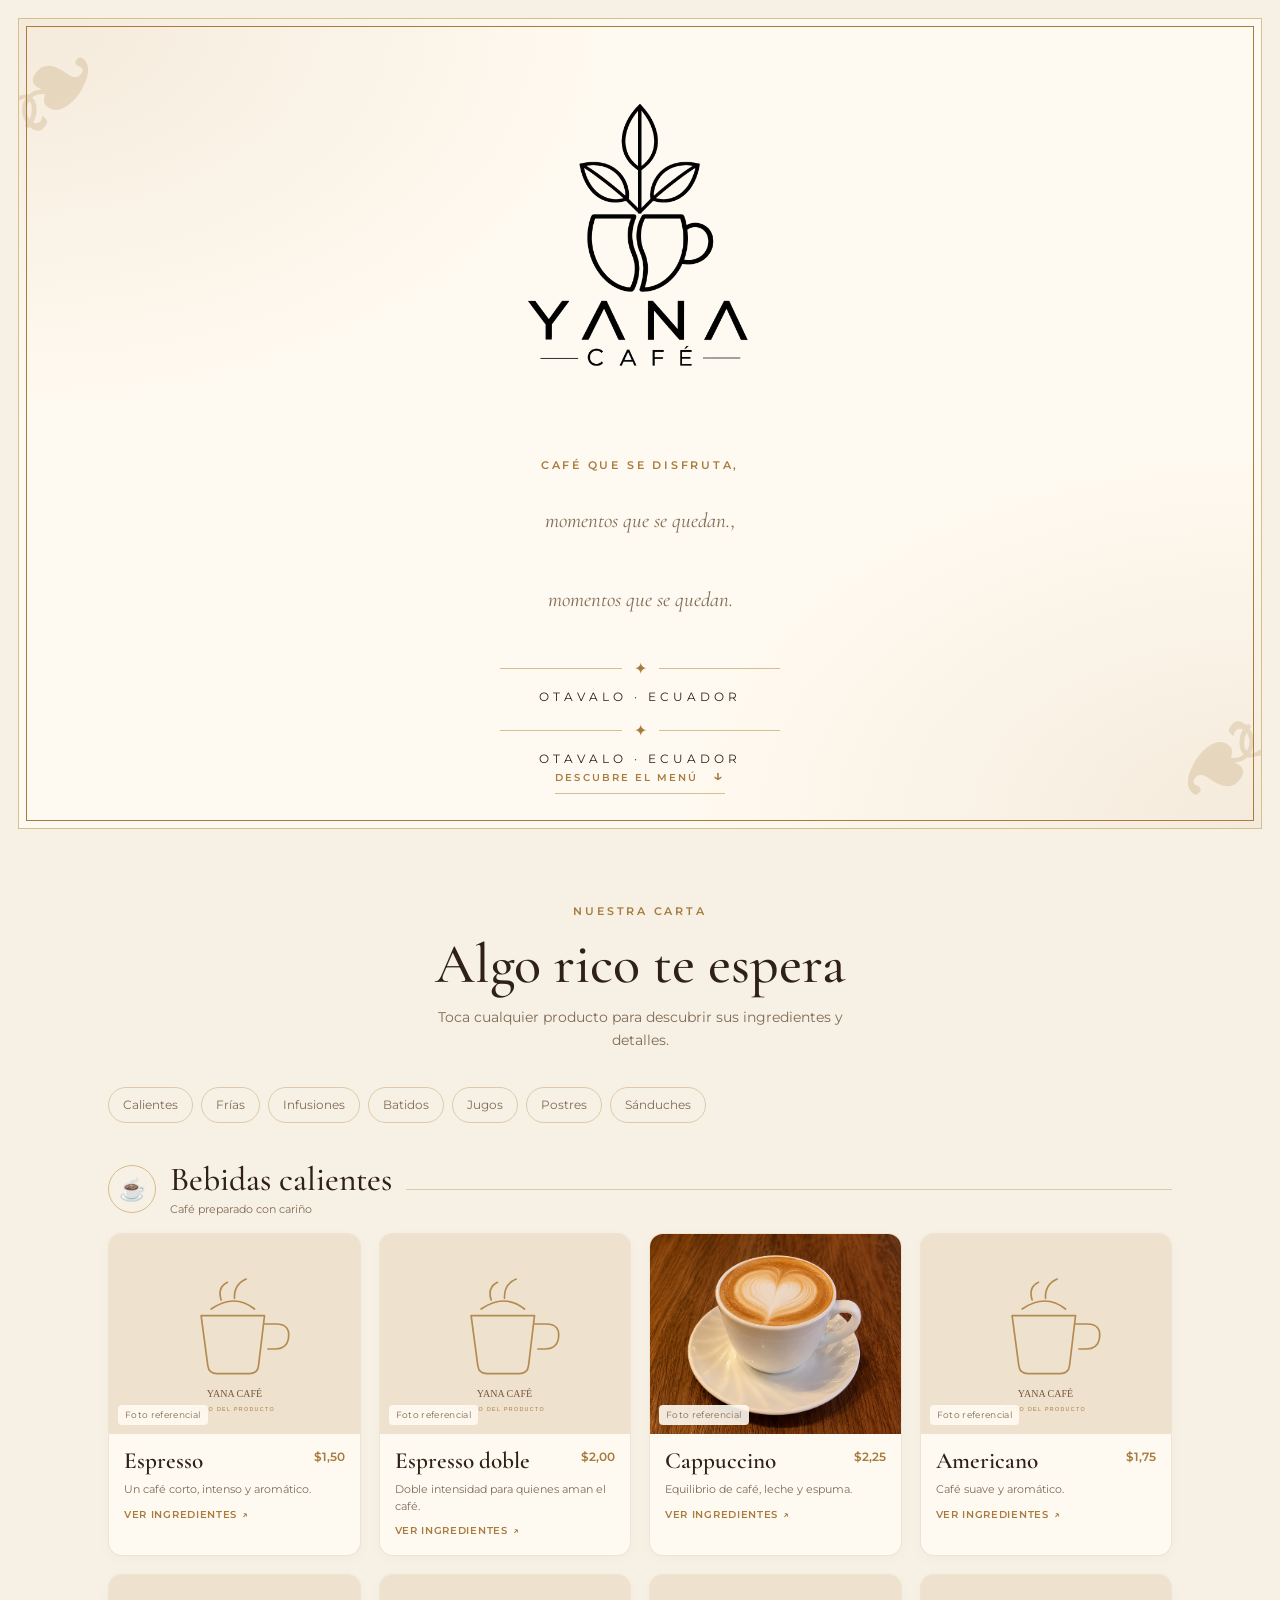
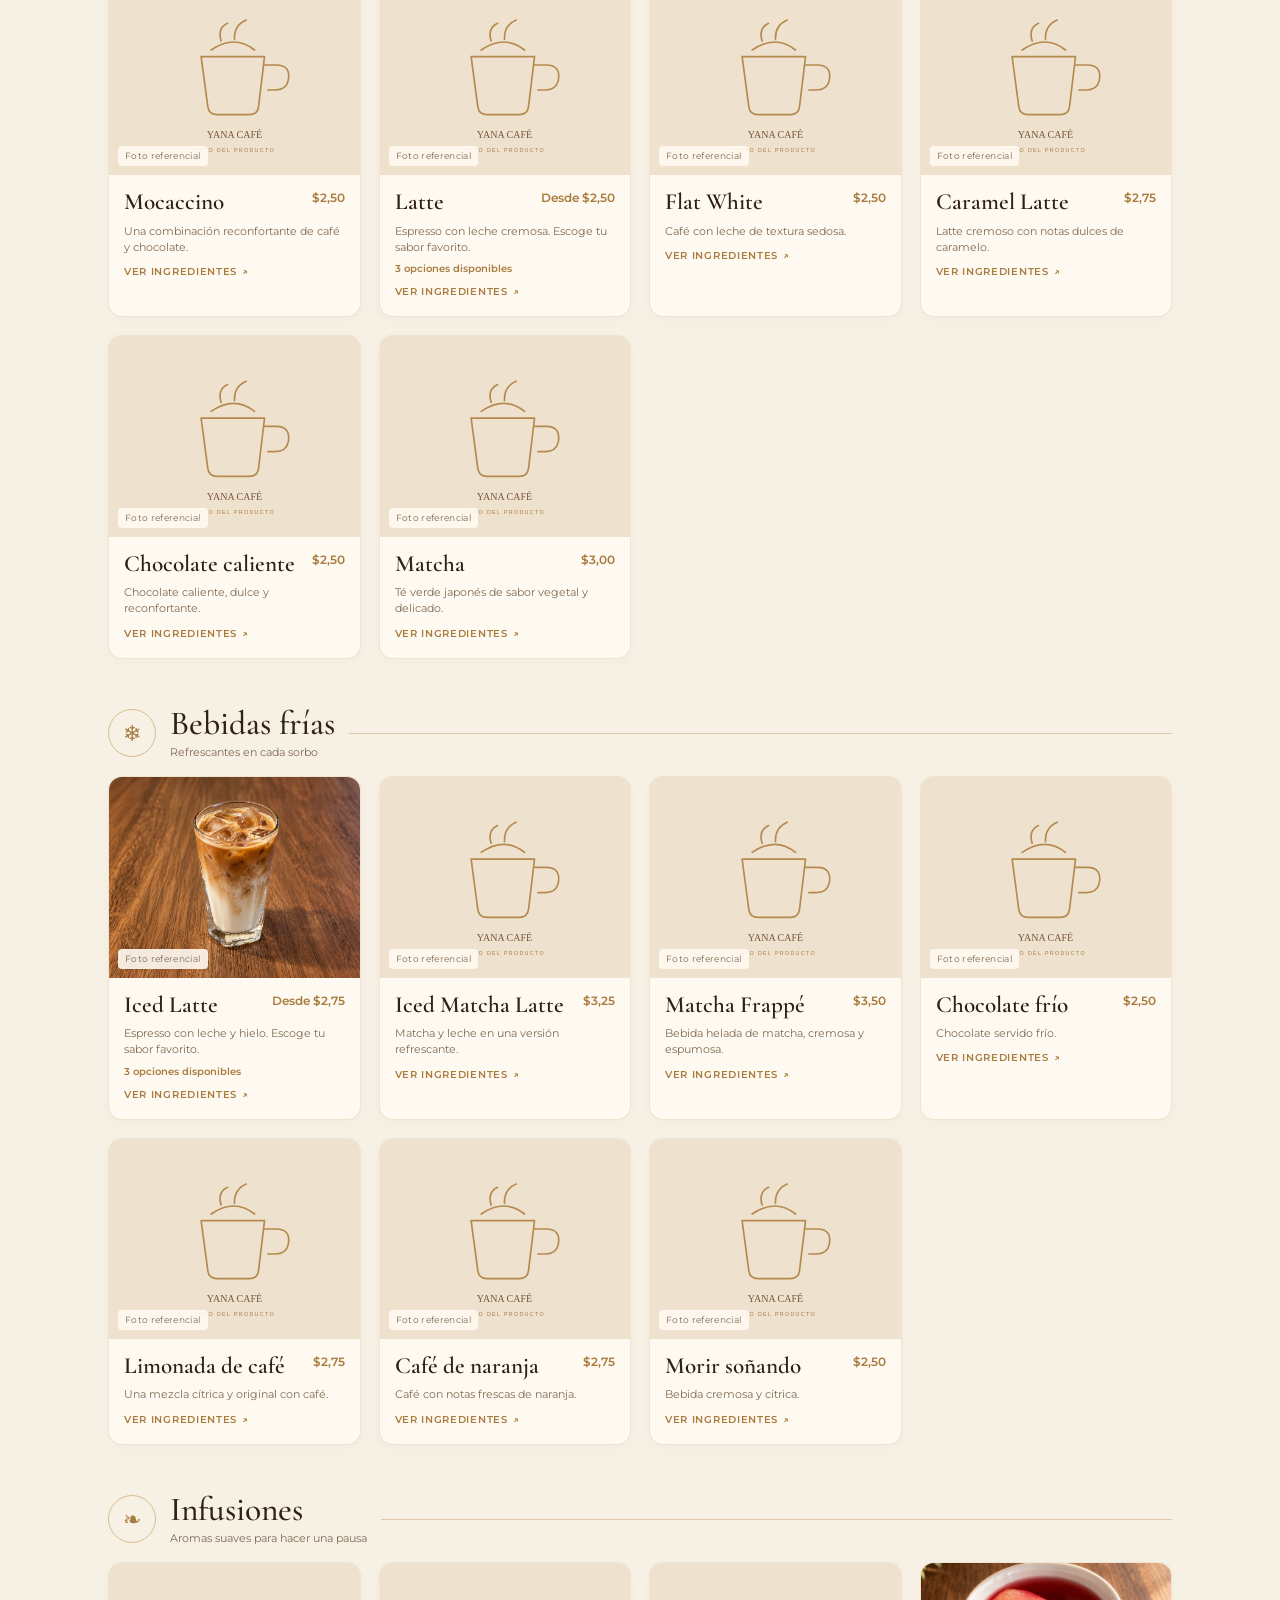
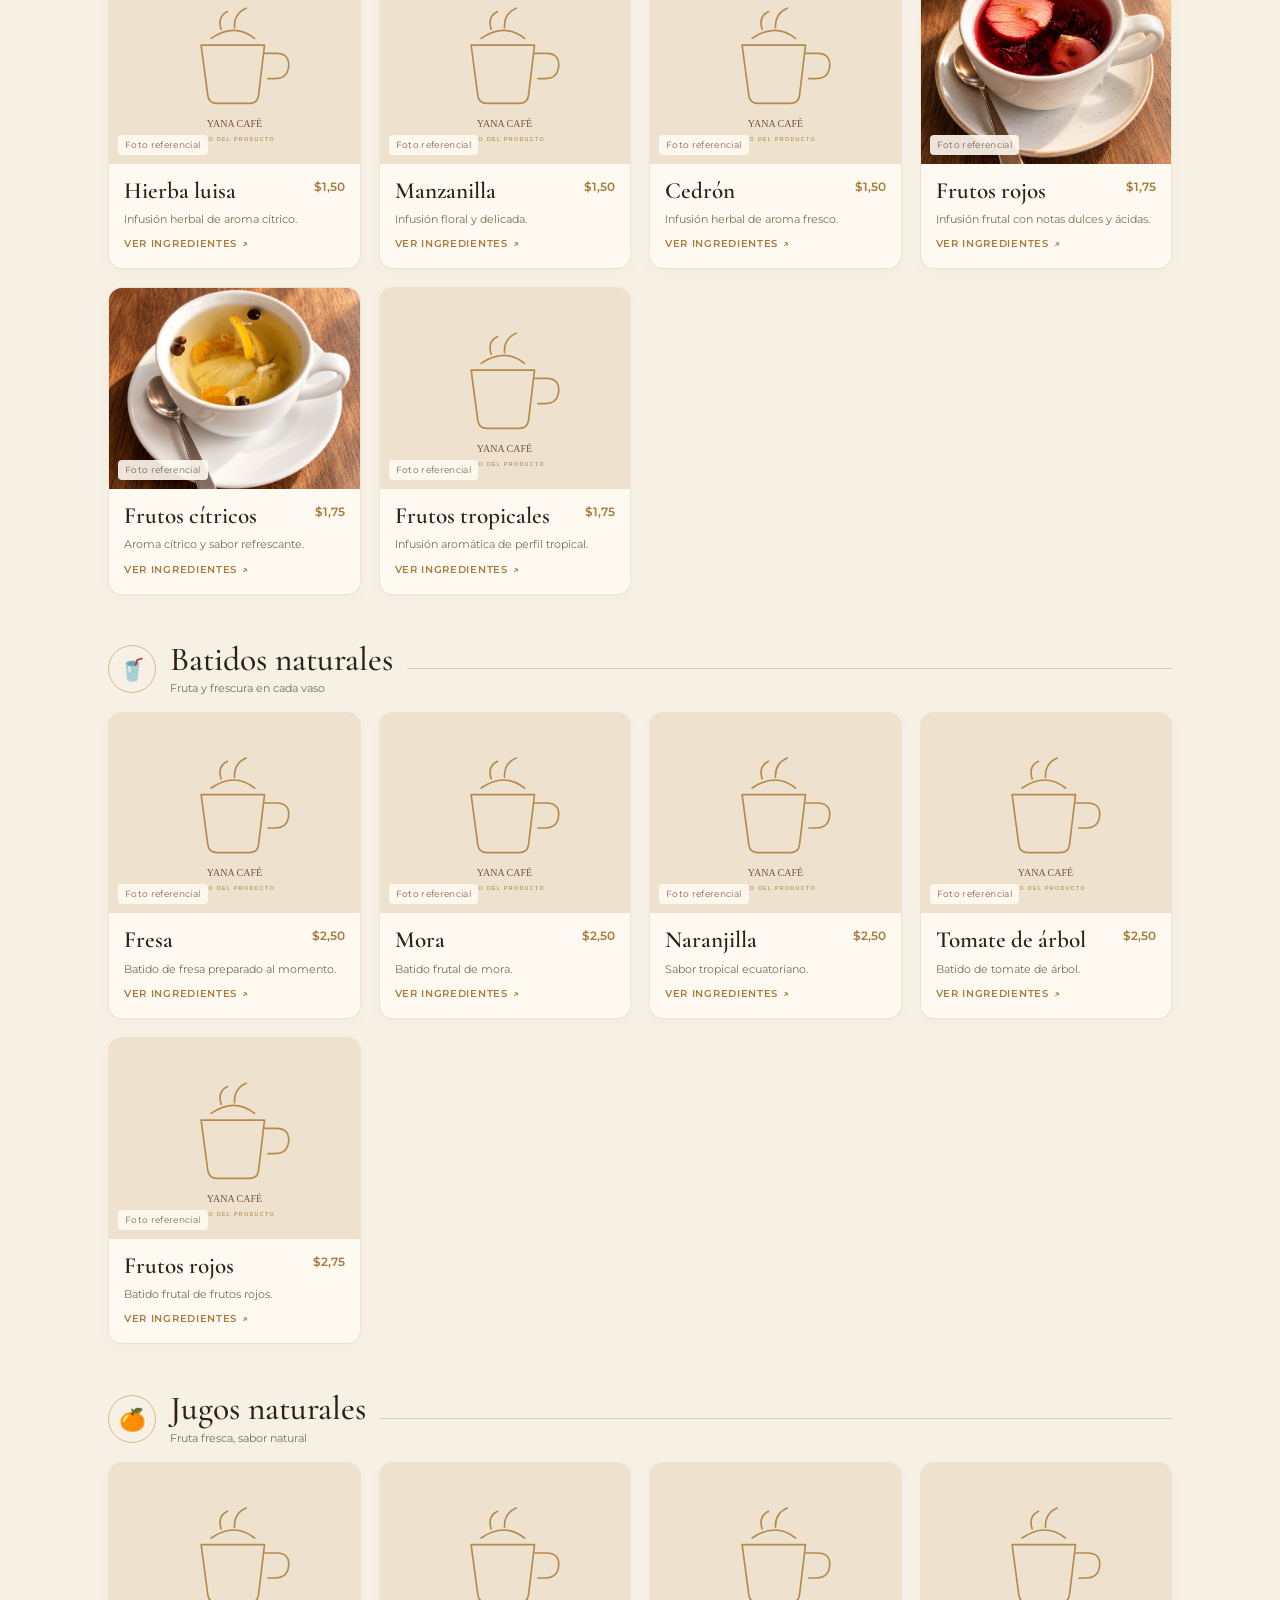
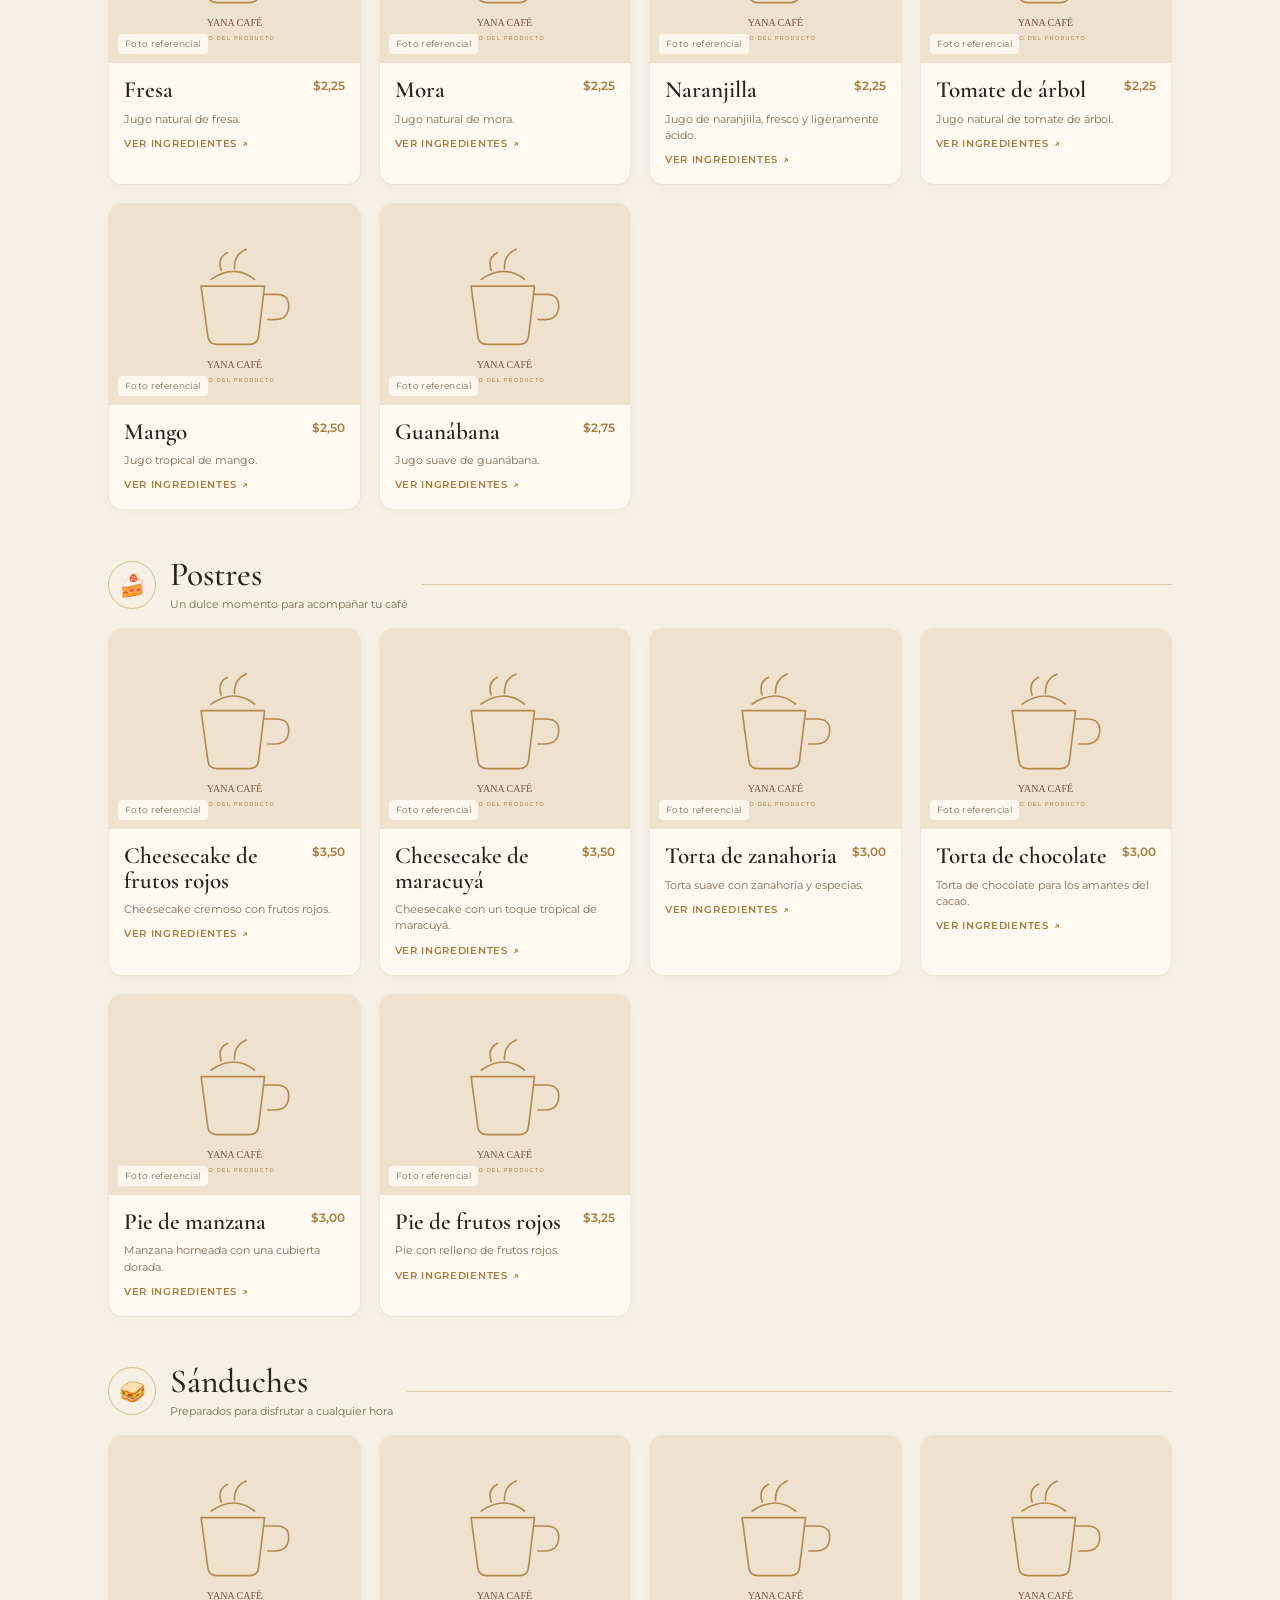
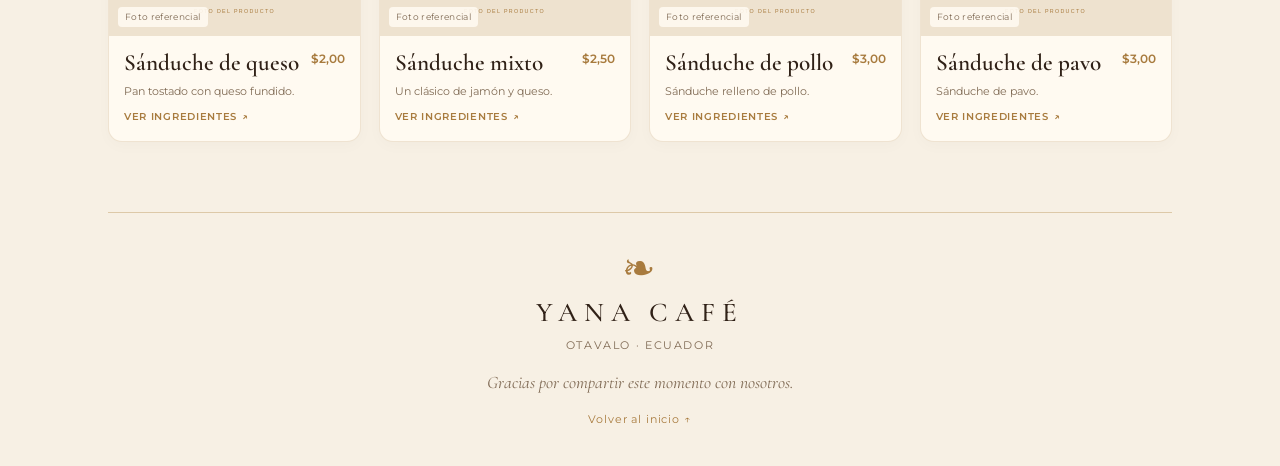
==== index.html @ 22c29bcc "Update index.html" ====
<!doctype html>
<html lang="es">
<head>
  <meta charset="utf-8">
  <meta name="viewport" content="width=device-width, initial-scale=1">
  <meta name="theme-color" content="#f7f0e4">
  <meta name="description" content="Menú de Yana Café en Otavalo, Ecuador.">
  <title>Menú | Yana Café — Otavalo, Ecuador</title>
  <link rel="preconnect" href="https://images.unsplash.com">
  <link rel="stylesheet" href="styles.css">
</head>
<body id="top">
  <header class="hero">
    <div class="brand-logo">
      <img src="assets/logo1.png" alt="Logo de Yana Café, Otavalo, Ecuador">
    </div>
<p class="eyebrow">Café que se disfruta,</p>
      <p class="hero-copy">momentos que se quedan.,</p>
      <p class="hero-copy">momentos que se quedan.</p>
    <div class="gold-rule"><span>✦</span></div>
    <p class="location">OTAVALO · ECUADOR</p>
    <div class="gold-rule"><span>✦</span></div>
    <p class="location">OTAVALO · ECUADOR</p>
    <a class="scroll-cue" href="#menu">DESCUBRE EL MENÚ <span aria-hidden="true">↓</span></a>
  </header>
  <main id="menu" class="page-shell">
    <section class="intro">
      <p class="eyebrow">NUESTRA CARTA</p>
      <h2>Algo rico te espera</h2>
      <p>Toca cualquier producto para descubrir sus ingredientes y detalles.</p>
    </section>
    <nav class="category-nav" aria-label="Categorías del menú" id="categoryNav">
      <a href="#calientes">Calientes</a><a href="#frias">Frías</a>
      <a href="#infusiones">Infusiones</a><a href="#batidos">Batidos</a>
      <a href="#jugos">Jugos</a><a href="#postres">Postres</a><a href="#sanduches">Sánduches</a>
    </nav>
    <div id="menuSections" class="menu-sections"></div>
    <footer class="footer">
      <div class="footer-flourish" aria-hidden="true">❧</div>
      <p class="footer-brand">YANA CAFÉ</p><p>OTAVALO · ECUADOR</p>
      <p class="footer-note">Gracias por compartir este momento con nosotros.</p>
      <a class="back-top" href="#top">Volver al inicio ↑</a>
    </footer>
  </main>
  <dialog id="productDialog" class="product-dialog" aria-labelledby="dialogName">
    <button class="dialog-close" id="dialogClose" aria-label="Cerrar detalles">×</button>
    <img id="dialogImage" class="dialog-image" src="" alt="">
    <div class="dialog-content">
      <p id="dialogCategory" class="eyebrow"></p><h2 id="dialogName"></h2>
      <p id="dialogDescription" class="dialog-description"></p>
      <div id="variantBlock" class="variant-block" hidden>
        <h3>Elige tu opción</h3><div id="variantOptions" class="variant-options"></div>
      </div>
      <div class="ingredient-block"><h3>Ingredientes</h3><p id="dialogIngredients"></p></div>
      <p id="dialogPrice" class="dialog-price"></p>
      <p class="allergen-note">Consulta con nuestro equipo si necesitas información sobre alérgenos.</p>
    </div>
  </dialog>
  <script src="script.js"></script>
</body>
</html>
---- styles.css ----
@import url('https://fonts.googleapis.com/css2?family=Cormorant+Garamond:wght@400;500;600;700&family=Montserrat:wght@400;500;600&display=swap');

:root {
  --cream: #f7f0e4;
  --paper: #fffaf1;
  --ink: #302117;
  --muted: #806b55;
  --gold: #a87b3e;
  --gold-light: #d8bd8d;
  --line: #ddc9a8;
  --shadow: 0 14px 40px rgba(55, 35, 16, .09);
}
* { box-sizing: border-box; }
html { scroll-behavior: smooth; scroll-padding-top: 90px; }
body { margin: 0; color: var(--ink); background: var(--cream); font-family: 'Montserrat', sans-serif; }
a { color: inherit; }
.hero {
  min-height: 540px; padding: 52px 20px 34px; display: flex; flex-direction: column; align-items: center; justify-content: center;
  text-align: center; position: relative; overflow: hidden; background:
    radial-gradient(ellipse at 0% 0%, rgba(168,123,62,.12), transparent 35%),
    radial-gradient(ellipse at 100% 100%, rgba(168,123,62,.12), transparent 34%), var(--paper);
  border: 1px solid var(--gold-light); margin: 12px; outline: 1px solid var(--gold); outline-offset: -9px;
}
.hero::before, .hero::after { content: "❧"; position: absolute; color: rgba(168,123,62,.2); font-size: 130px; line-height: 1; }
.hero::before { top: 5px; left: -22px; transform: rotate(-45deg); }
.hero::after { bottom: 0; right: -18px; transform: rotate(135deg); }
.hero-ornament { position: absolute; inset: 17px; border: 1px solid rgba(168,123,62,.35); pointer-events: none; }
.brand-mark { width: 94px; height: 94px; color: var(--ink); margin-bottom: 14px; }
.brand-mark svg { width: 100%; height: 100%; }
.eyebrow { font-size: .67rem; letter-spacing: .26em; color: var(--gold); font-weight: 600; margin: 0 0 12px; text-transform: uppercase; }
h1, h2, h3, .footer-brand { font-family: 'Cormorant Garamond', Georgia, serif; font-weight: 500; }
h1 { font-size: clamp(3.3rem, 10vw, 6.2rem); letter-spacing: .15em; line-height: .85; margin: 0 0 17px .15em; }
h1 span { display: block; font-size: .36em; letter-spacing: .5em; margin: 17px 0 0 .5em; }
.gold-rule { width: min(280px, 70vw); display: flex; align-items: center; gap: 12px; color: var(--gold); margin: 17px 0 12px; }
.gold-rule::before, .gold-rule::after { content: ""; height: 1px; background: var(--gold-light); flex: 1; }
.location { letter-spacing: .35em; font-size: .72rem; margin: 0; }
.hero-copy { color: var(--muted); font-family: 'Cormorant Garamond', Georgia, serif; font-size: 1.3rem; font-style: italic; margin: 24px 0 30px; }
.scroll-cue { text-decoration: none; color: var(--gold); font-size: .65rem; letter-spacing: .2em; font-weight: 600; border-bottom: 1px solid var(--gold-light); padding-bottom: 8px; }
.scroll-cue span { margin-left: 9px; font-size: 1rem; }
.page-shell { max-width: 1120px; margin: 0 auto; padding: 10px 20px 0; }
.intro { text-align: center; padding: 48px 0 24px; }
.intro h2 { font-size: clamp(2.4rem, 6vw, 3.5rem); margin: 0 0 8px; }
.intro > p:last-child { color: var(--muted); font-size: .88rem; line-height: 1.6; margin: 0 auto; max-width: 430px; }
.category-nav { position: sticky; top: 0; z-index: 4; display: flex; gap: 8px; overflow-x: auto; padding: 12px 0; margin: 0 0 28px; background: rgba(247,240,228,.96); backdrop-filter: blur(12px); scrollbar-width: none; }
.category-nav::-webkit-scrollbar { display: none; }
.category-nav a { flex: 0 0 auto; text-decoration: none; border: 1px solid var(--line); border-radius: 999px; padding: 10px 14px; color: var(--muted); font-size: .72rem; }
.category-nav a:hover, .category-nav a:focus { background: var(--ink); color: var(--paper); border-color: var(--ink); }
.menu-sections { display: grid; gap: 36px; }
.menu-section { scroll-margin-top: 82px; }
.section-heading { display: flex; align-items: center; gap: 14px; margin-bottom: 17px; }
.section-icon { width: 48px; height: 48px; border: 1px solid var(--gold-light); border-radius: 50%; display: grid; place-items: center; color: var(--gold); font-size: 1.35rem; flex-shrink: 0; }
.section-heading h2 { font-size: 2.1rem; margin: 0; line-height: 1; }
.section-heading p { color: var(--muted); font-size: .7rem; margin: 5px 0 0; }
.heading-line { height: 1px; flex: 1; background: var(--line); }
.product-grid { display: grid; grid-template-columns: repeat(2, minmax(0,1fr)); gap: 14px; }
.product-card { background: var(--paper); border: 1px solid rgba(168,123,62,.18); border-radius: 14px; overflow: hidden; box-shadow: 0 4px 15px rgba(55,35,16,.025); transition: transform .2s ease, box-shadow .2s ease; cursor: pointer; min-width: 0; }
.product-card:hover { transform: translateY(-3px); box-shadow: var(--shadow); }
.product-card:focus-visible { outline: 2px solid var(--gold); outline-offset: 3px; }
.product-image-wrap { position: relative; aspect-ratio: 1.25 / 1; background: #e9ddca; overflow: hidden; }
.product-image { width: 100%; height: 100%; object-fit: cover; display: block; transition: transform .35s ease; }
.product-card:hover .product-image { transform: scale(1.035); }
.photo-label { position: absolute; left: 9px; bottom: 9px; padding: 5px 7px; background: rgba(255,250,241,.9); color: var(--muted); border-radius: 4px; font-size: .54rem; letter-spacing: .04em; }
.product-info { padding: 12px 12px 14px; }
.product-title-row { display: flex; justify-content: space-between; align-items: flex-start; gap: 8px; }
.product-title { font-family: 'Cormorant Garamond', Georgia, serif; font-size: 1.25rem; font-weight: 600; line-height: 1.05; margin: 0; }
.product-price { color: var(--gold); font-weight: 600; font-size: .78rem; white-space: nowrap; }
.product-description { color: var(--muted); font-size: .68rem; line-height: 1.5; margin: 8px 0 0; }
.view-details { margin-top: 10px; display: inline-flex; gap: 5px; align-items: center; color: var(--gold); font-size: .62rem; font-weight: 600; letter-spacing: .07em; text-transform: uppercase; }
.footer { margin-top: 70px; border-top: 1px solid var(--line); text-align: center; padding: 30px 10px 40px; color: var(--muted); font-size: .67rem; letter-spacing: .15em; }
.footer-flourish { color: var(--gold); font-size: 2.5rem; margin-bottom: 4px; }
.footer-brand { font-size: 1.7rem; letter-spacing: .25em; color: var(--ink); margin: 0 0 4px; }
.footer-note { font-family: 'Cormorant Garamond', Georgia, serif; font-size: 1.1rem; letter-spacing: 0; font-style: italic; margin: 20px 0; }
.back-top { color: var(--gold); letter-spacing: .08em; text-decoration: none; }
.product-dialog { border: 1px solid var(--gold-light); border-radius: 18px; padding: 0; max-width: 520px; width: calc(100% - 28px); max-height: 90vh; overflow-y: auto; background: var(--paper); color: var(--ink); box-shadow: 0 25px 80px rgba(30,20,10,.3); }
.product-dialog::backdrop { background: rgba(34,23,14,.62); backdrop-filter: blur(4px); }
.dialog-close { position: sticky; float: right; top: 10px; margin: 10px 10px -48px 0; z-index: 2; width: 38px; height: 38px; border: 0; border-radius: 50%; background: rgba(255,250,241,.95); color: var(--ink); font-size: 1.6rem; cursor: pointer; }
.dialog-image { display: block; width: 100%; aspect-ratio: 1.35 / 1; object-fit: cover; background: #e9ddca; }
.dialog-content { padding: 22px 24px 26px; }
.dialog-content h2 { font-size: 2.5rem; line-height: .95; margin: 0 0 10px; }
.dialog-description { color: var(--muted); line-height: 1.65; font-size: .87rem; }
.ingredient-block { border-top: 1px solid var(--line); border-bottom: 1px solid var(--line); padding: 15px 0; margin: 18px 0; }
.ingredient-block h3 { font-size: 1.35rem; margin: 0 0 5px; }
.ingredient-block p { color: var(--muted); line-height: 1.6; margin: 0; font-size: .84rem; }
.dialog-price { font-size: 1.25rem; font-weight: 600; color: var(--gold); margin: 0 0 10px; }
.allergen-note { font-size: .65rem; line-height: 1.5; color: var(--muted); }
@media (min-width: 680px) {
  .hero { min-height: 620px; margin: 18px; }
  .brand-mark { width: 112px; height: 112px; }
  .product-grid { grid-template-columns: repeat(3, minmax(0,1fr)); gap: 18px; }
  .menu-sections { gap: 48px; }
  .product-info { padding: 15px 15px 17px; }
  .product-title { font-size: 1.45rem; }
}
@media (min-width: 980px) {
  .product-grid { grid-template-columns: repeat(4, minmax(0,1fr)); }
  .page-shell { padding-left: 28px; padding-right: 28px; }
}
@media (prefers-reduced-motion: reduce) {
  *, *::before, *::after { scroll-behavior: auto !important; transition: none !important; }
}

/* Opciones para productos con variantes, por ejemplo Latte e Iced Latte */
.variant-hint { margin: 7px 0 0; font-size: .65rem; color: var(--gold); font-weight: 600; }
.variant-block { margin: 18px 0; }
.variant-block h3 { font-size: 1.35rem; margin: 0 0 10px; }
.variant-options { display: grid; grid-template-columns: 1fr; gap: 8px; }
.variant-option { display:flex; justify-content:space-between; align-items:center; gap:12px; width:100%; padding:12px 14px; border:1px solid var(--line); border-radius:10px; background:transparent; color:var(--ink); font:inherit; cursor:pointer; text-align:left; }
.variant-option strong { color:var(--gold); white-space:nowrap; }
.variant-option.is-selected { border-color:var(--gold); background:rgba(168,123,62,.09); box-shadow:inset 0 0 0 1px var(--gold); }


.brand-logo {
  display: flex;
  justify-content: center;
  align-items: center;
  margin: 8px auto 20px;
  width: 100%;
}

.brand-logo img {
  display: block;
  width: 360px;
  max-width: 80%;
  height: auto;
  object-fit: contain;
}
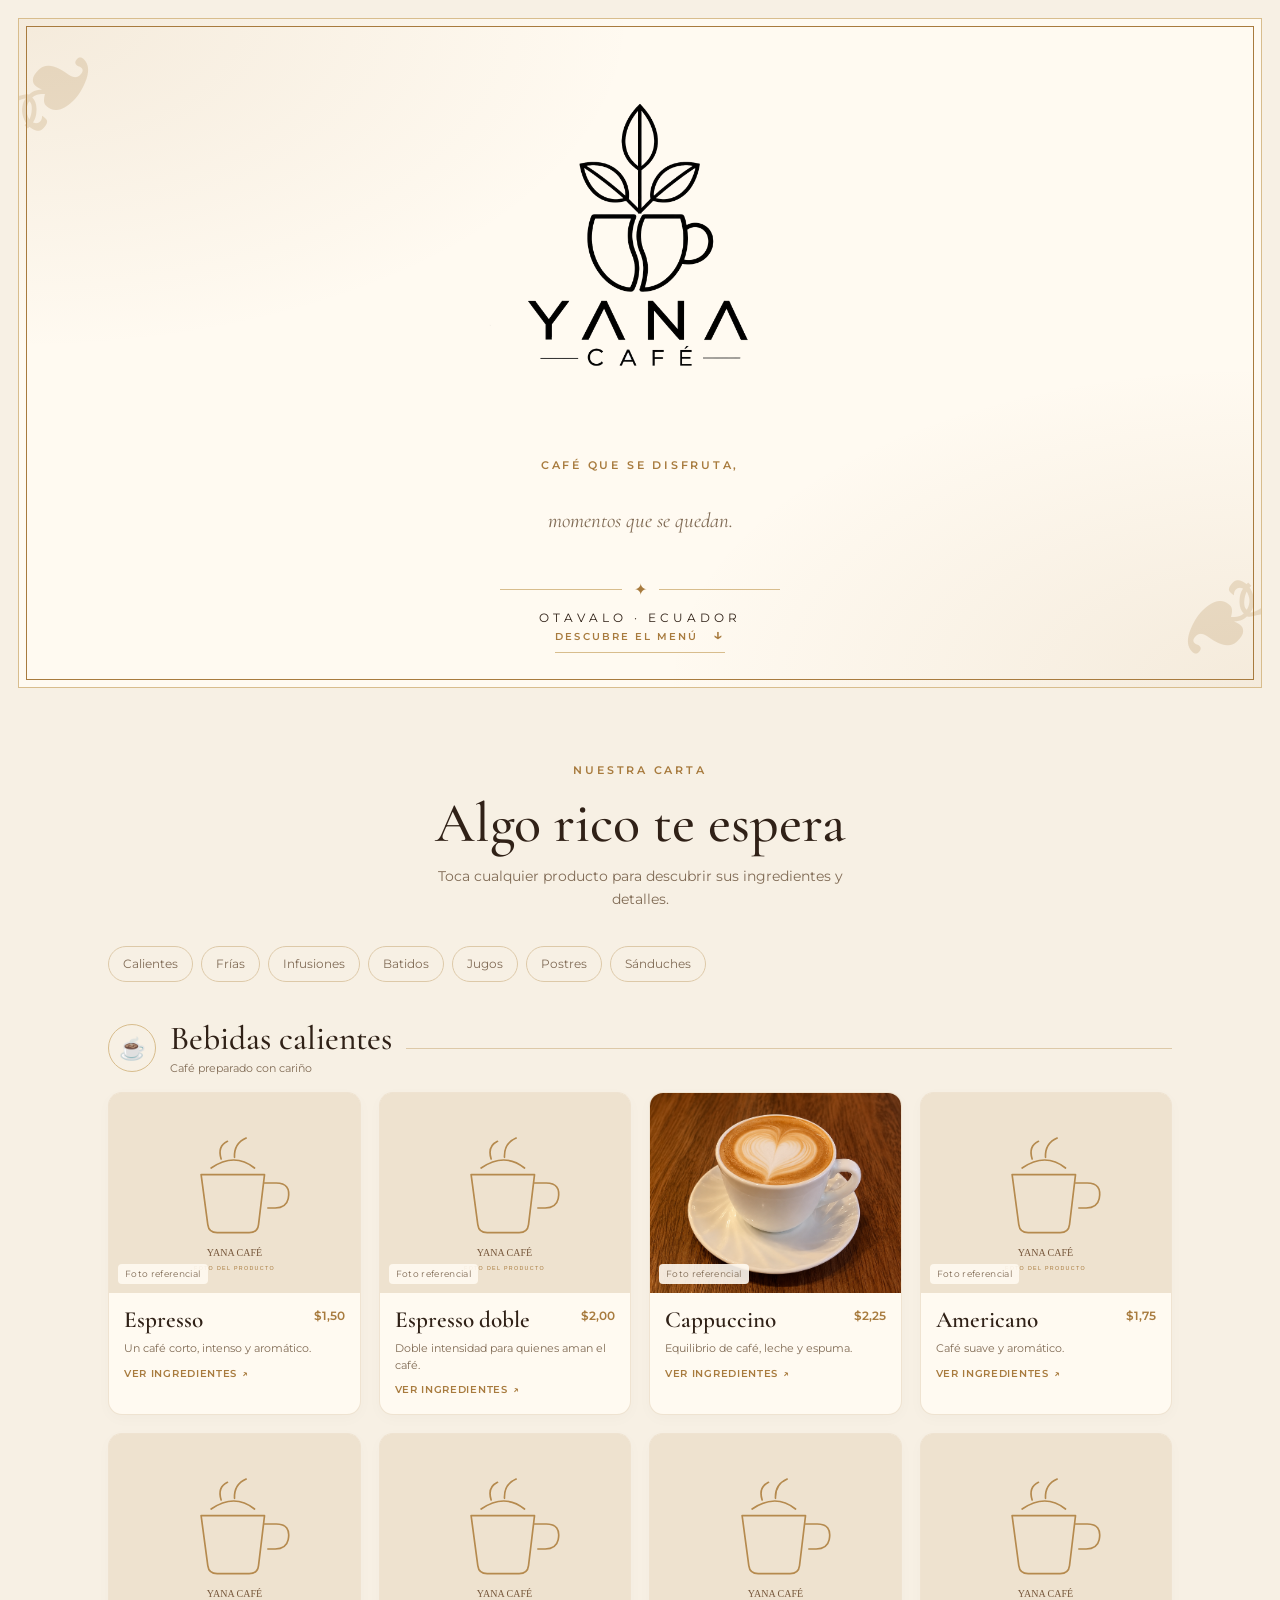
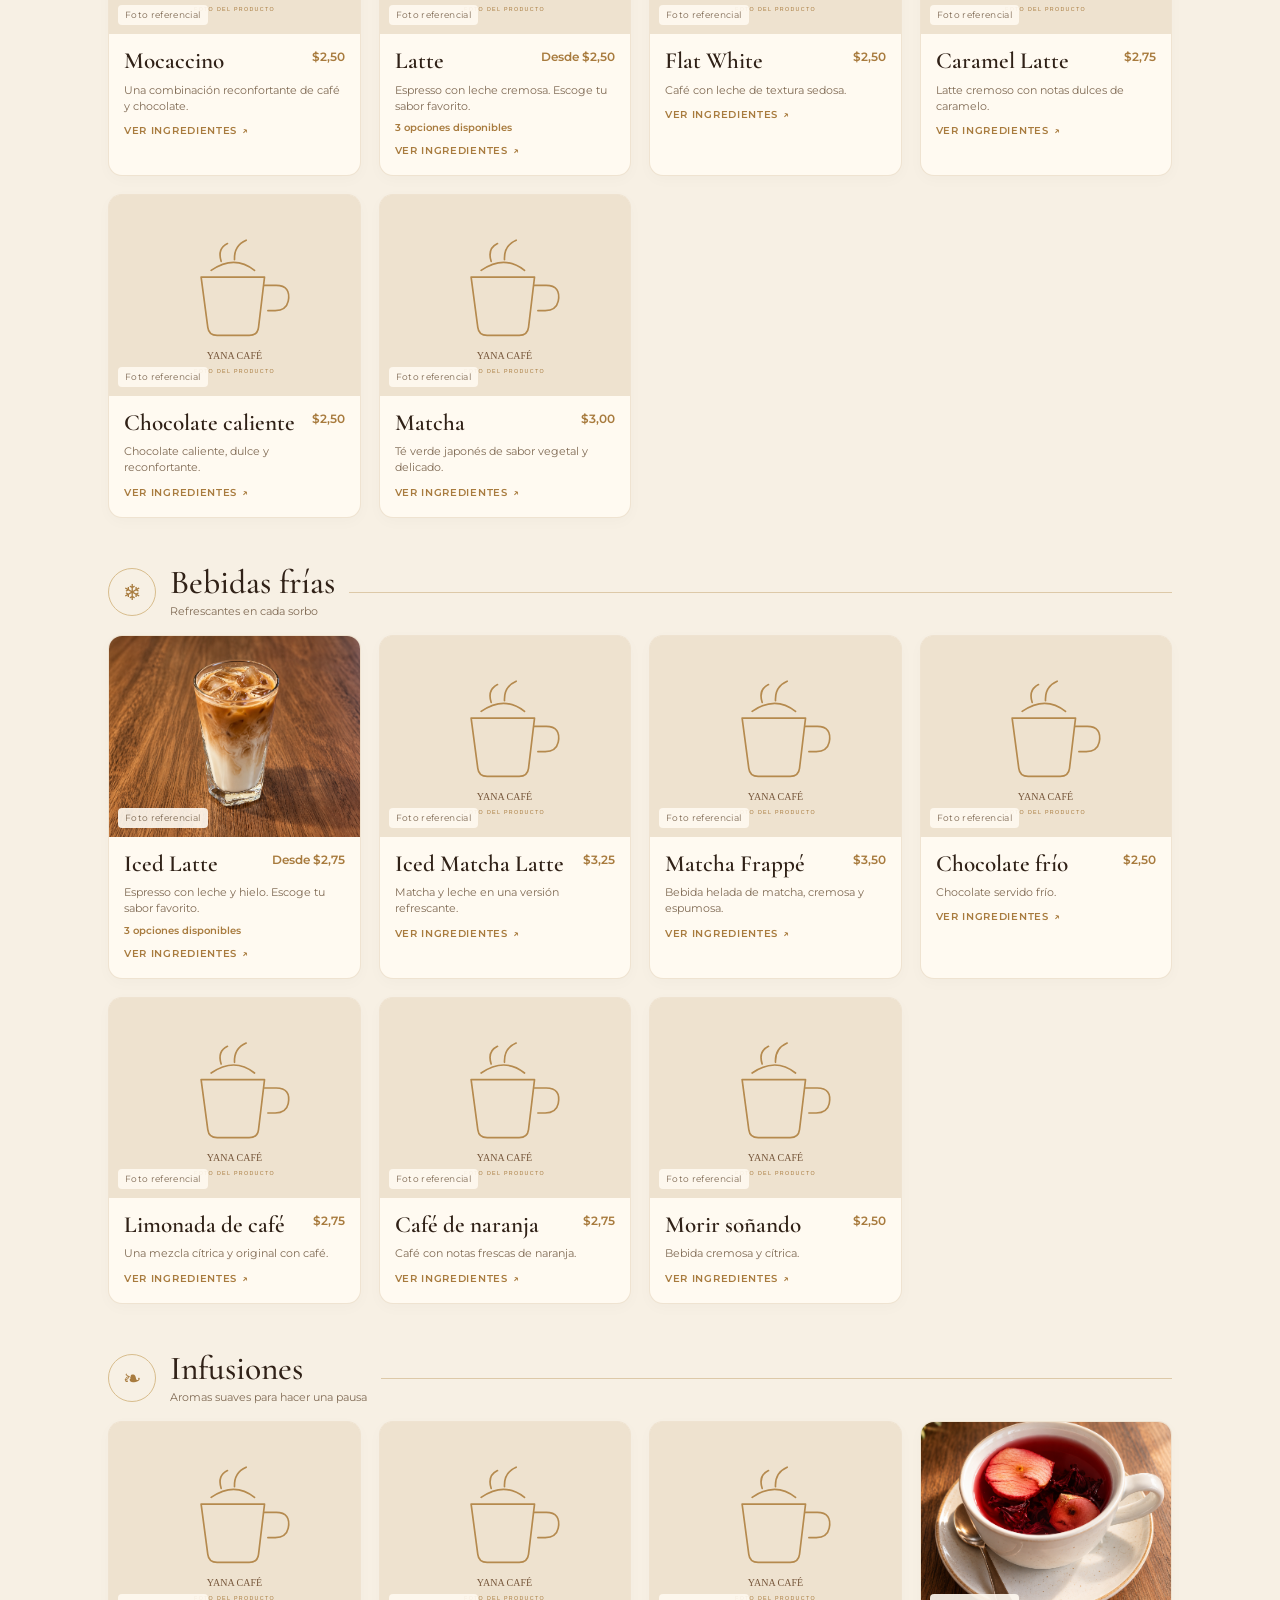
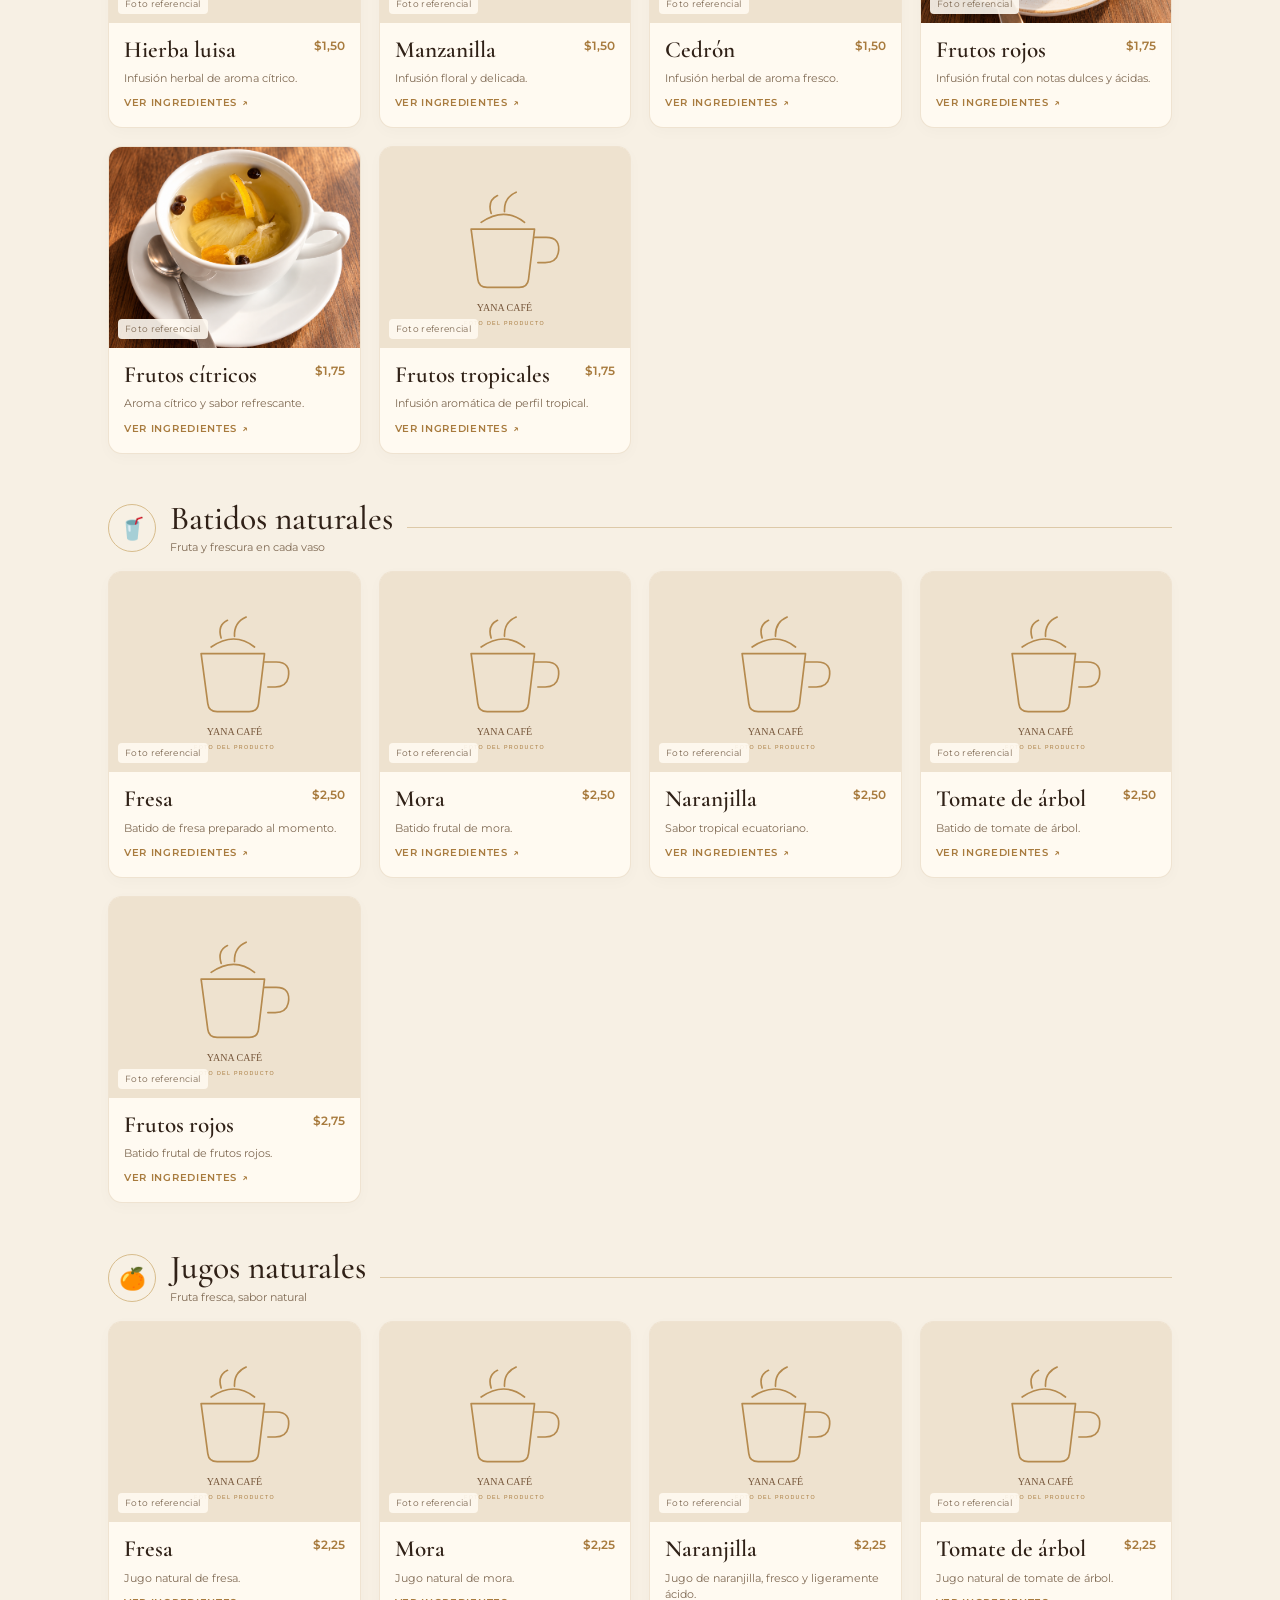
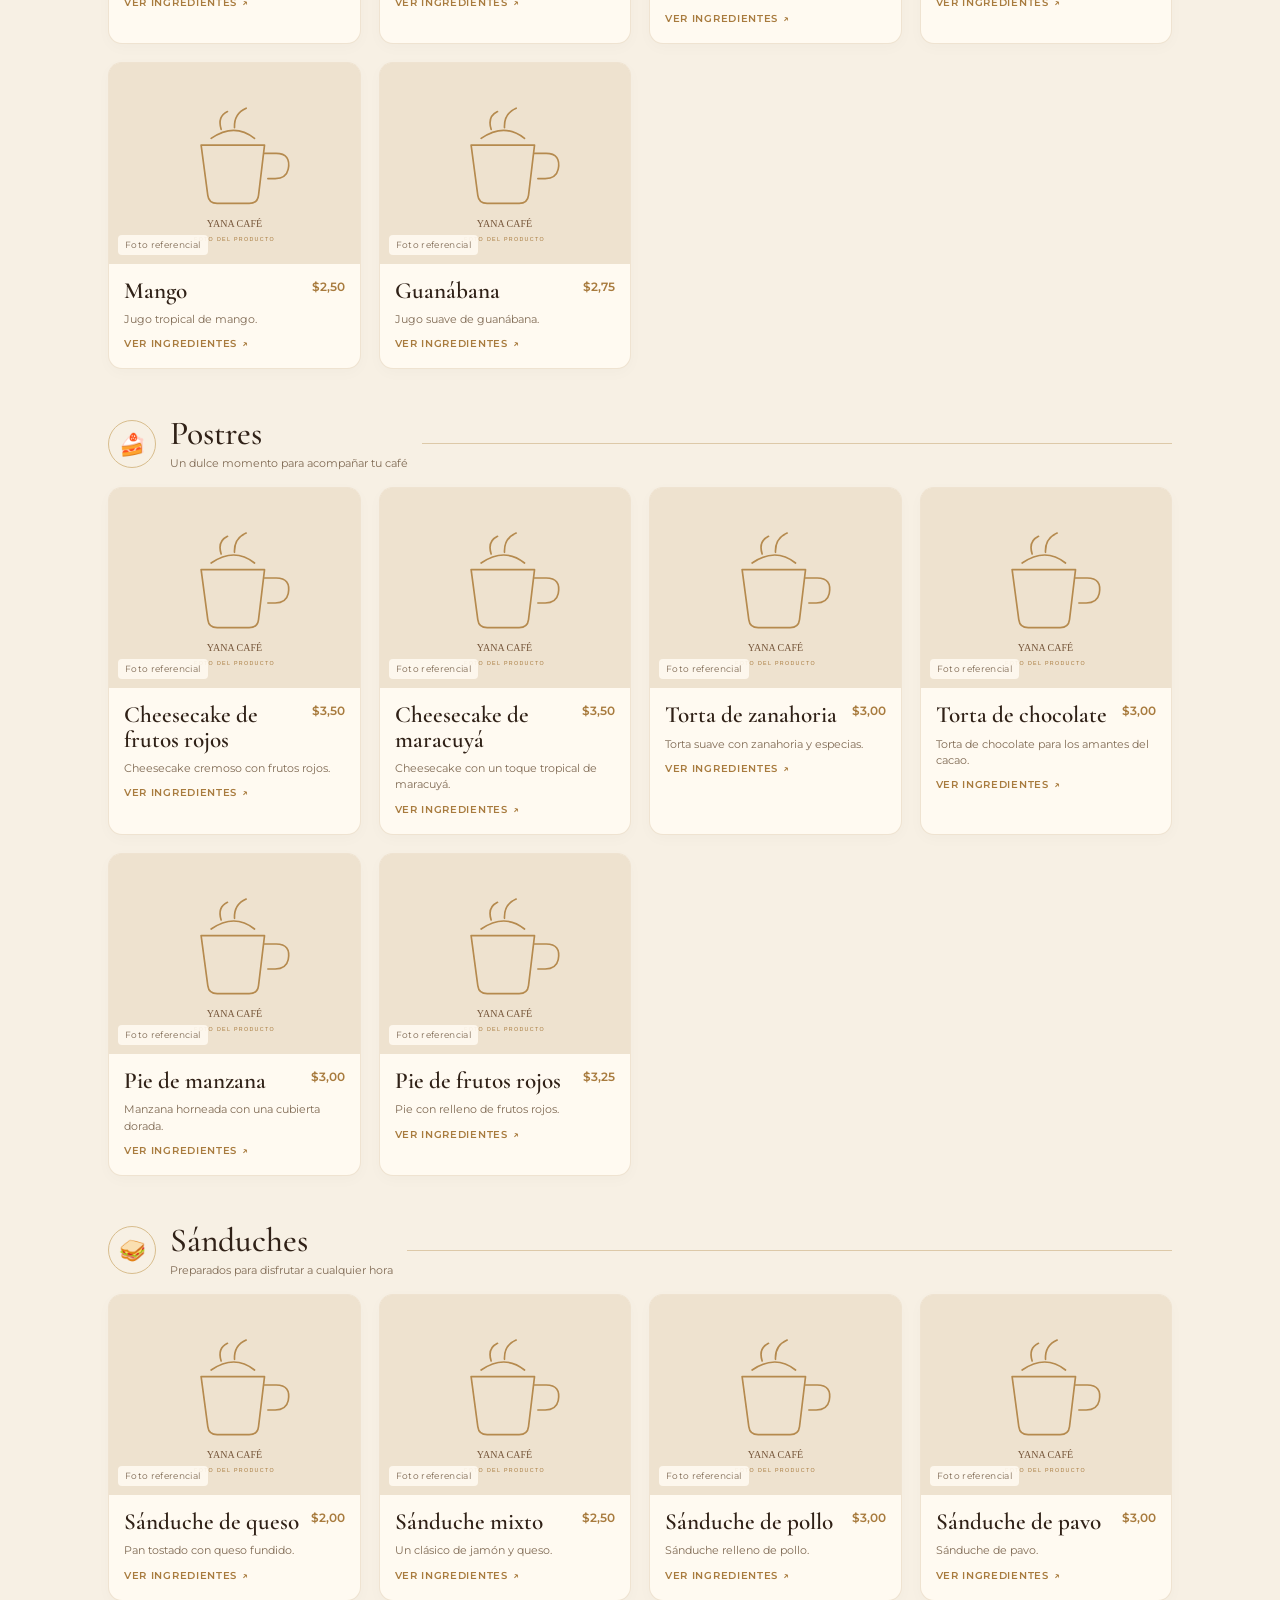
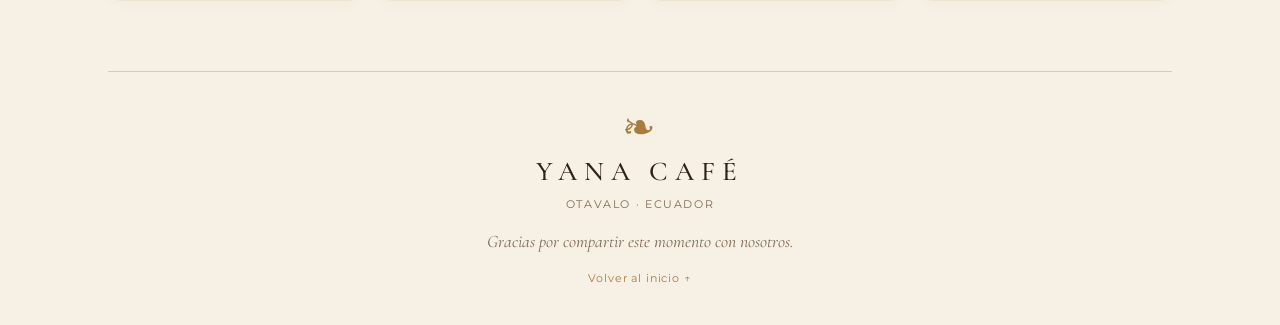
==== commit 36c16526: "Update index.html" ====
--- a/index.html
+++ b/index.html
@@ -15,10 +15,7 @@
       <img src="assets/logo1.png" alt="Logo de Yana Café, Otavalo, Ecuador">
     </div>
 <p class="eyebrow">Café que se disfruta,</p>
-      <p class="hero-copy">momentos que se quedan.,</p>
       <p class="hero-copy">momentos que se quedan.</p>
-    <div class="gold-rule"><span>✦</span></div>
-    <p class="location">OTAVALO · ECUADOR</p>
     <div class="gold-rule"><span>✦</span></div>
     <p class="location">OTAVALO · ECUADOR</p>
     <a class="scroll-cue" href="#menu">DESCUBRE EL MENÚ <span aria-hidden="true">↓</span></a>
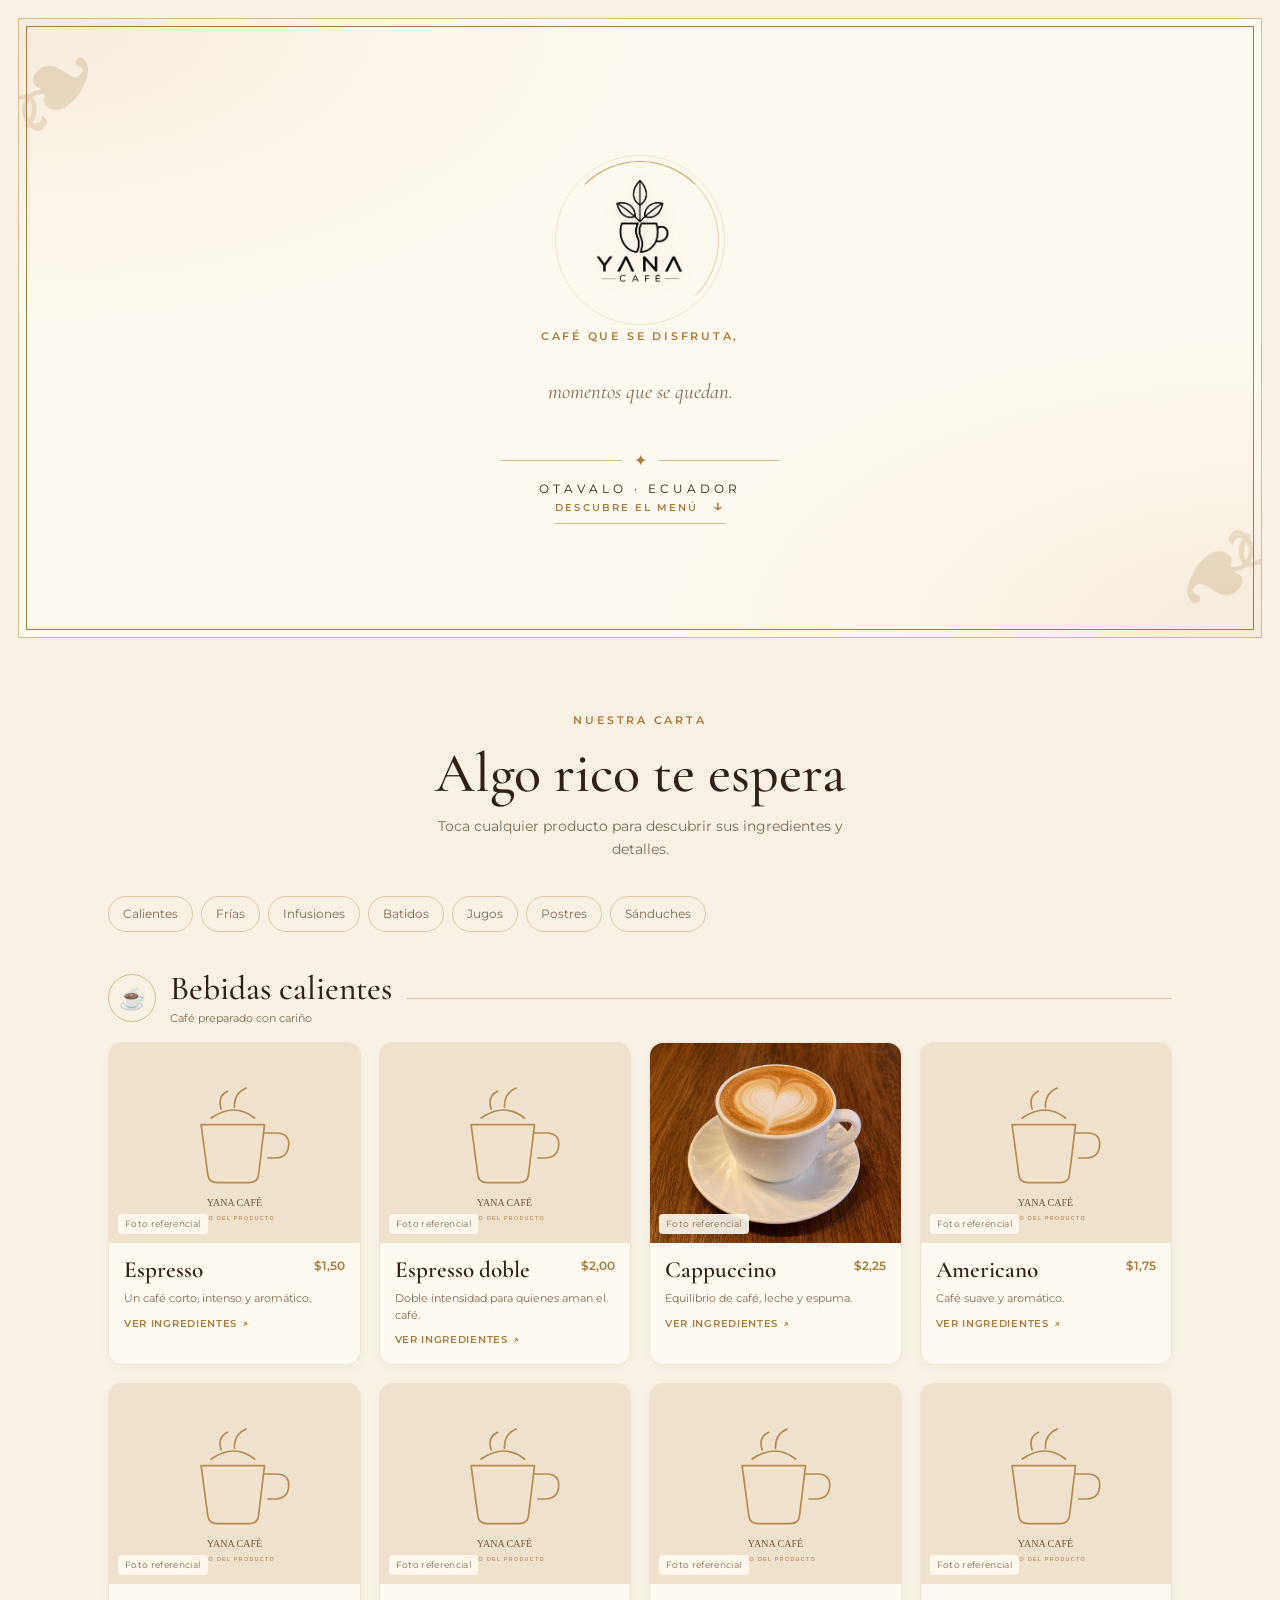
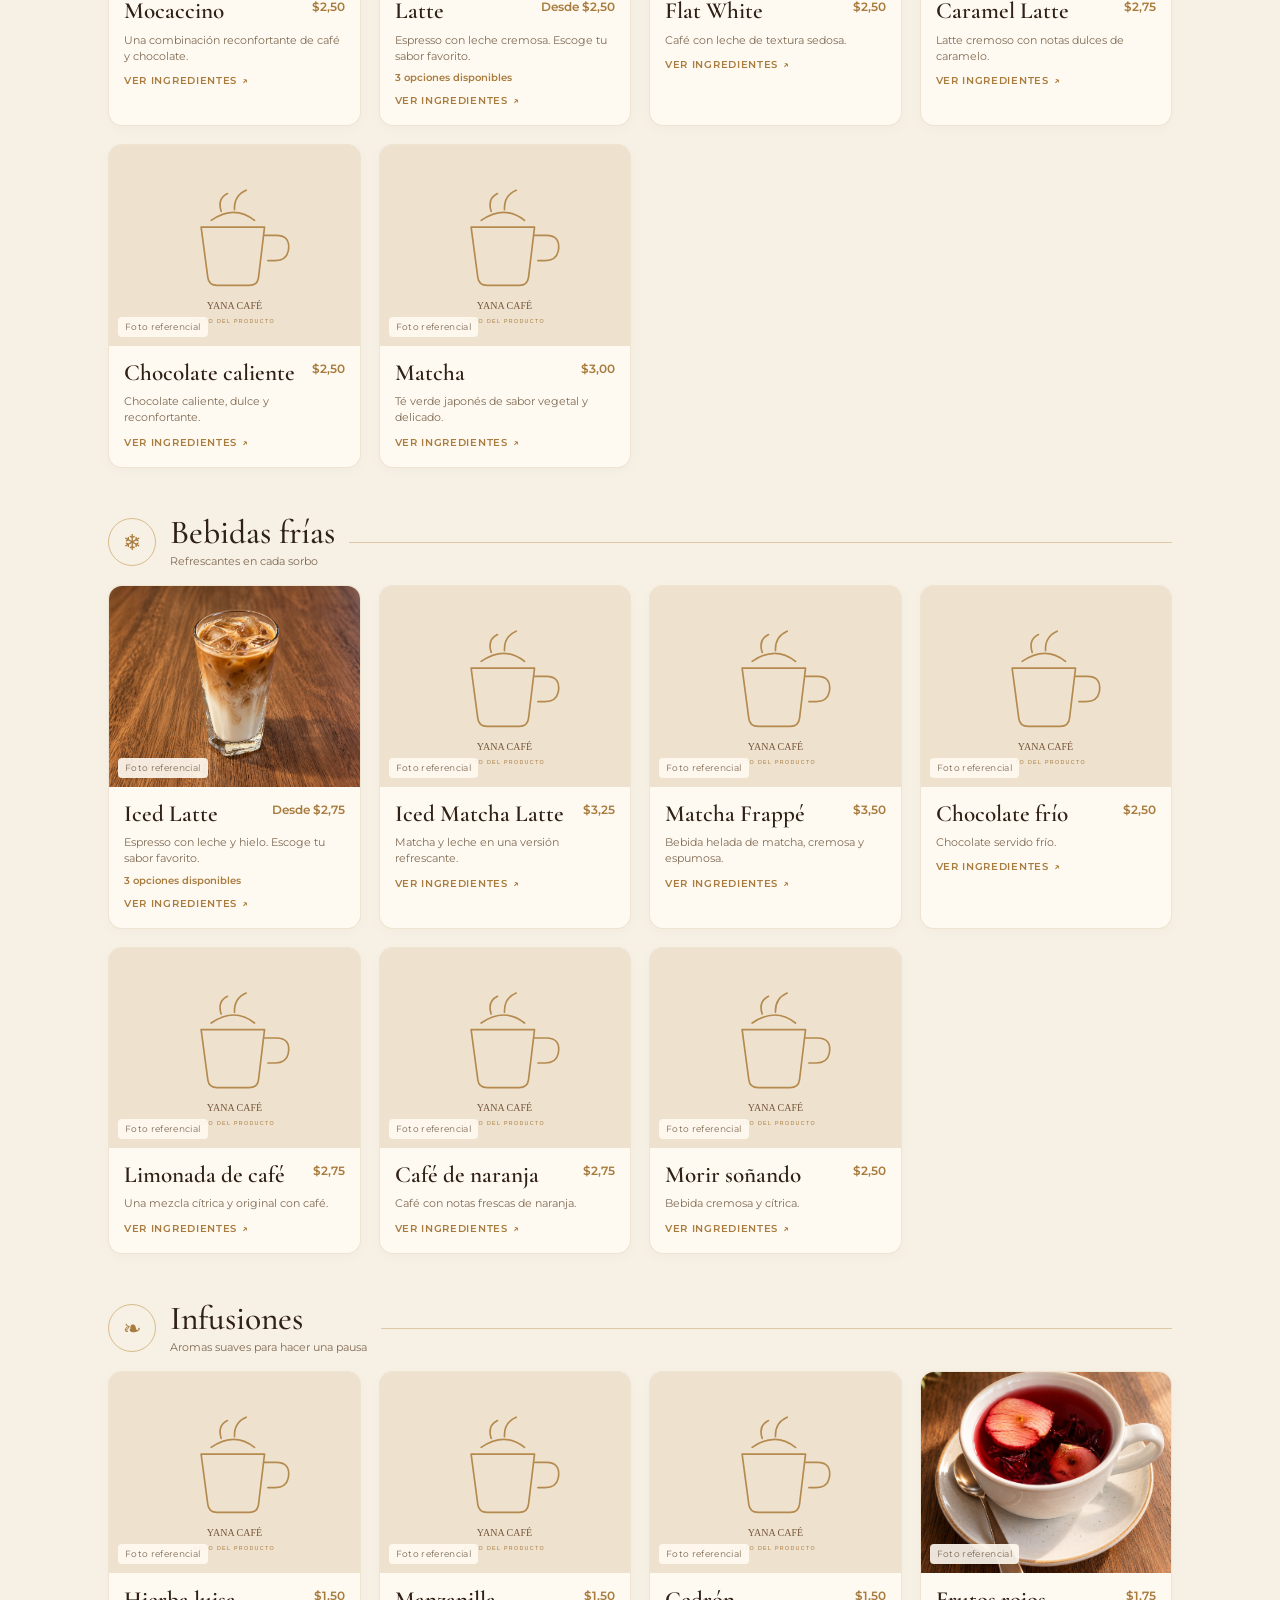
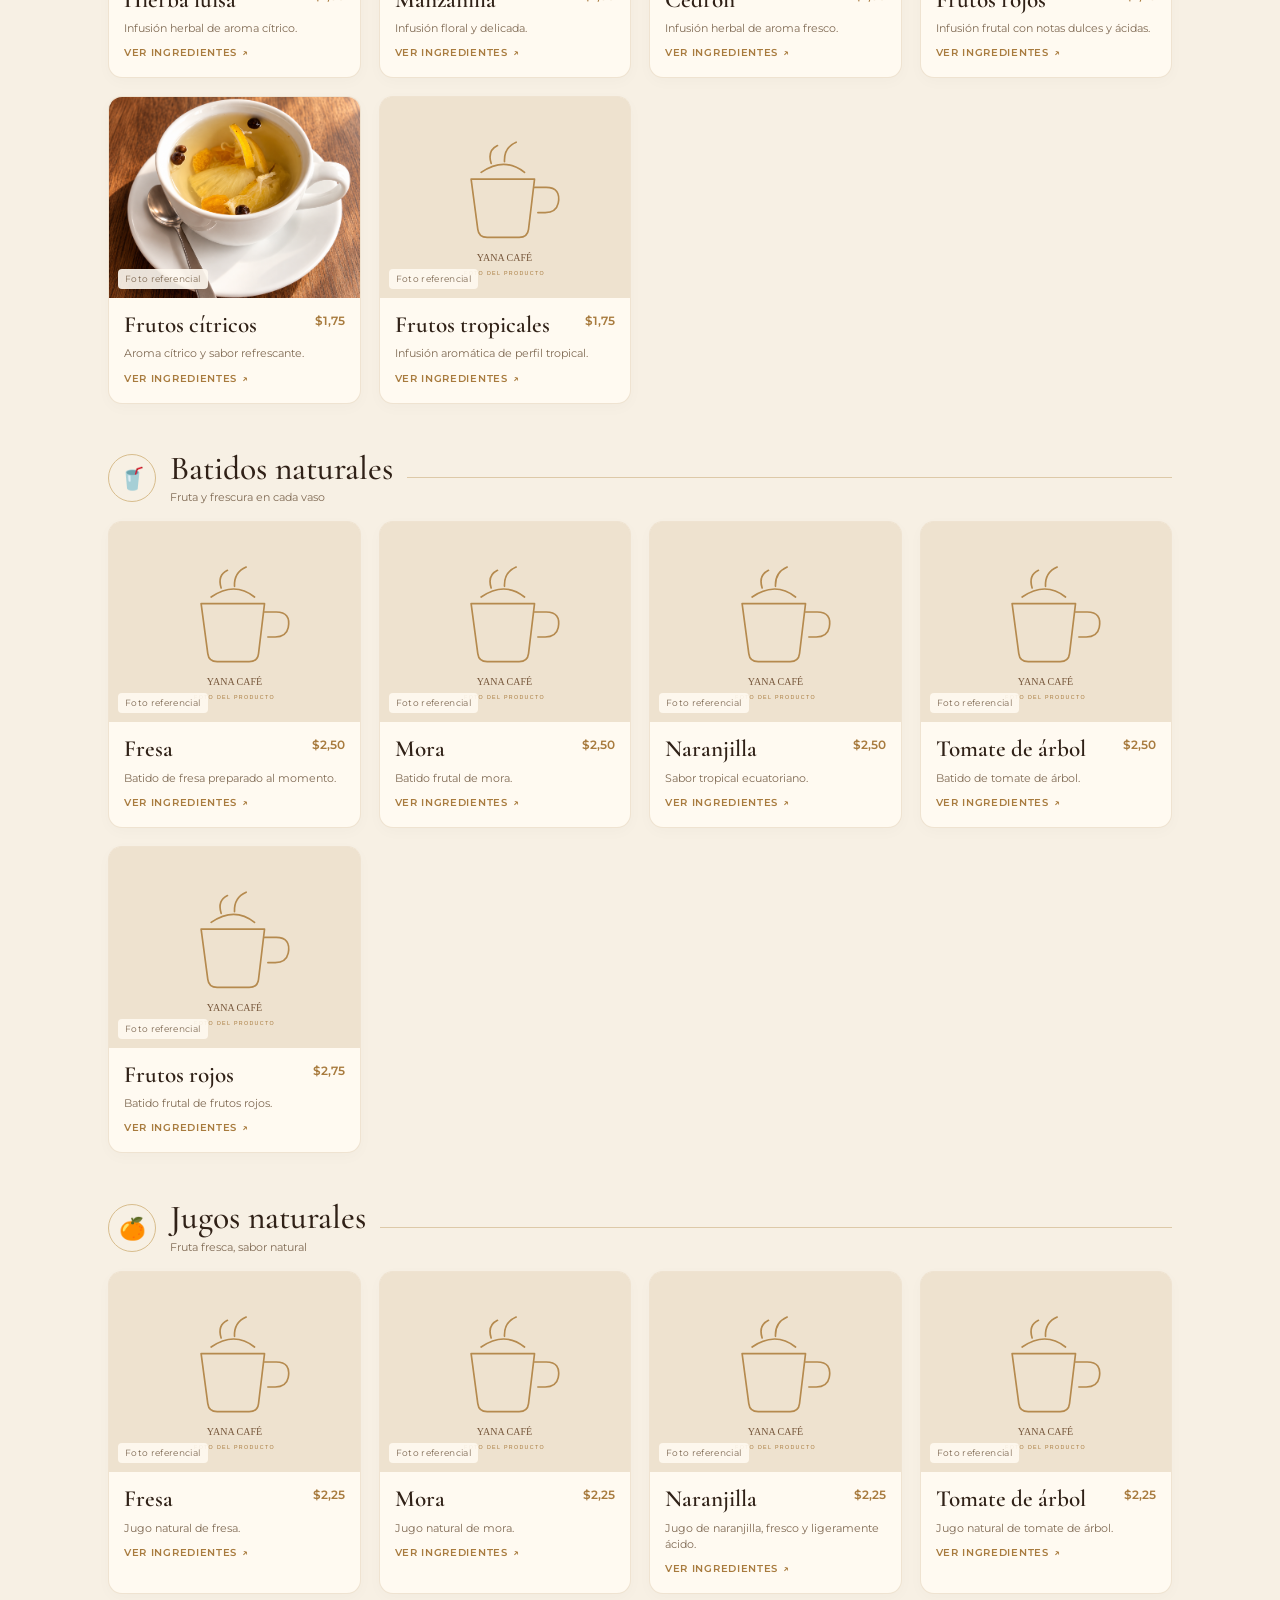
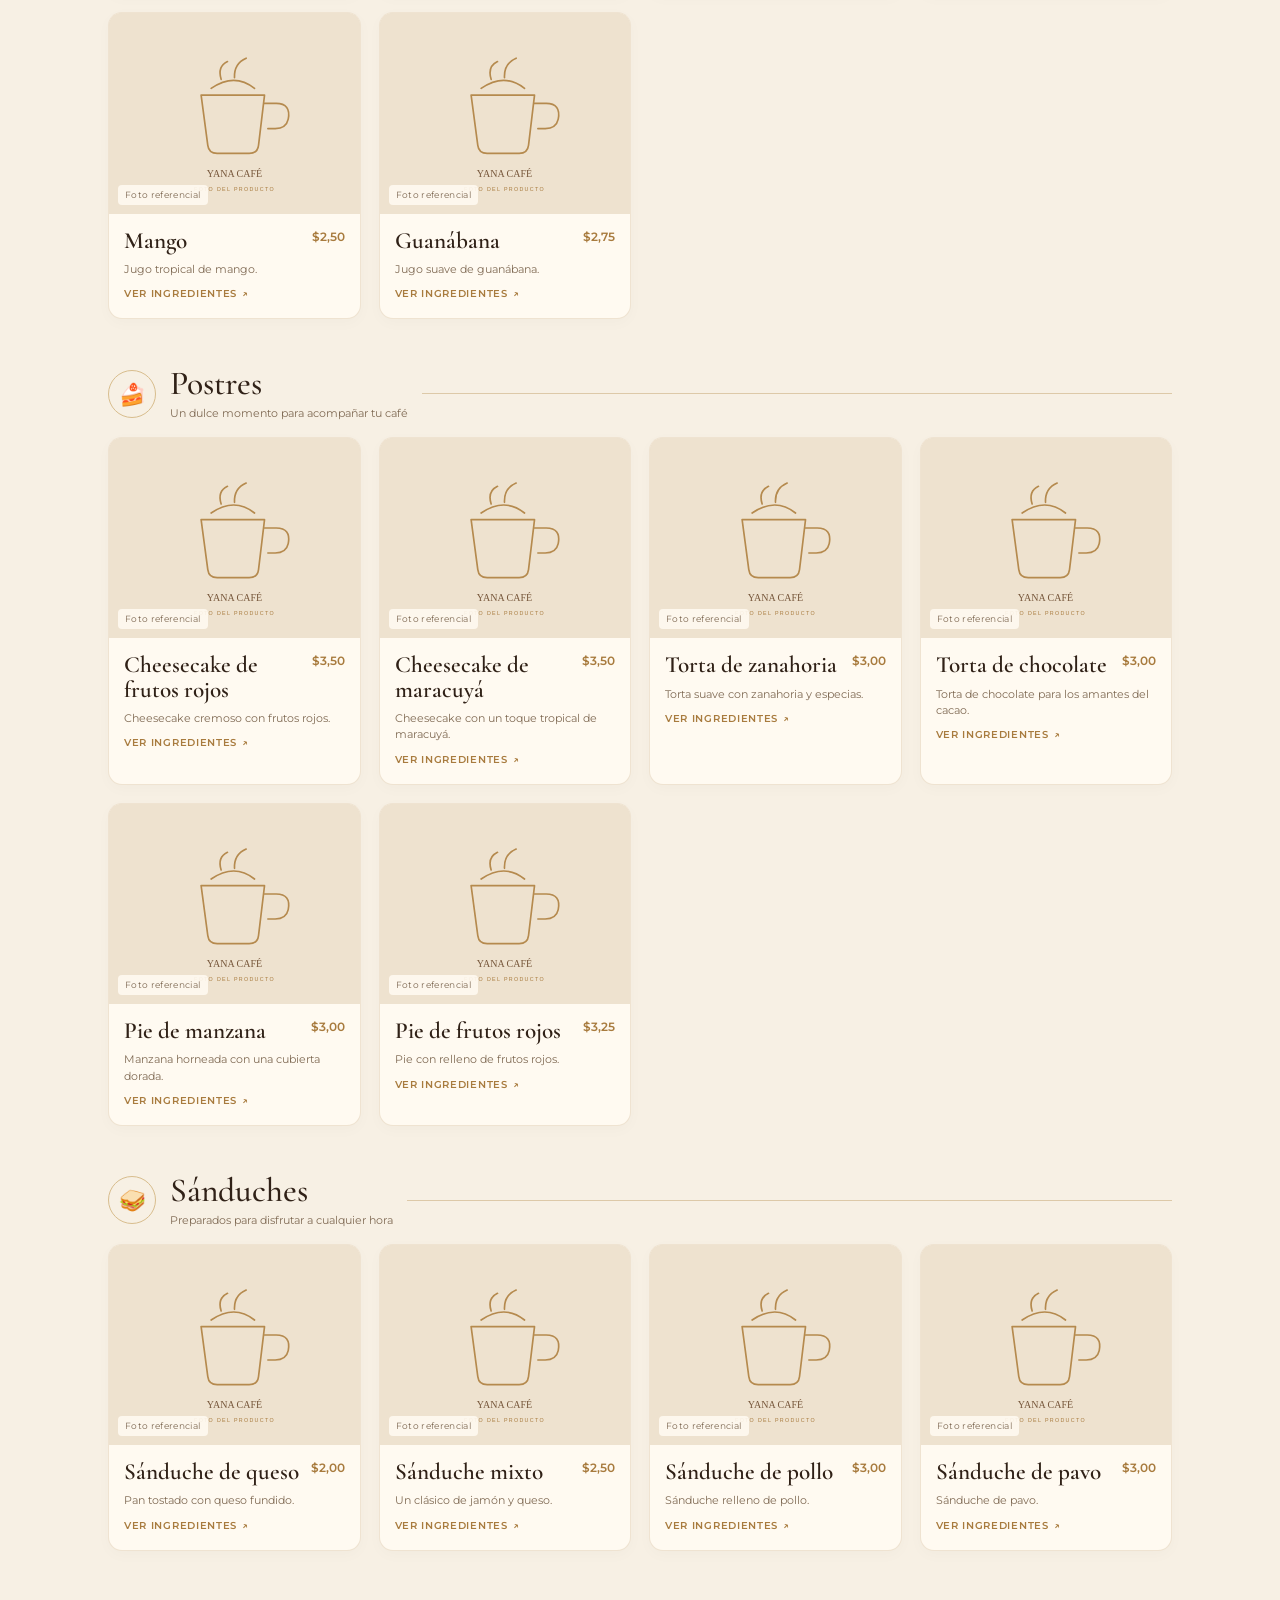
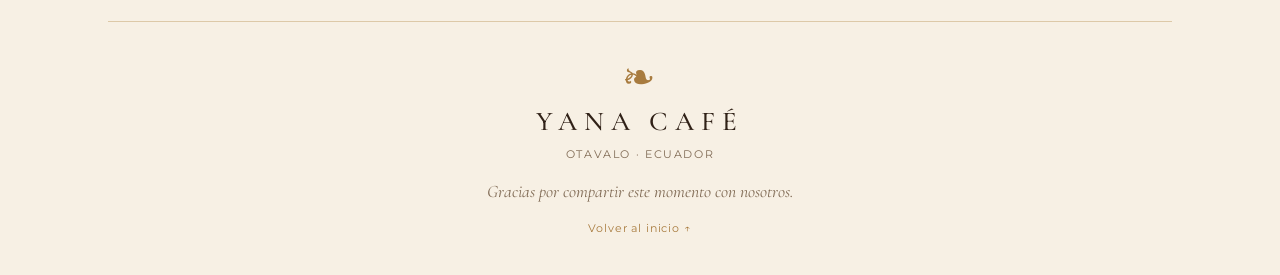
==== commit 6065885c: "Update index.html" ====
--- a/index.html
+++ b/index.html
@@ -11,9 +11,9 @@
 </head>
 <body id="top">
   <header class="hero">
-    <div class="brand-logo">
-      <img src="assets/logo1.png" alt="Logo de Yana Café, Otavalo, Ecuador">
-    </div>
+   <div class="logo-animado">
+  <img src="assets/logo1.png" alt="Yana Café">
+</div>
 <p class="eyebrow">Café que se disfruta,</p>
       <p class="hero-copy">momentos que se quedan.</p>
     <div class="gold-rule"><span>✦</span></div>
--- a/styles.css
+++ b/styles.css
@@ -125,3 +125,87 @@
   object-fit: contain;
 }
 
+
+/* Logo animado de Yana Café */
+.logo-animado {
+  position: relative;
+  width: 140px;
+  height: 140px;
+  margin: 20px auto;
+  display: flex;
+  align-items: center;
+  justify-content: center;
+  isolation: isolate;
+}
+
+/* Halo dorado giratorio */
+.logo-animado::before {
+  content: "";
+  position: absolute;
+  inset: -9px;
+  border: 1px solid transparent;
+  border-top-color: #c7a15b;
+  border-right-color: #e5d3a7;
+  border-radius: 50%;
+  animation: giro-dorado 12s linear infinite;
+  z-index: -1;
+}
+
+/* Aro exterior suave */
+.logo-animado::after {
+  content: "";
+  position: absolute;
+  inset: -15px;
+  border: 1px solid rgba(199, 161, 91, 0.25);
+  border-radius: 50%;
+  animation: pulso-dorado 4s ease-in-out infinite;
+  z-index: -1;
+}
+
+/* Imagen del logo */
+.logo-animado img {
+  width: 100%;
+  height: 100%;
+  object-fit: contain;
+  animation: entrada-logo 1s ease-out both;
+  filter: drop-shadow(0 3px 8px rgba(91, 64, 31, 0.15));
+}
+
+@keyframes giro-dorado {
+  to {
+    transform: rotate(360deg);
+  }
+}
+
+@keyframes pulso-dorado {
+  0%, 100% {
+    transform: scale(1);
+    opacity: 0.45;
+  }
+  50% {
+    transform: scale(1.06);
+    opacity: 0.9;
+  }
+}
+
+@keyframes entrada-logo {
+  from {
+    opacity: 0;
+    transform: translateY(8px) scale(0.96);
+  }
+  to {
+    opacity: 1;
+    transform: translateY(0) scale(1);
+  }
+}
+
+/* Respetar la preferencia de movimiento reducido */
+@media (prefers-reduced-motion: reduce) {
+  .logo-animado::before,
+  .logo-animado::after,
+  .logo-animado img {
+    animation: none;
+  }
+}
+
+
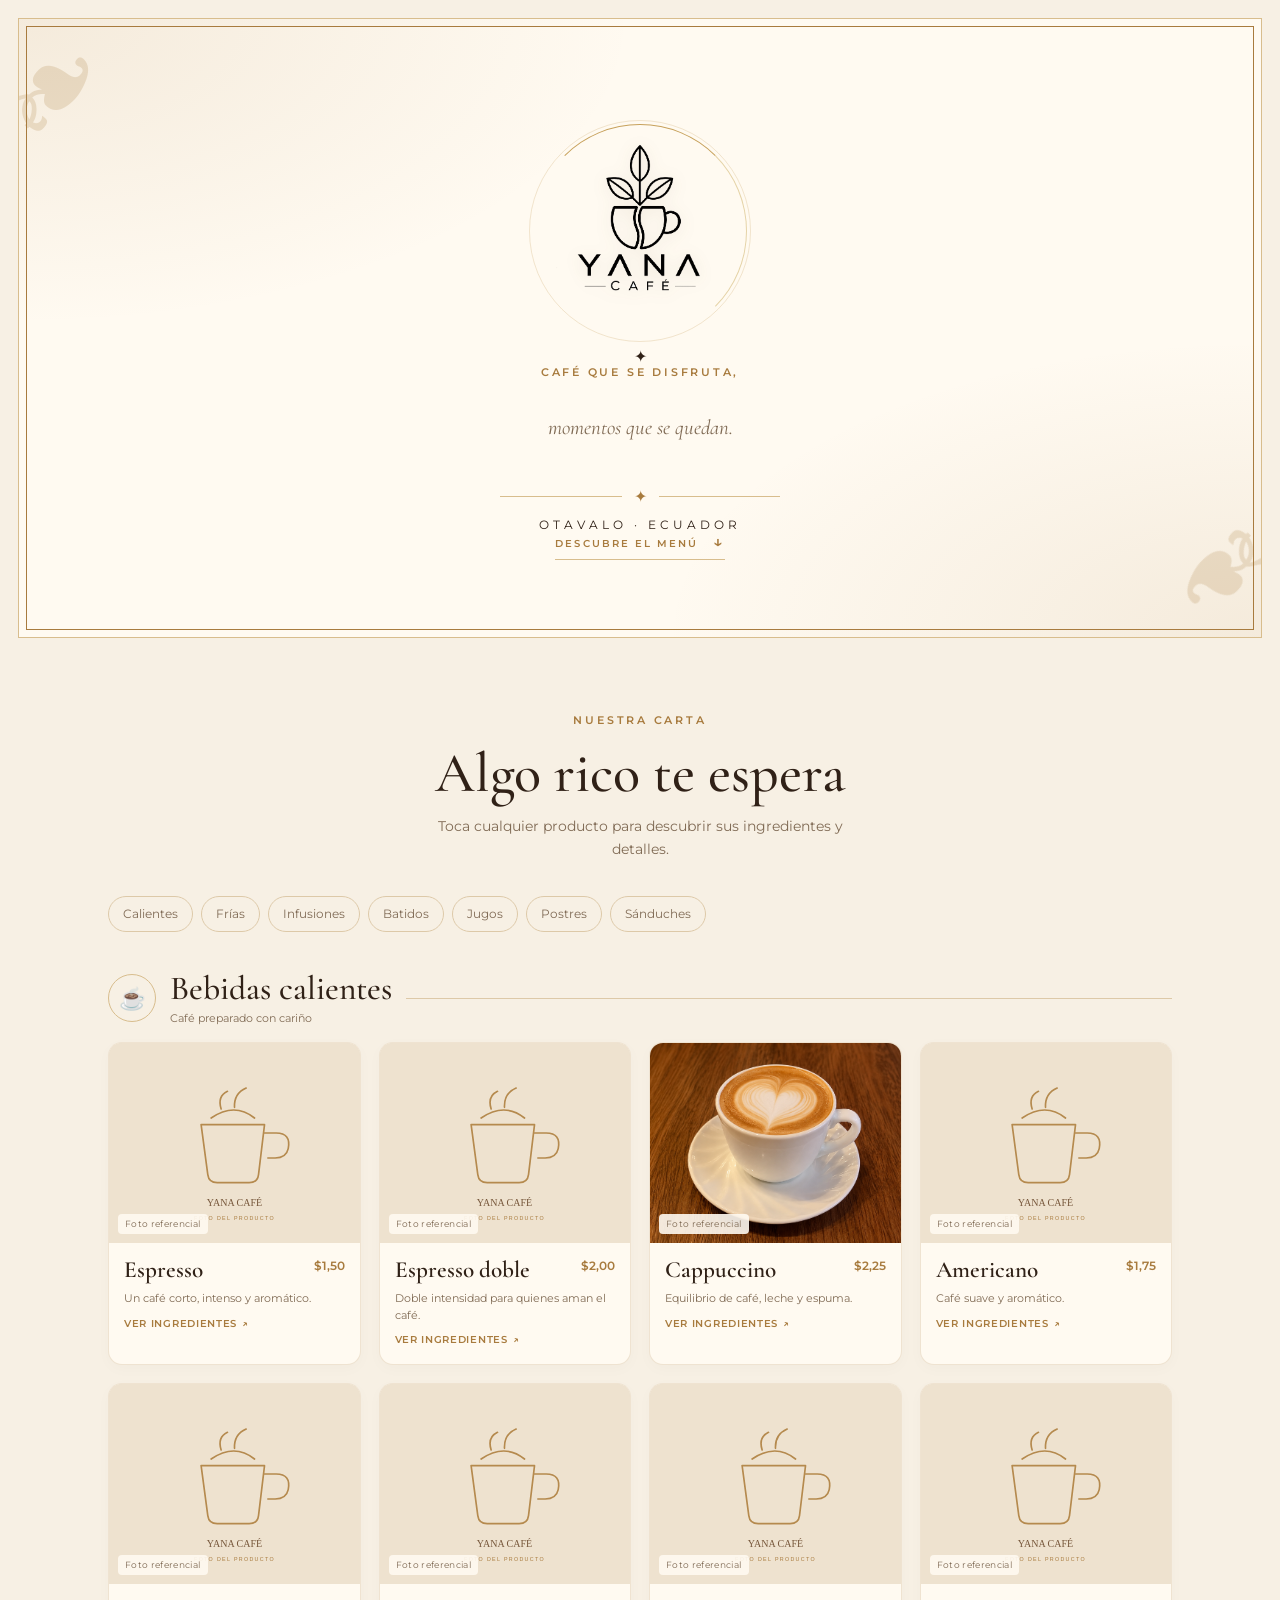
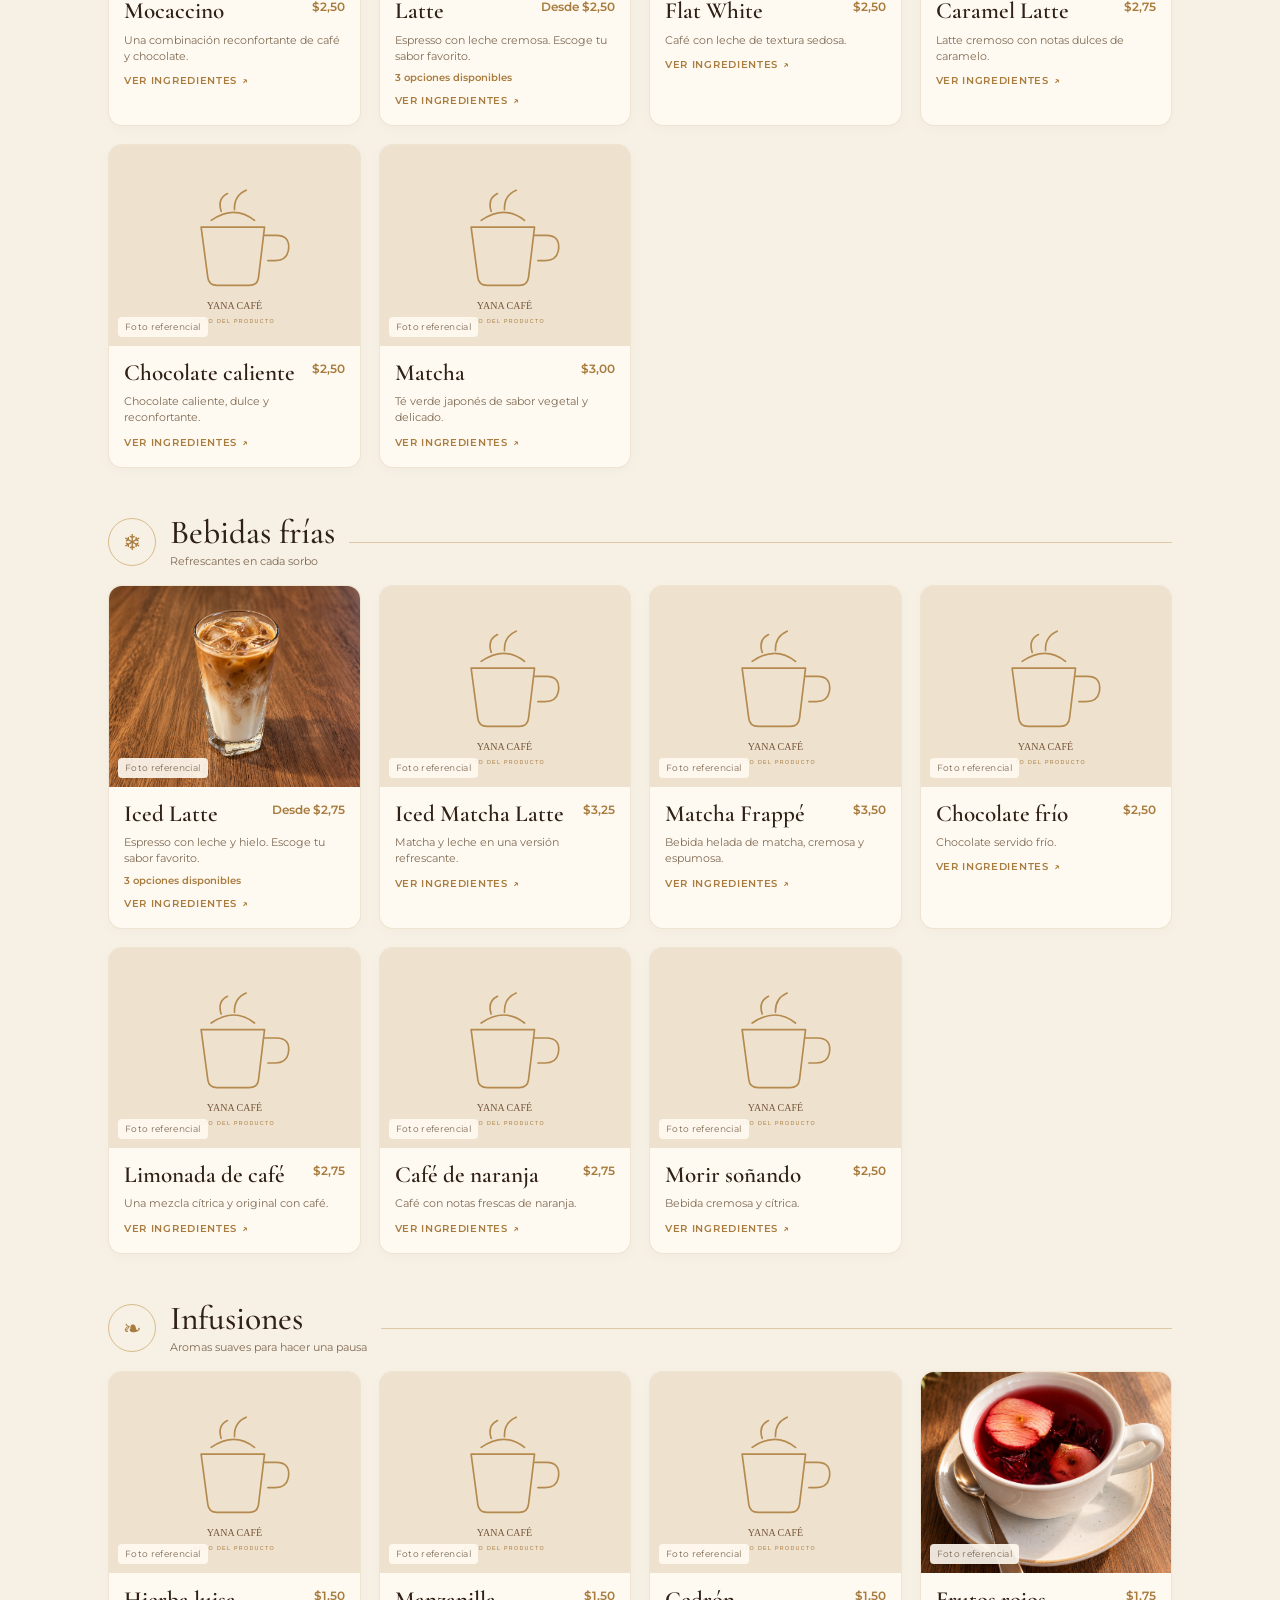
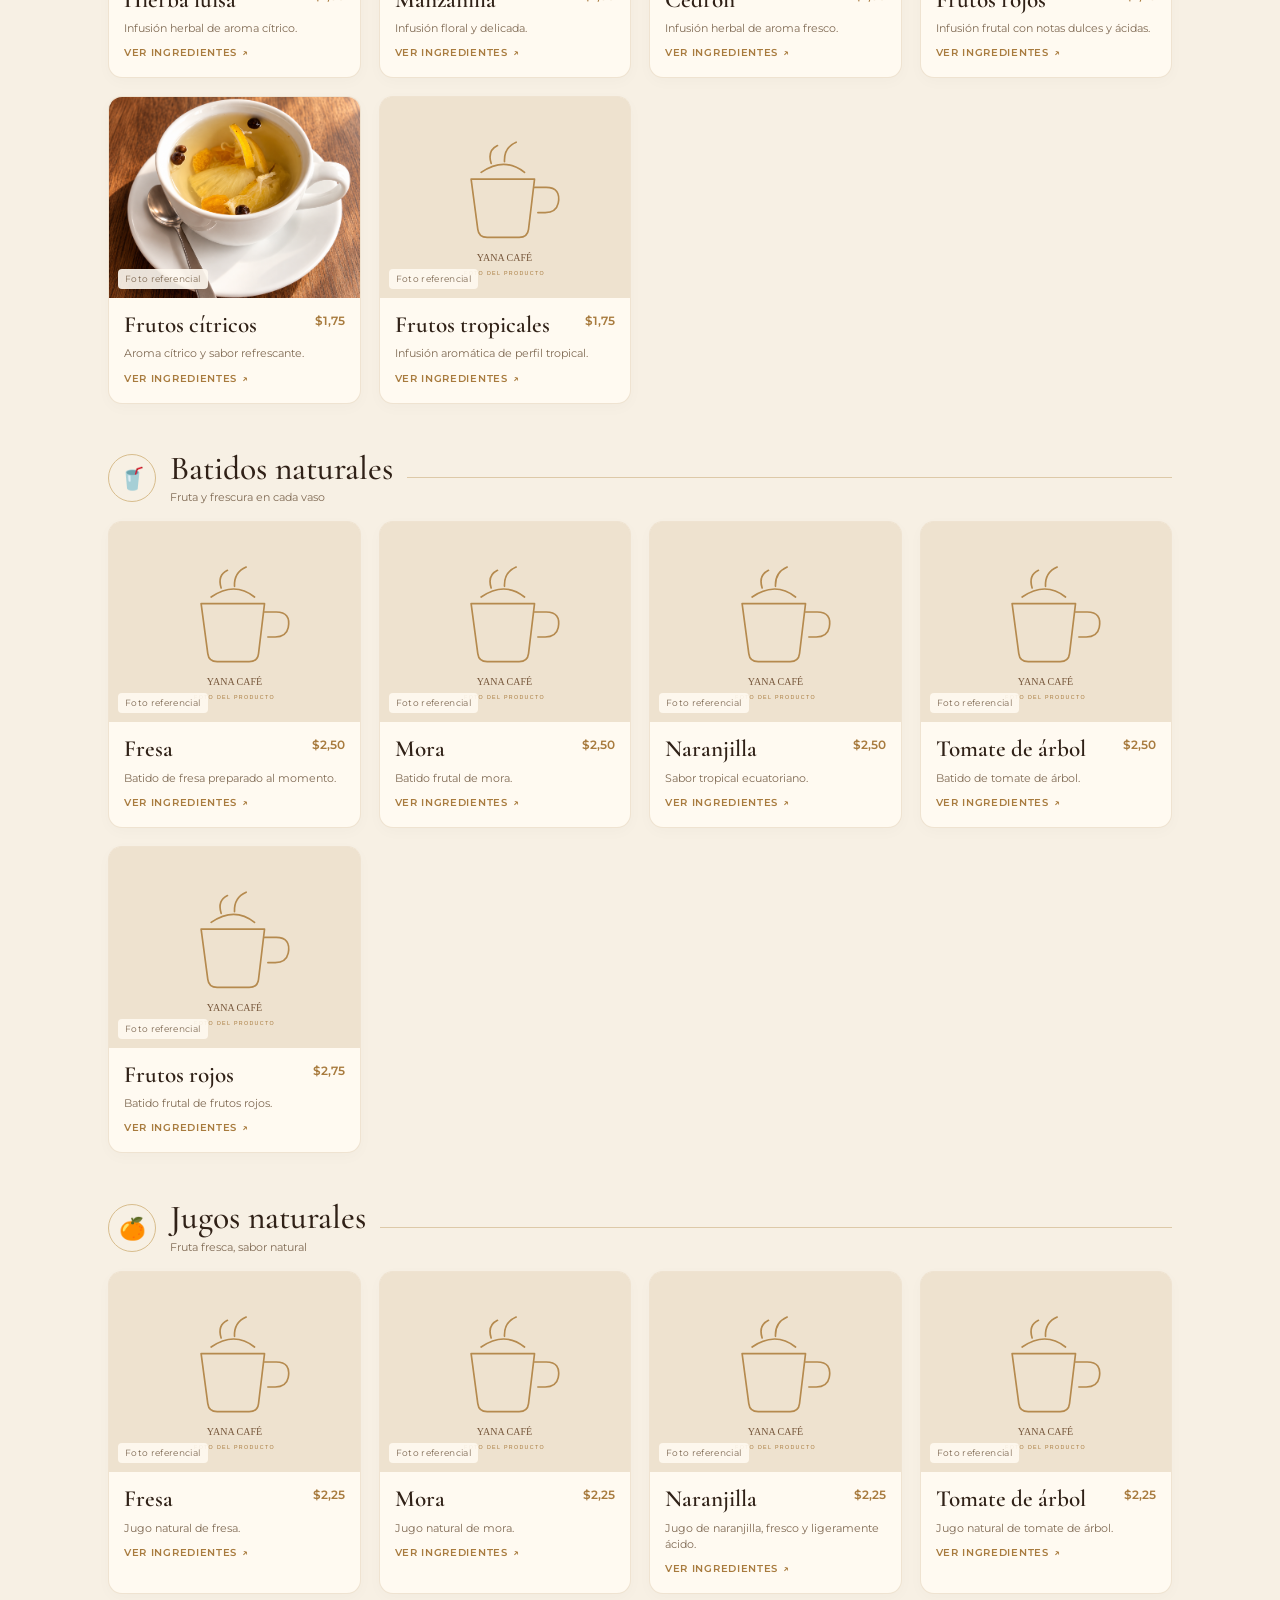
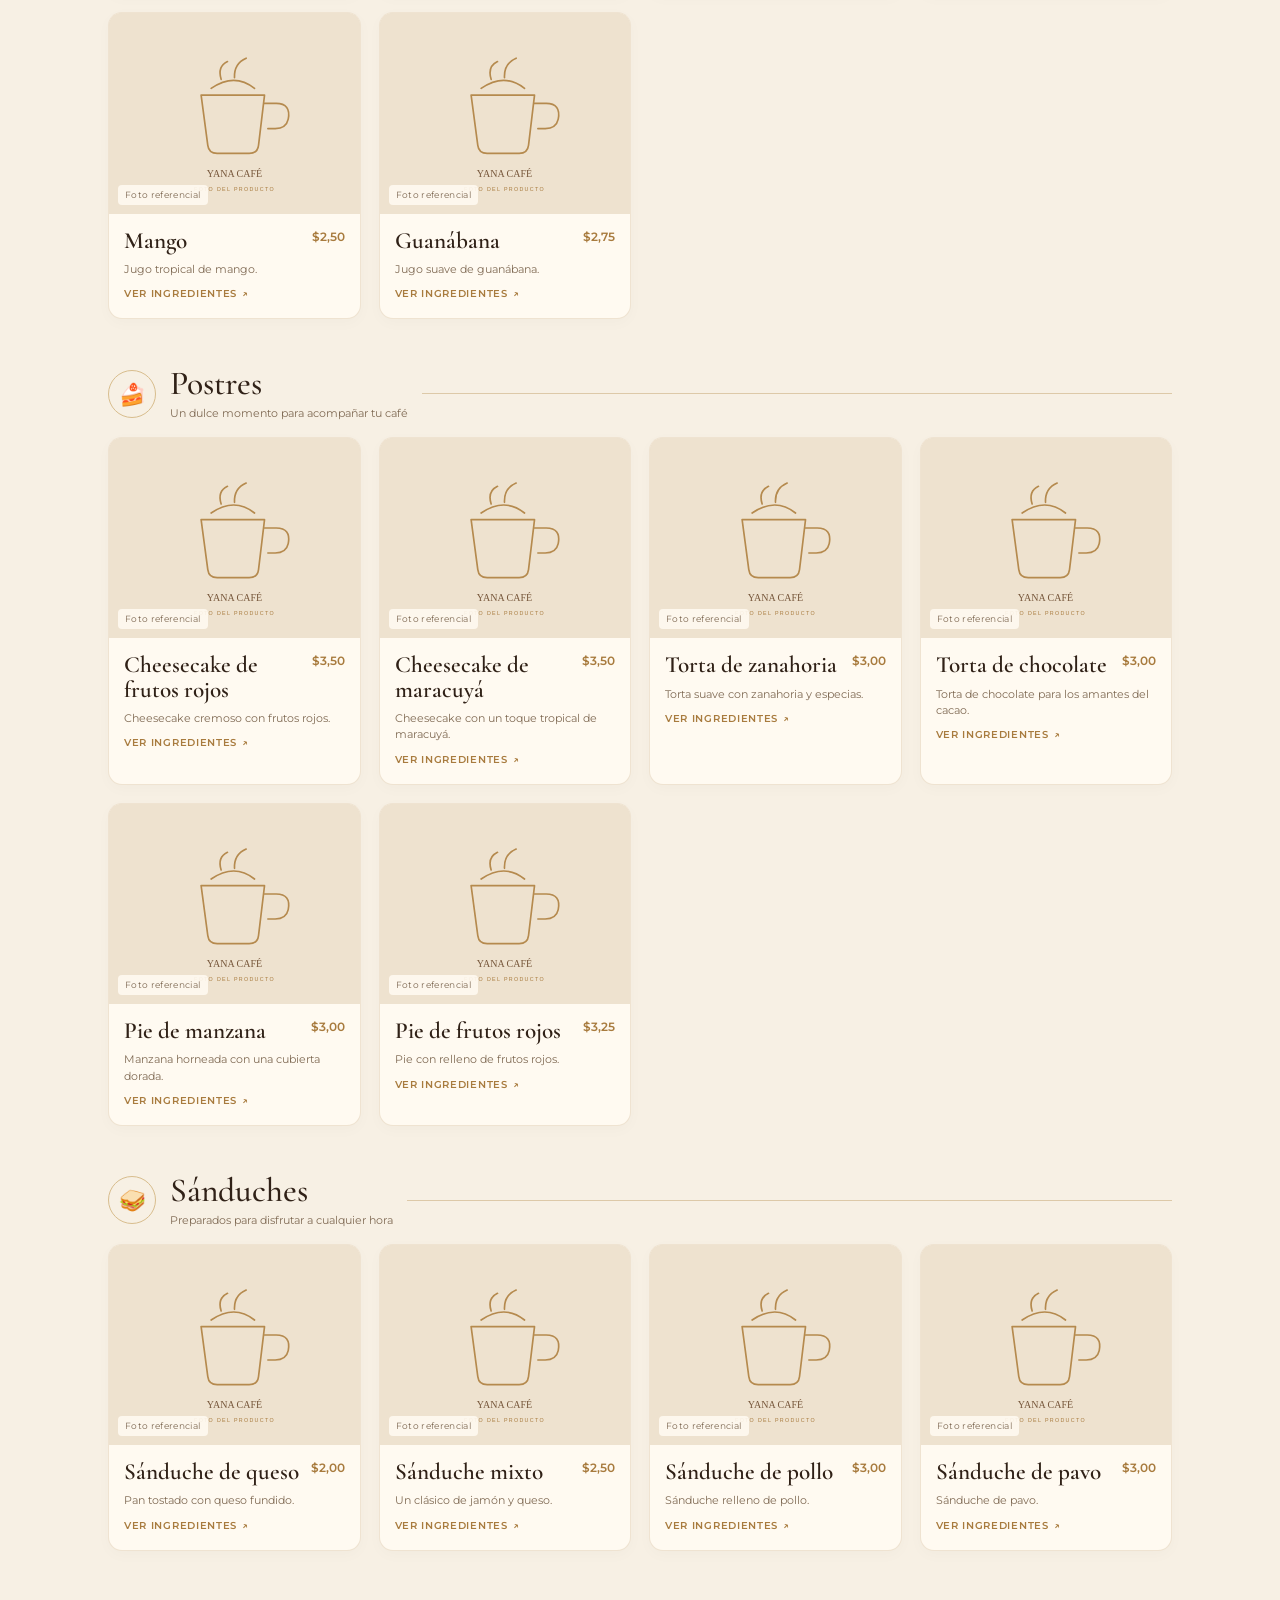
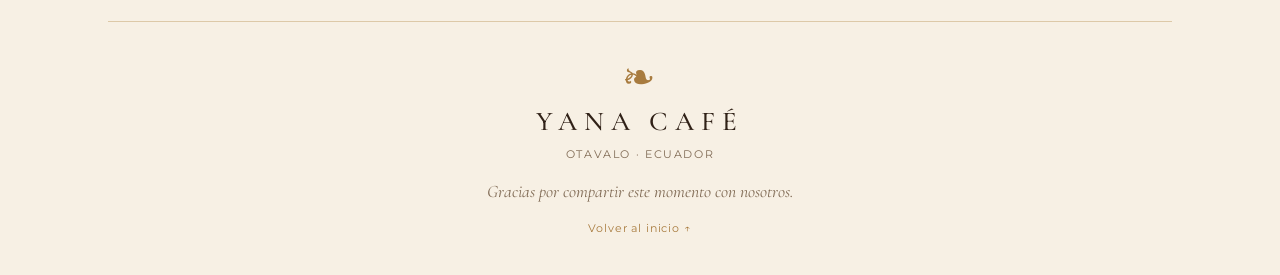
==== commit 90fd2f14: "Update index.html" ====
--- a/index.html
+++ b/index.html
@@ -13,6 +13,9 @@
   <header class="hero">
    <div class="logo-animado">
   <img src="assets/logo1.png" alt="Yana Café">
+</div>
+          <div class="ornament" aria-hidden="true">
+  <span></span>✦<span></span>
 </div>
 <p class="eyebrow">Café que se disfruta,</p>
       <p class="hero-copy">momentos que se quedan.</p>
--- a/styles.css
+++ b/styles.css
@@ -1,3 +1,4 @@
+
 @import url('https://fonts.googleapis.com/css2?family=Cormorant+Garamond:wght@400;500;600;700&family=Montserrat:wght@400;500;600&display=swap');
 
 :root {
@@ -10,128 +11,621 @@
   --line: #ddc9a8;
   --shadow: 0 14px 40px rgba(55, 35, 16, .09);
 }
-* { box-sizing: border-box; }
-html { scroll-behavior: smooth; scroll-padding-top: 90px; }
-body { margin: 0; color: var(--ink); background: var(--cream); font-family: 'Montserrat', sans-serif; }
-a { color: inherit; }
+
+* {
+  box-sizing: border-box;
+}
+
+html {
+  scroll-behavior: smooth;
+  scroll-padding-top: 90px;
+}
+
+body {
+  margin: 0;
+  color: var(--ink);
+  background: var(--cream);
+  font-family: 'Montserrat', sans-serif;
+}
+
+a {
+  color: inherit;
+}
+
 .hero {
-  min-height: 540px; padding: 52px 20px 34px; display: flex; flex-direction: column; align-items: center; justify-content: center;
-  text-align: center; position: relative; overflow: hidden; background:
+  min-height: 540px;
+  padding: 52px 20px 34px;
+  display: flex;
+  flex-direction: column;
+  align-items: center;
+  justify-content: center;
+  text-align: center;
+  position: relative;
+  overflow: hidden;
+  background:
     radial-gradient(ellipse at 0% 0%, rgba(168,123,62,.12), transparent 35%),
-    radial-gradient(ellipse at 100% 100%, rgba(168,123,62,.12), transparent 34%), var(--paper);
-  border: 1px solid var(--gold-light); margin: 12px; outline: 1px solid var(--gold); outline-offset: -9px;
-}
-.hero::before, .hero::after { content: "❧"; position: absolute; color: rgba(168,123,62,.2); font-size: 130px; line-height: 1; }
-.hero::before { top: 5px; left: -22px; transform: rotate(-45deg); }
-.hero::after { bottom: 0; right: -18px; transform: rotate(135deg); }
-.hero-ornament { position: absolute; inset: 17px; border: 1px solid rgba(168,123,62,.35); pointer-events: none; }
-.brand-mark { width: 94px; height: 94px; color: var(--ink); margin-bottom: 14px; }
-.brand-mark svg { width: 100%; height: 100%; }
-.eyebrow { font-size: .67rem; letter-spacing: .26em; color: var(--gold); font-weight: 600; margin: 0 0 12px; text-transform: uppercase; }
-h1, h2, h3, .footer-brand { font-family: 'Cormorant Garamond', Georgia, serif; font-weight: 500; }
-h1 { font-size: clamp(3.3rem, 10vw, 6.2rem); letter-spacing: .15em; line-height: .85; margin: 0 0 17px .15em; }
-h1 span { display: block; font-size: .36em; letter-spacing: .5em; margin: 17px 0 0 .5em; }
-.gold-rule { width: min(280px, 70vw); display: flex; align-items: center; gap: 12px; color: var(--gold); margin: 17px 0 12px; }
-.gold-rule::before, .gold-rule::after { content: ""; height: 1px; background: var(--gold-light); flex: 1; }
-.location { letter-spacing: .35em; font-size: .72rem; margin: 0; }
-.hero-copy { color: var(--muted); font-family: 'Cormorant Garamond', Georgia, serif; font-size: 1.3rem; font-style: italic; margin: 24px 0 30px; }
-.scroll-cue { text-decoration: none; color: var(--gold); font-size: .65rem; letter-spacing: .2em; font-weight: 600; border-bottom: 1px solid var(--gold-light); padding-bottom: 8px; }
-.scroll-cue span { margin-left: 9px; font-size: 1rem; }
-.page-shell { max-width: 1120px; margin: 0 auto; padding: 10px 20px 0; }
-.intro { text-align: center; padding: 48px 0 24px; }
-.intro h2 { font-size: clamp(2.4rem, 6vw, 3.5rem); margin: 0 0 8px; }
-.intro > p:last-child { color: var(--muted); font-size: .88rem; line-height: 1.6; margin: 0 auto; max-width: 430px; }
-.category-nav { position: sticky; top: 0; z-index: 4; display: flex; gap: 8px; overflow-x: auto; padding: 12px 0; margin: 0 0 28px; background: rgba(247,240,228,.96); backdrop-filter: blur(12px); scrollbar-width: none; }
-.category-nav::-webkit-scrollbar { display: none; }
-.category-nav a { flex: 0 0 auto; text-decoration: none; border: 1px solid var(--line); border-radius: 999px; padding: 10px 14px; color: var(--muted); font-size: .72rem; }
-.category-nav a:hover, .category-nav a:focus { background: var(--ink); color: var(--paper); border-color: var(--ink); }
-.menu-sections { display: grid; gap: 36px; }
-.menu-section { scroll-margin-top: 82px; }
-.section-heading { display: flex; align-items: center; gap: 14px; margin-bottom: 17px; }
-.section-icon { width: 48px; height: 48px; border: 1px solid var(--gold-light); border-radius: 50%; display: grid; place-items: center; color: var(--gold); font-size: 1.35rem; flex-shrink: 0; }
-.section-heading h2 { font-size: 2.1rem; margin: 0; line-height: 1; }
-.section-heading p { color: var(--muted); font-size: .7rem; margin: 5px 0 0; }
-.heading-line { height: 1px; flex: 1; background: var(--line); }
-.product-grid { display: grid; grid-template-columns: repeat(2, minmax(0,1fr)); gap: 14px; }
-.product-card { background: var(--paper); border: 1px solid rgba(168,123,62,.18); border-radius: 14px; overflow: hidden; box-shadow: 0 4px 15px rgba(55,35,16,.025); transition: transform .2s ease, box-shadow .2s ease; cursor: pointer; min-width: 0; }
-.product-card:hover { transform: translateY(-3px); box-shadow: var(--shadow); }
-.product-card:focus-visible { outline: 2px solid var(--gold); outline-offset: 3px; }
-.product-image-wrap { position: relative; aspect-ratio: 1.25 / 1; background: #e9ddca; overflow: hidden; }
-.product-image { width: 100%; height: 100%; object-fit: cover; display: block; transition: transform .35s ease; }
-.product-card:hover .product-image { transform: scale(1.035); }
-.photo-label { position: absolute; left: 9px; bottom: 9px; padding: 5px 7px; background: rgba(255,250,241,.9); color: var(--muted); border-radius: 4px; font-size: .54rem; letter-spacing: .04em; }
-.product-info { padding: 12px 12px 14px; }
-.product-title-row { display: flex; justify-content: space-between; align-items: flex-start; gap: 8px; }
-.product-title { font-family: 'Cormorant Garamond', Georgia, serif; font-size: 1.25rem; font-weight: 600; line-height: 1.05; margin: 0; }
-.product-price { color: var(--gold); font-weight: 600; font-size: .78rem; white-space: nowrap; }
-.product-description { color: var(--muted); font-size: .68rem; line-height: 1.5; margin: 8px 0 0; }
-.view-details { margin-top: 10px; display: inline-flex; gap: 5px; align-items: center; color: var(--gold); font-size: .62rem; font-weight: 600; letter-spacing: .07em; text-transform: uppercase; }
-.footer { margin-top: 70px; border-top: 1px solid var(--line); text-align: center; padding: 30px 10px 40px; color: var(--muted); font-size: .67rem; letter-spacing: .15em; }
-.footer-flourish { color: var(--gold); font-size: 2.5rem; margin-bottom: 4px; }
-.footer-brand { font-size: 1.7rem; letter-spacing: .25em; color: var(--ink); margin: 0 0 4px; }
-.footer-note { font-family: 'Cormorant Garamond', Georgia, serif; font-size: 1.1rem; letter-spacing: 0; font-style: italic; margin: 20px 0; }
-.back-top { color: var(--gold); letter-spacing: .08em; text-decoration: none; }
-.product-dialog { border: 1px solid var(--gold-light); border-radius: 18px; padding: 0; max-width: 520px; width: calc(100% - 28px); max-height: 90vh; overflow-y: auto; background: var(--paper); color: var(--ink); box-shadow: 0 25px 80px rgba(30,20,10,.3); }
-.product-dialog::backdrop { background: rgba(34,23,14,.62); backdrop-filter: blur(4px); }
-.dialog-close { position: sticky; float: right; top: 10px; margin: 10px 10px -48px 0; z-index: 2; width: 38px; height: 38px; border: 0; border-radius: 50%; background: rgba(255,250,241,.95); color: var(--ink); font-size: 1.6rem; cursor: pointer; }
-.dialog-image { display: block; width: 100%; aspect-ratio: 1.35 / 1; object-fit: cover; background: #e9ddca; }
-.dialog-content { padding: 22px 24px 26px; }
-.dialog-content h2 { font-size: 2.5rem; line-height: .95; margin: 0 0 10px; }
-.dialog-description { color: var(--muted); line-height: 1.65; font-size: .87rem; }
-.ingredient-block { border-top: 1px solid var(--line); border-bottom: 1px solid var(--line); padding: 15px 0; margin: 18px 0; }
-.ingredient-block h3 { font-size: 1.35rem; margin: 0 0 5px; }
-.ingredient-block p { color: var(--muted); line-height: 1.6; margin: 0; font-size: .84rem; }
-.dialog-price { font-size: 1.25rem; font-weight: 600; color: var(--gold); margin: 0 0 10px; }
-.allergen-note { font-size: .65rem; line-height: 1.5; color: var(--muted); }
+    radial-gradient(ellipse at 100% 100%, rgba(168,123,62,.12), transparent 34%),
+    var(--paper);
+  border: 1px solid var(--gold-light);
+  margin: 12px;
+  outline: 1px solid var(--gold);
+  outline-offset: -9px;
+}
+
+.hero::before,
+.hero::after {
+  content: "❧";
+  position: absolute;
+  color: rgba(168,123,62,.2);
+  font-size: 130px;
+  line-height: 1;
+}
+
+.hero::before {
+  top: 5px;
+  left: -22px;
+  transform: rotate(-45deg);
+}
+
+.hero::after {
+  bottom: 0;
+  right: -18px;
+  transform: rotate(135deg);
+}
+
+.hero-ornament {
+  position: absolute;
+  inset: 17px;
+  border: 1px solid rgba(168,123,62,.35);
+  pointer-events: none;
+}
+
+.brand-mark {
+  width: 94px;
+  height: 94px;
+  color: var(--ink);
+  margin-bottom: 14px;
+}
+
+.brand-mark svg {
+  width: 100%;
+  height: 100%;
+}
+
+.eyebrow {
+  font-size: .67rem;
+  letter-spacing: .26em;
+  color: var(--gold);
+  font-weight: 600;
+  margin: 0 0 12px;
+  text-transform: uppercase;
+}
+
+h1,
+h2,
+h3,
+.footer-brand {
+  font-family: 'Cormorant Garamond', Georgia, serif;
+  font-weight: 500;
+}
+
+h1 {
+  font-size: clamp(3.3rem, 10vw, 6.2rem);
+  letter-spacing: .15em;
+  line-height: .85;
+  margin: 0 0 17px .15em;
+}
+
+h1 span {
+  display: block;
+  font-size: .36em;
+  letter-spacing: .5em;
+  margin: 17px 0 0 .5em;
+}
+
+.gold-rule {
+  width: min(280px, 70vw);
+  display: flex;
+  align-items: center;
+  gap: 12px;
+  color: var(--gold);
+  margin: 17px 0 12px;
+}
+
+.gold-rule::before,
+.gold-rule::after {
+  content: "";
+  height: 1px;
+  background: var(--gold-light);
+  flex: 1;
+}
+
+.location {
+  letter-spacing: .35em;
+  font-size: .72rem;
+  margin: 0;
+}
+
+.hero-copy {
+  color: var(--muted);
+  font-family: 'Cormorant Garamond', Georgia, serif;
+  font-size: 1.3rem;
+  font-style: italic;
+  margin: 24px 0 30px;
+}
+
+.scroll-cue {
+  text-decoration: none;
+  color: var(--gold);
+  font-size: .65rem;
+  letter-spacing: .2em;
+  font-weight: 600;
+  border-bottom: 1px solid var(--gold-light);
+  padding-bottom: 8px;
+}
+
+.scroll-cue span {
+  margin-left: 9px;
+  font-size: 1rem;
+}
+
+.page-shell {
+  max-width: 1120px;
+  margin: 0 auto;
+  padding: 10px 20px 0;
+}
+
+.intro {
+  text-align: center;
+  padding: 48px 0 24px;
+}
+
+.intro h2 {
+  font-size: clamp(2.4rem, 6vw, 3.5rem);
+  margin: 0 0 8px;
+}
+
+.intro > p:last-child {
+  color: var(--muted);
+  font-size: .88rem;
+  line-height: 1.6;
+  margin: 0 auto;
+  max-width: 430px;
+}
+
+.category-nav {
+  position: sticky;
+  top: 0;
+  z-index: 4;
+  display: flex;
+  gap: 8px;
+  overflow-x: auto;
+  padding: 12px 0;
+  margin: 0 0 28px;
+  background: rgba(247,240,228,.96);
+  backdrop-filter: blur(12px);
+  scrollbar-width: none;
+}
+
+.category-nav::-webkit-scrollbar {
+  display: none;
+}
+
+.category-nav a {
+  flex: 0 0 auto;
+  text-decoration: none;
+  border: 1px solid var(--line);
+  border-radius: 999px;
+  padding: 10px 14px;
+  color: var(--muted);
+  font-size: .72rem;
+}
+
+.category-nav a:hover,
+.category-nav a:focus {
+  background: var(--ink);
+  color: var(--paper);
+  border-color: var(--ink);
+}
+
+.menu-sections {
+  display: grid;
+  gap: 36px;
+}
+
+.menu-section {
+  scroll-margin-top: 82px;
+}
+
+.section-heading {
+  display: flex;
+  align-items: center;
+  gap: 14px;
+  margin-bottom: 17px;
+}
+
+.section-icon {
+  width: 48px;
+  height: 48px;
+  border: 1px solid var(--gold-light);
+  border-radius: 50%;
+  display: grid;
+  place-items: center;
+  color: var(--gold);
+  font-size: 1.35rem;
+  flex-shrink: 0;
+}
+
+.section-heading h2 {
+  font-size: 2.1rem;
+  margin: 0;
+  line-height: 1;
+}
+
+.section-heading p {
+  color: var(--muted);
+  font-size: .7rem;
+  margin: 5px 0 0;
+}
+
+.heading-line {
+  height: 1px;
+  flex: 1;
+  background: var(--line);
+}
+
+.product-grid {
+  display: grid;
+  grid-template-columns: repeat(2, minmax(0,1fr));
+  gap: 14px;
+}
+
+.product-card {
+  background: var(--paper);
+  border: 1px solid rgba(168,123,62,.18);
+  border-radius: 14px;
+  overflow: hidden;
+  box-shadow: 0 4px 15px rgba(55,35,16,.025);
+  transition: transform .2s ease, box-shadow .2s ease;
+  cursor: pointer;
+  min-width: 0;
+}
+
+.product-card:hover {
+  transform: translateY(-3px);
+  box-shadow: var(--shadow);
+}
+
+.product-card:focus-visible {
+  outline: 2px solid var(--gold);
+  outline-offset: 3px;
+}
+
+.product-image-wrap {
+  position: relative;
+  aspect-ratio: 1.25 / 1;
+  background: #e9ddca;
+  overflow: hidden;
+}
+
+.product-image {
+  width: 100%;
+  height: 100%;
+  object-fit: cover;
+  display: block;
+  transition: transform .35s ease;
+}
+
+.product-card:hover .product-image {
+  transform: scale(1.035);
+}
+
+.photo-label {
+  position: absolute;
+  left: 9px;
+  bottom: 9px;
+  padding: 5px 7px;
+  background: rgba(255,250,241,.9);
+  color: var(--muted);
+  border-radius: 4px;
+  font-size: .54rem;
+  letter-spacing: .04em;
+}
+
+.product-info {
+  padding: 12px 12px 14px;
+}
+
+.product-title-row {
+  display: flex;
+  justify-content: space-between;
+  align-items: flex-start;
+  gap: 8px;
+}
+
+.product-title {
+  font-family: 'Cormorant Garamond', Georgia, serif;
+  font-size: 1.25rem;
+  font-weight: 600;
+  line-height: 1.05;
+  margin: 0;
+}
+
+.product-price {
+  color: var(--gold);
+  font-weight: 600;
+  font-size: .78rem;
+  white-space: nowrap;
+}
+
+.product-description {
+  color: var(--muted);
+  font-size: .68rem;
+  line-height: 1.5;
+  margin: 8px 0 0;
+}
+
+.view-details {
+  margin-top: 10px;
+  display: inline-flex;
+  gap: 5px;
+  align-items: center;
+  color: var(--gold);
+  font-size: .62rem;
+  font-weight: 600;
+  letter-spacing: .07em;
+  text-transform: uppercase;
+}
+
+.footer {
+  margin-top: 70px;
+  border-top: 1px solid var(--line);
+  text-align: center;
+  padding: 30px 10px 40px;
+  color: var(--muted);
+  font-size: .67rem;
+  letter-spacing: .15em;
+}
+
+.footer-flourish {
+  color: var(--gold);
+  font-size: 2.5rem;
+  margin-bottom: 4px;
+}
+
+.footer-brand {
+  font-size: 1.7rem;
+  letter-spacing: .25em;
+  color: var(--ink);
+  margin: 0 0 4px;
+}
+
+.footer-note {
+  font-family: 'Cormorant Garamond', Georgia, serif;
+  font-size: 1.1rem;
+  letter-spacing: 0;
+  font-style: italic;
+  margin: 20px 0;
+}
+
+.back-top {
+  color: var(--gold);
+  letter-spacing: .08em;
+  text-decoration: none;
+}
+
+.product-dialog {
+  border: 1px solid var(--gold-light);
+  border-radius: 18px;
+  padding: 0;
+  max-width: 520px;
+  width: calc(100% - 28px);
+  max-height: 90vh;
+  overflow-y: auto;
+  background: var(--paper);
+  color: var(--ink);
+  box-shadow: 0 25px 80px rgba(30,20,10,.3);
+}
+
+.product-dialog::backdrop {
+  background: rgba(34,23,14,.62);
+  backdrop-filter: blur(4px);
+}
+
+.dialog-close {
+  position: sticky;
+  float: right;
+  top: 10px;
+  margin: 10px 10px -48px 0;
+  z-index: 2;
+  width: 38px;
+  height: 38px;
+  border: 0;
+  border-radius: 50%;
+  background: rgba(255,250,241,.95);
+  color: var(--ink);
+  font-size: 1.6rem;
+  cursor: pointer;
+}
+
+.dialog-image {
+  display: block;
+  width: 100%;
+  aspect-ratio: 1.35 / 1;
+  object-fit: cover;
+  background: #e9ddca;
+}
+
+.dialog-content {
+  padding: 22px 24px 26px;
+}
+
+.dialog-content h2 {
+  font-size: 2.5rem;
+  line-height: .95;
+  margin: 0 0 10px;
+}
+
+.dialog-description {
+  color: var(--muted);
+  line-height: 1.65;
+  font-size: .87rem;
+}
+
+.ingredient-block {
+  border-top: 1px solid var(--line);
+  border-bottom: 1px solid var(--line);
+  padding: 15px 0;
+  margin: 18px 0;
+}
+
+.ingredient-block h3 {
+  font-size: 1.35rem;
+  margin: 0 0 5px;
+}
+
+.ingredient-block p {
+  color: var(--muted);
+  line-height: 1.6;
+  margin: 0;
+  font-size: .84rem;
+}
+
+.dialog-price {
+  font-size: 1.25rem;
+  font-weight: 600;
+  color: var(--gold);
+  margin: 0 0 10px;
+}
+
+.allergen-note {
+  font-size: .65rem;
+  line-height: 1.5;
+  color: var(--muted);
+}
+
 @media (min-width: 680px) {
-  .hero { min-height: 620px; margin: 18px; }
-  .brand-mark { width: 112px; height: 112px; }
-  .product-grid { grid-template-columns: repeat(3, minmax(0,1fr)); gap: 18px; }
-  .menu-sections { gap: 48px; }
-  .product-info { padding: 15px 15px 17px; }
-  .product-title { font-size: 1.45rem; }
-}
+  .hero {
+    min-height: 620px;
+    margin: 18px;
+  }
+
+  .brand-mark {
+    width: 112px;
+    height: 112px;
+  }
+
+  .product-grid {
+    grid-template-columns: repeat(3, minmax(0,1fr));
+    gap: 18px;
+  }
+
+  .menu-sections {
+    gap: 48px;
+  }
+
+  .product-info {
+    padding: 15px 15px 17px;
+  }
+
+  .product-title {
+    font-size: 1.45rem;
+  }
+}
+
 @media (min-width: 980px) {
-  .product-grid { grid-template-columns: repeat(4, minmax(0,1fr)); }
-  .page-shell { padding-left: 28px; padding-right: 28px; }
-}
+  .product-grid {
+    grid-template-columns: repeat(4, minmax(0,1fr));
+  }
+
+  .page-shell {
+    padding-left: 28px;
+    padding-right: 28px;
+  }
+}
+
 @media (prefers-reduced-motion: reduce) {
-  *, *::before, *::after { scroll-behavior: auto !important; transition: none !important; }
-}
-
-/* Opciones para productos con variantes, por ejemplo Latte e Iced Latte */
-.variant-hint { margin: 7px 0 0; font-size: .65rem; color: var(--gold); font-weight: 600; }
-.variant-block { margin: 18px 0; }
-.variant-block h3 { font-size: 1.35rem; margin: 0 0 10px; }
-.variant-options { display: grid; grid-template-columns: 1fr; gap: 8px; }
-.variant-option { display:flex; justify-content:space-between; align-items:center; gap:12px; width:100%; padding:12px 14px; border:1px solid var(--line); border-radius:10px; background:transparent; color:var(--ink); font:inherit; cursor:pointer; text-align:left; }
-.variant-option strong { color:var(--gold); white-space:nowrap; }
-.variant-option.is-selected { border-color:var(--gold); background:rgba(168,123,62,.09); box-shadow:inset 0 0 0 1px var(--gold); }
-
-
+  *,
+  *::before,
+  *::after {
+    scroll-behavior: auto !important;
+    transition: none !important;
+  }
+}
+
+/* Variantes de productos: Latte, Iced Latte, etc. */
+.variant-hint {
+  margin: 7px 0 0;
+  font-size: .65rem;
+  color: var(--gold);
+  font-weight: 600;
+}
+
+.variant-block {
+  margin: 18px 0;
+}
+
+.variant-block h3 {
+  font-size: 1.35rem;
+  margin: 0 0 10px;
+}
+
+.variant-options {
+  display: grid;
+  grid-template-columns: 1fr;
+  gap: 8px;
+}
+
+.variant-option {
+  display: flex;
+  justify-content: space-between;
+  align-items: center;
+  gap: 12px;
+  width: 100%;
+  padding: 12px 14px;
+  border: 1px solid var(--line);
+  border-radius: 10px;
+  background: transparent;
+  color: var(--ink);
+  font: inherit;
+  cursor: pointer;
+  text-align: left;
+}
+
+.variant-option strong {
+  color: var(--gold);
+  white-space: nowrap;
+}
+
+.variant-option.is-selected {
+  border-color: var(--gold);
+  background: rgba(168,123,62,.09);
+  box-shadow: inset 0 0 0 1px var(--gold);
+}
+
+/* Logo normal: tamaño reducido */
 .brand-logo {
   display: flex;
   justify-content: center;
   align-items: center;
-  margin: 8px auto 20px;
+  margin: 8px auto 16px;
   width: 100%;
 }
 
 .brand-logo img {
   display: block;
-  width: 360px;
+  width: 240px;
   max-width: 80%;
   height: auto;
-  object-fit: contain;
-}
-
+  object-fit
+}
 
 /* Logo animado de Yana Café */
 .logo-animado {
   position: relative;
-  width: 140px;
-  height: 140px;
-  margin: 20px auto;
+  width: 200px;
+  height: 200px;
+  margin: 16px auto;
   display: flex;
   align-items: center;
   justify-content: center;
@@ -142,7 +636,7 @@
 .logo-animado::before {
   content: "";
   position: absolute;
-  inset: -9px;
+  inset: -7px;
   border: 1px solid transparent;
   border-top-color: #c7a15b;
   border-right-color: #e5d3a7;
@@ -155,7 +649,7 @@
 .logo-animado::after {
   content: "";
   position: absolute;
-  inset: -15px;
+  inset: -11px;
   border: 1px solid rgba(199, 161, 91, 0.25);
   border-radius: 50%;
   animation: pulso-dorado 4s ease-in-out infinite;
@@ -164,6 +658,7 @@
 
 /* Imagen del logo */
 .logo-animado img {
+  display: block;
   width: 100%;
   height: 100%;
   object-fit: contain;
@@ -182,6 +677,7 @@
     transform: scale(1);
     opacity: 0.45;
   }
+
   50% {
     transform: scale(1.06);
     opacity: 0.9;
@@ -193,13 +689,14 @@
     opacity: 0;
     transform: translateY(8px) scale(0.96);
   }
+
   to {
     opacity: 1;
     transform: translateY(0) scale(1);
   }
 }
 
-/* Respetar la preferencia de movimiento reducido */
+/* Accesibilidad: respetar movimiento reducido */
 @media (prefers-reduced-motion: reduce) {
   .logo-animado::before,
   .logo-animado::after,
@@ -207,5 +704,3 @@
     animation: none;
   }
 }
-
-
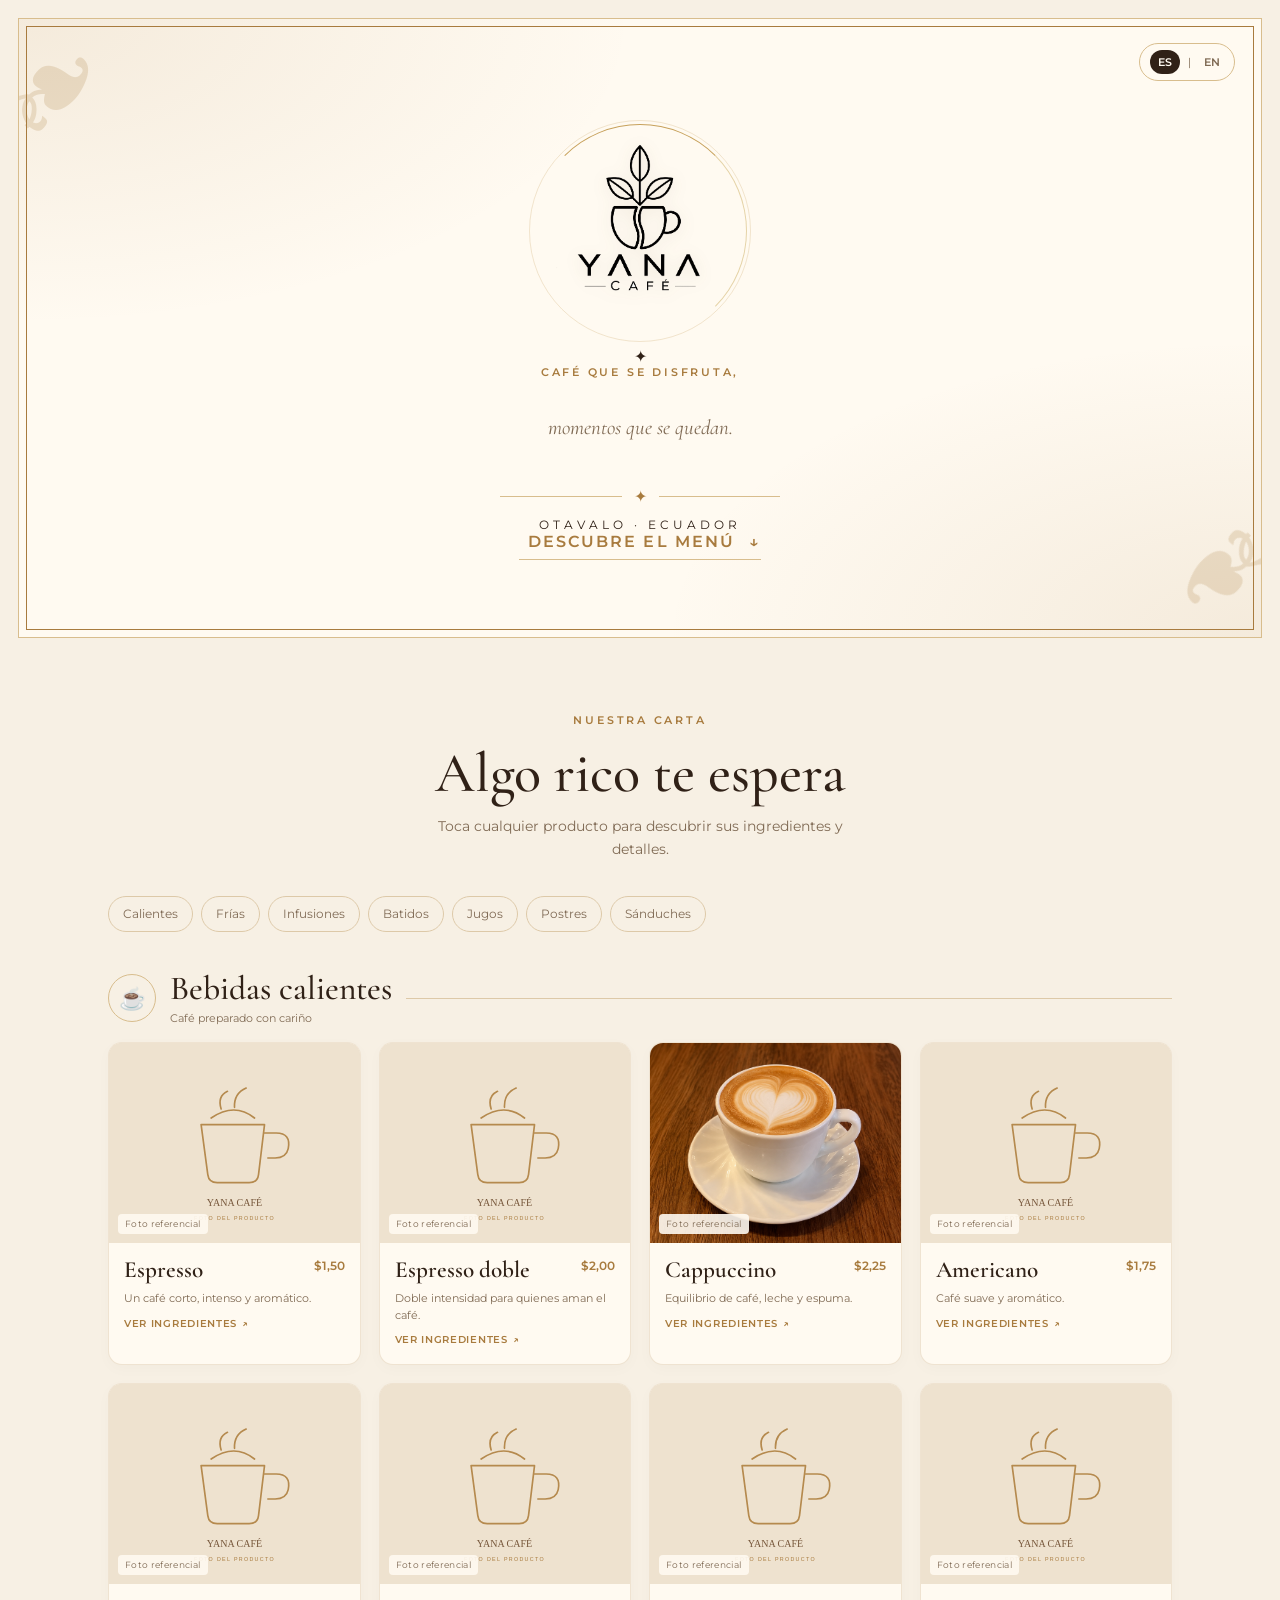
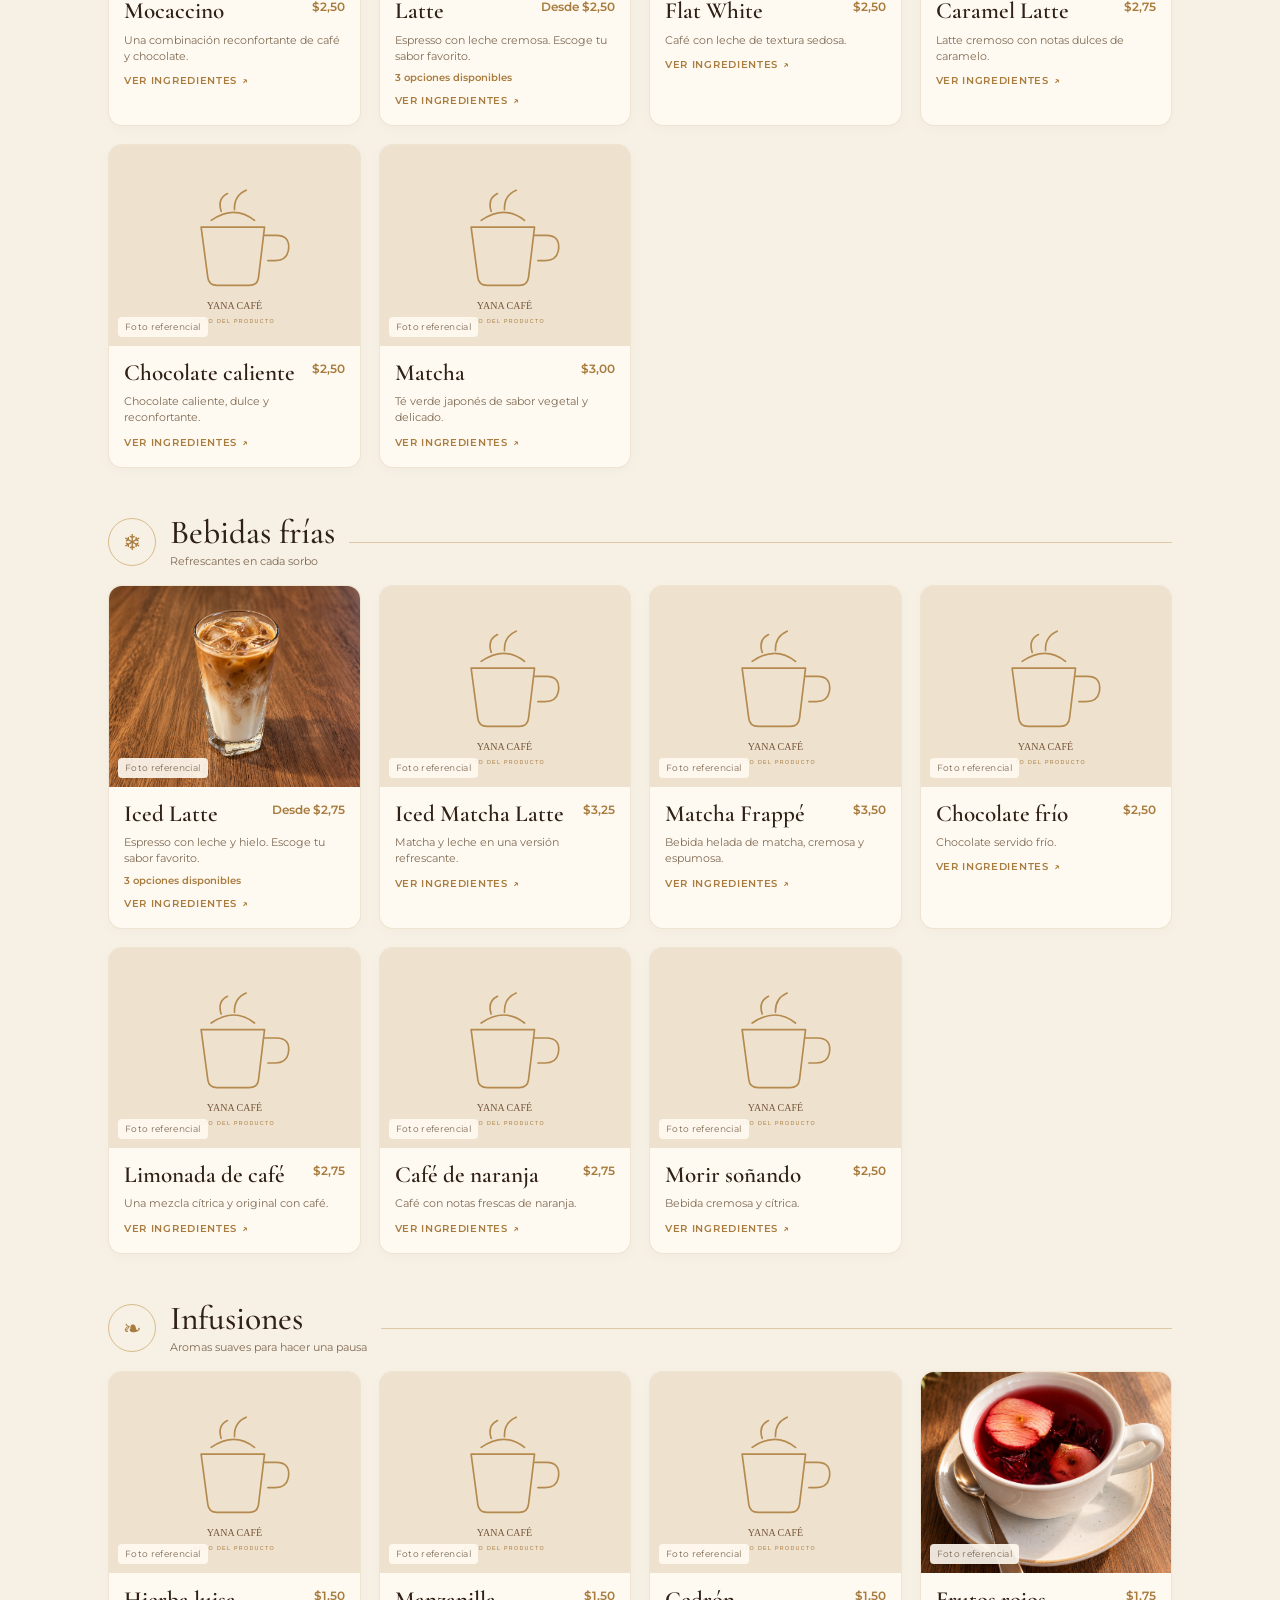
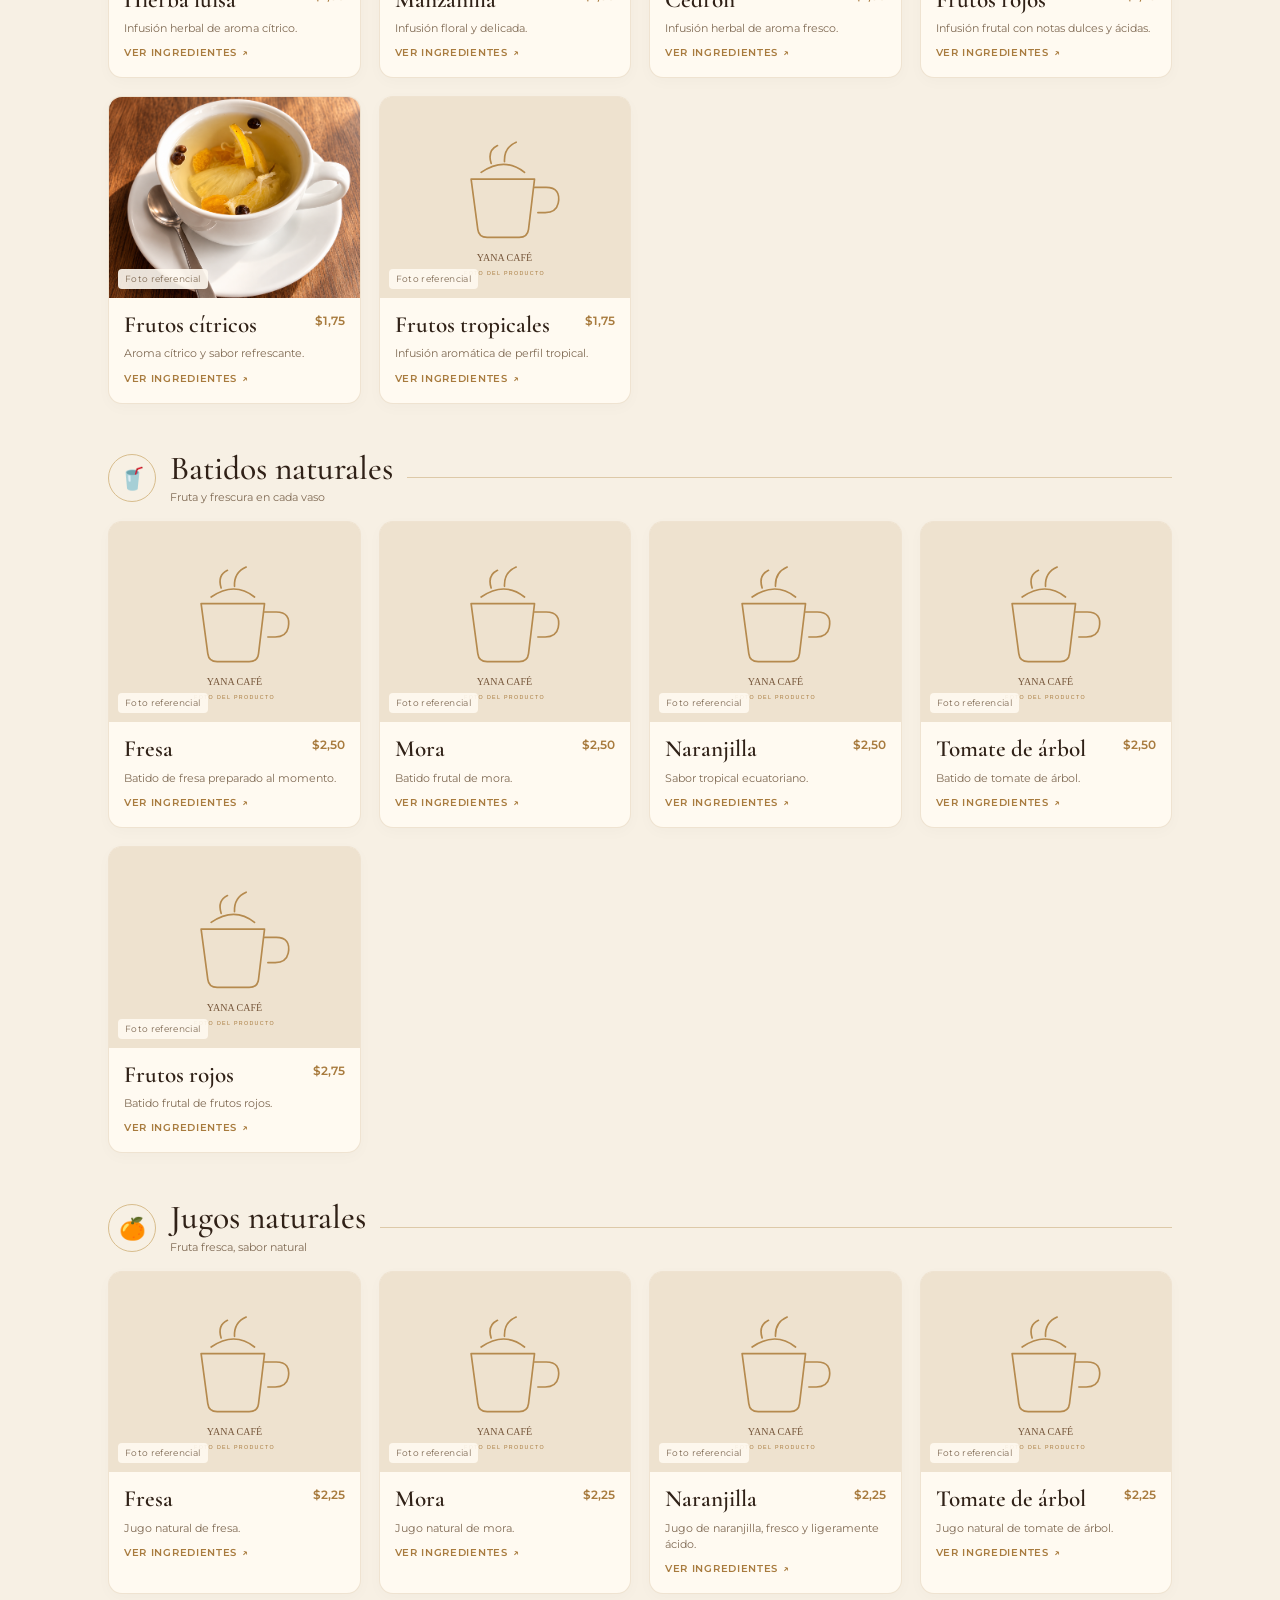
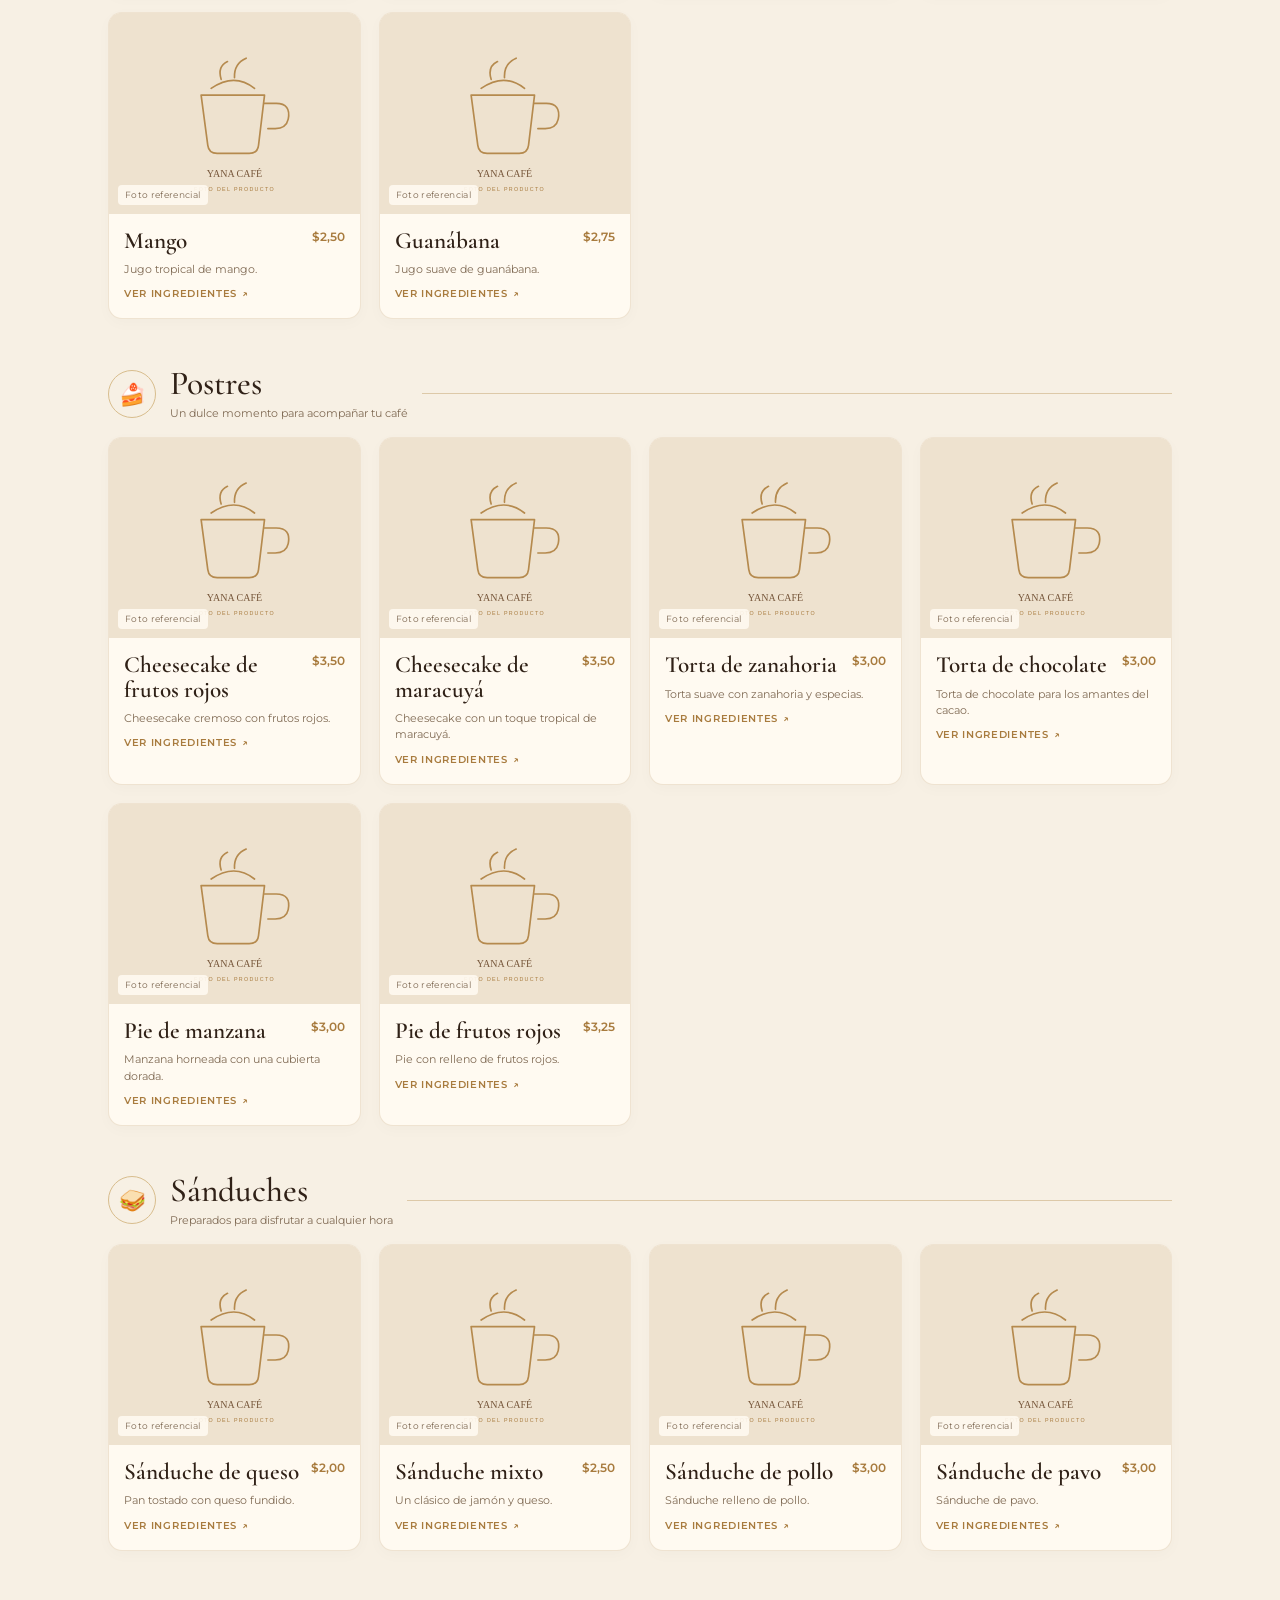
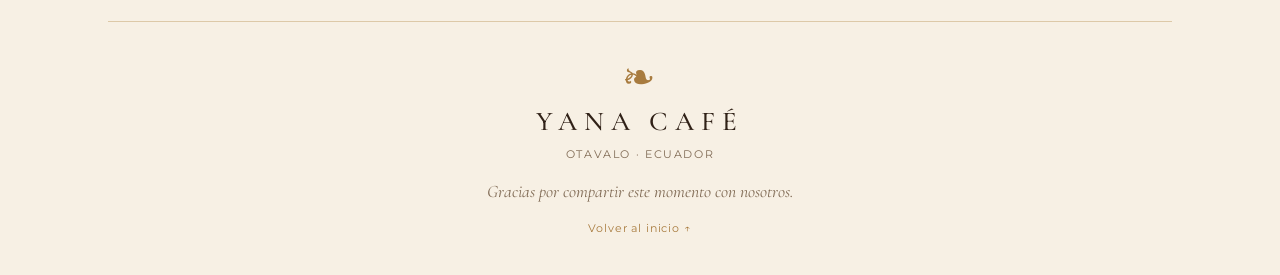
==== commit 8112123e: "Add files via upload" ====
--- a/index.html
+++ b/index.html
@@ -4,56 +4,62 @@
   <meta charset="utf-8">
   <meta name="viewport" content="width=device-width, initial-scale=1">
   <meta name="theme-color" content="#f7f0e4">
-  <meta name="description" content="Menú de Yana Café en Otavalo, Ecuador.">
-  <title>Menú | Yana Café — Otavalo, Ecuador</title>
+  <meta name="description" content="Menú de Yana Café en Otavalo, Ecuador." data-i18n-content="metaDescription">
+  <title data-i18n-title="pageTitle">Menú | Yana Café — Otavalo, Ecuador</title>
   <link rel="preconnect" href="https://images.unsplash.com">
   <link rel="stylesheet" href="styles.css">
+  <link rel="stylesheet" href="styles-bilingual.css">
 </head>
 <body id="top">
   <header class="hero">
+    <div class="language-switch" role="group" aria-label="Language / Idioma">
+      <button type="button" class="language-button is-active" data-language="es" aria-pressed="true">ES</button>
+      <span aria-hidden="true">|</span>
+      <button type="button" class="language-button" data-language="en" aria-pressed="false">EN</button>
+    </div>
    <div class="logo-animado">
   <img src="assets/logo1.png" alt="Yana Café">
 </div>
           <div class="ornament" aria-hidden="true">
   <span></span>✦<span></span>
 </div>
-<p class="eyebrow">Café que se disfruta,</p>
-      <p class="hero-copy">momentos que se quedan.</p>
+<p class="eyebrow" data-i18n="tagline1">Café que se disfruta,</p>
+      <p class="hero-copy" data-i18n="tagline2">momentos que se quedan.</p>
     <div class="gold-rule"><span>✦</span></div>
     <p class="location">OTAVALO · ECUADOR</p>
-    <a class="scroll-cue" href="#menu">DESCUBRE EL MENÚ <span aria-hidden="true">↓</span></a>
+    <a class="scroll-cue" href="#menu"><span data-i18n="discover">DESCUBRE EL MENÚ</span> <span aria-hidden="true">↓</span></a>
   </header>
   <main id="menu" class="page-shell">
     <section class="intro">
-      <p class="eyebrow">NUESTRA CARTA</p>
-      <h2>Algo rico te espera</h2>
-      <p>Toca cualquier producto para descubrir sus ingredientes y detalles.</p>
+      <p class="eyebrow" data-i18n="menuEyebrow">NUESTRA CARTA</p>
+      <h2 data-i18n="introTitle">Algo rico te espera</h2>
+      <p data-i18n="introDescription">Toca cualquier producto para descubrir sus ingredientes y detalles.</p>
     </section>
-    <nav class="category-nav" aria-label="Categorías del menú" id="categoryNav">
-      <a href="#calientes">Calientes</a><a href="#frias">Frías</a>
-      <a href="#infusiones">Infusiones</a><a href="#batidos">Batidos</a>
-      <a href="#jugos">Jugos</a><a href="#postres">Postres</a><a href="#sanduches">Sánduches</a>
+    <nav class="category-nav" aria-label="Categorías del menú" id="categoryNav" data-i18n-aria="categoryNav">
+      <a href="#calientes" data-i18n="catHot">Calientes</a><a href="#frias" data-i18n="catCold">Frías</a>
+      <a href="#infusiones" data-i18n="catInfusions">Infusiones</a><a href="#batidos" data-i18n="catSmoothies">Batidos</a>
+      <a href="#jugos" data-i18n="catJuices">Jugos</a><a href="#postres" data-i18n="catDesserts">Postres</a><a href="#sanduches" data-i18n="catSandwiches">Sánduches</a>
     </nav>
     <div id="menuSections" class="menu-sections"></div>
     <footer class="footer">
       <div class="footer-flourish" aria-hidden="true">❧</div>
       <p class="footer-brand">YANA CAFÉ</p><p>OTAVALO · ECUADOR</p>
-      <p class="footer-note">Gracias por compartir este momento con nosotros.</p>
-      <a class="back-top" href="#top">Volver al inicio ↑</a>
+      <p class="footer-note" data-i18n="footerNote">Gracias por compartir este momento con nosotros.</p>
+      <a class="back-top" href="#top"><span data-i18n="backTop">Volver al inicio</span> ↑</a>
     </footer>
   </main>
   <dialog id="productDialog" class="product-dialog" aria-labelledby="dialogName">
-    <button class="dialog-close" id="dialogClose" aria-label="Cerrar detalles">×</button>
+    <button class="dialog-close" id="dialogClose" aria-label="Cerrar detalles" data-i18n-aria="closeDetails">×</button>
     <img id="dialogImage" class="dialog-image" src="" alt="">
     <div class="dialog-content">
       <p id="dialogCategory" class="eyebrow"></p><h2 id="dialogName"></h2>
       <p id="dialogDescription" class="dialog-description"></p>
       <div id="variantBlock" class="variant-block" hidden>
-        <h3>Elige tu opción</h3><div id="variantOptions" class="variant-options"></div>
+        <h3 data-i18n="chooseOption">Elige tu opción</h3><div id="variantOptions" class="variant-options"></div>
       </div>
-      <div class="ingredient-block"><h3>Ingredientes</h3><p id="dialogIngredients"></p></div>
+      <div class="ingredient-block"><h3 data-i18n="ingredients">Ingredientes</h3><p id="dialogIngredients"></p></div>
       <p id="dialogPrice" class="dialog-price"></p>
-      <p class="allergen-note">Consulta con nuestro equipo si necesitas información sobre alérgenos.</p>
+      <p class="allergen-note" data-i18n="allergenNote">Consulta con nuestro equipo si necesitas información sobre alérgenos.</p>
     </div>
   </dialog>
   <script src="script.js"></script>
--- a/styles-bilingual.css
+++ b/styles-bilingual.css
@@ -0,0 +1,45 @@
+
+/* Selector de idioma ES / EN */
+.language-switch {
+  position: absolute;
+  top: 24px;
+  right: 26px;
+  z-index: 5;
+  display: inline-flex;
+  align-items: center;
+  gap: 8px;
+  padding: 6px 10px;
+  border: 1px solid var(--gold-light, #d8bd8d);
+  border-radius: 999px;
+  background: rgba(255, 250, 241, .92);
+  color: var(--muted, #806b55);
+  font-family: 'Montserrat', sans-serif;
+  font-size: .7rem;
+  letter-spacing: .08em;
+  backdrop-filter: blur(8px);
+}
+.language-button {
+  border: 0;
+  background: transparent;
+  color: var(--muted, #806b55);
+  font: inherit;
+  font-weight: 600;
+  padding: 5px 4px;
+  border-radius: 999px;
+  cursor: pointer;
+  transition: color .2s ease, background .2s ease;
+}
+.language-button:hover,
+.language-button:focus-visible {
+  outline: 1px solid var(--gold, #a87b3e);
+  outline-offset: 2px;
+}
+.language-button.is-active {
+  color: #fffaf1;
+  background: var(--ink, #302117);
+  padding-inline: 8px;
+}
+@media (max-width: 480px) {
+  .language-switch { top: 22px; right: 22px; }
+  .hero { padding-top: 70px; }
+}
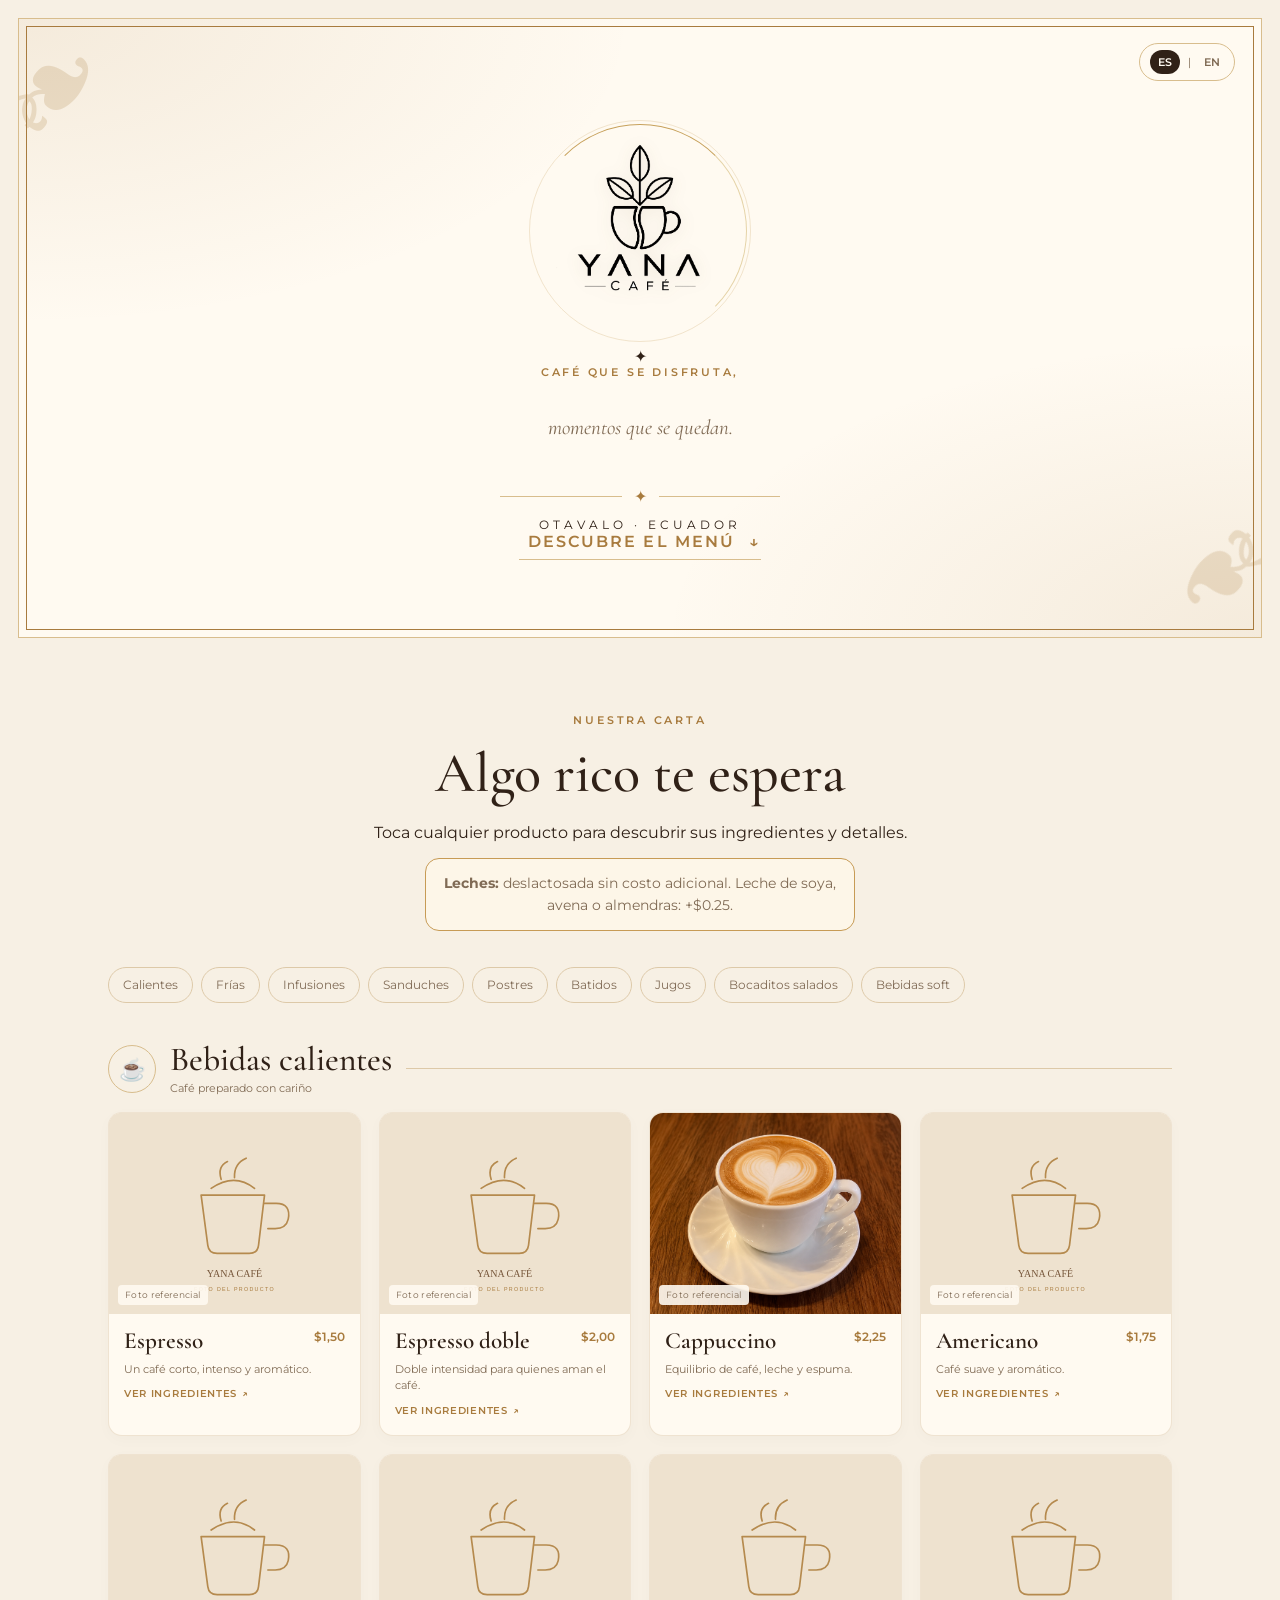
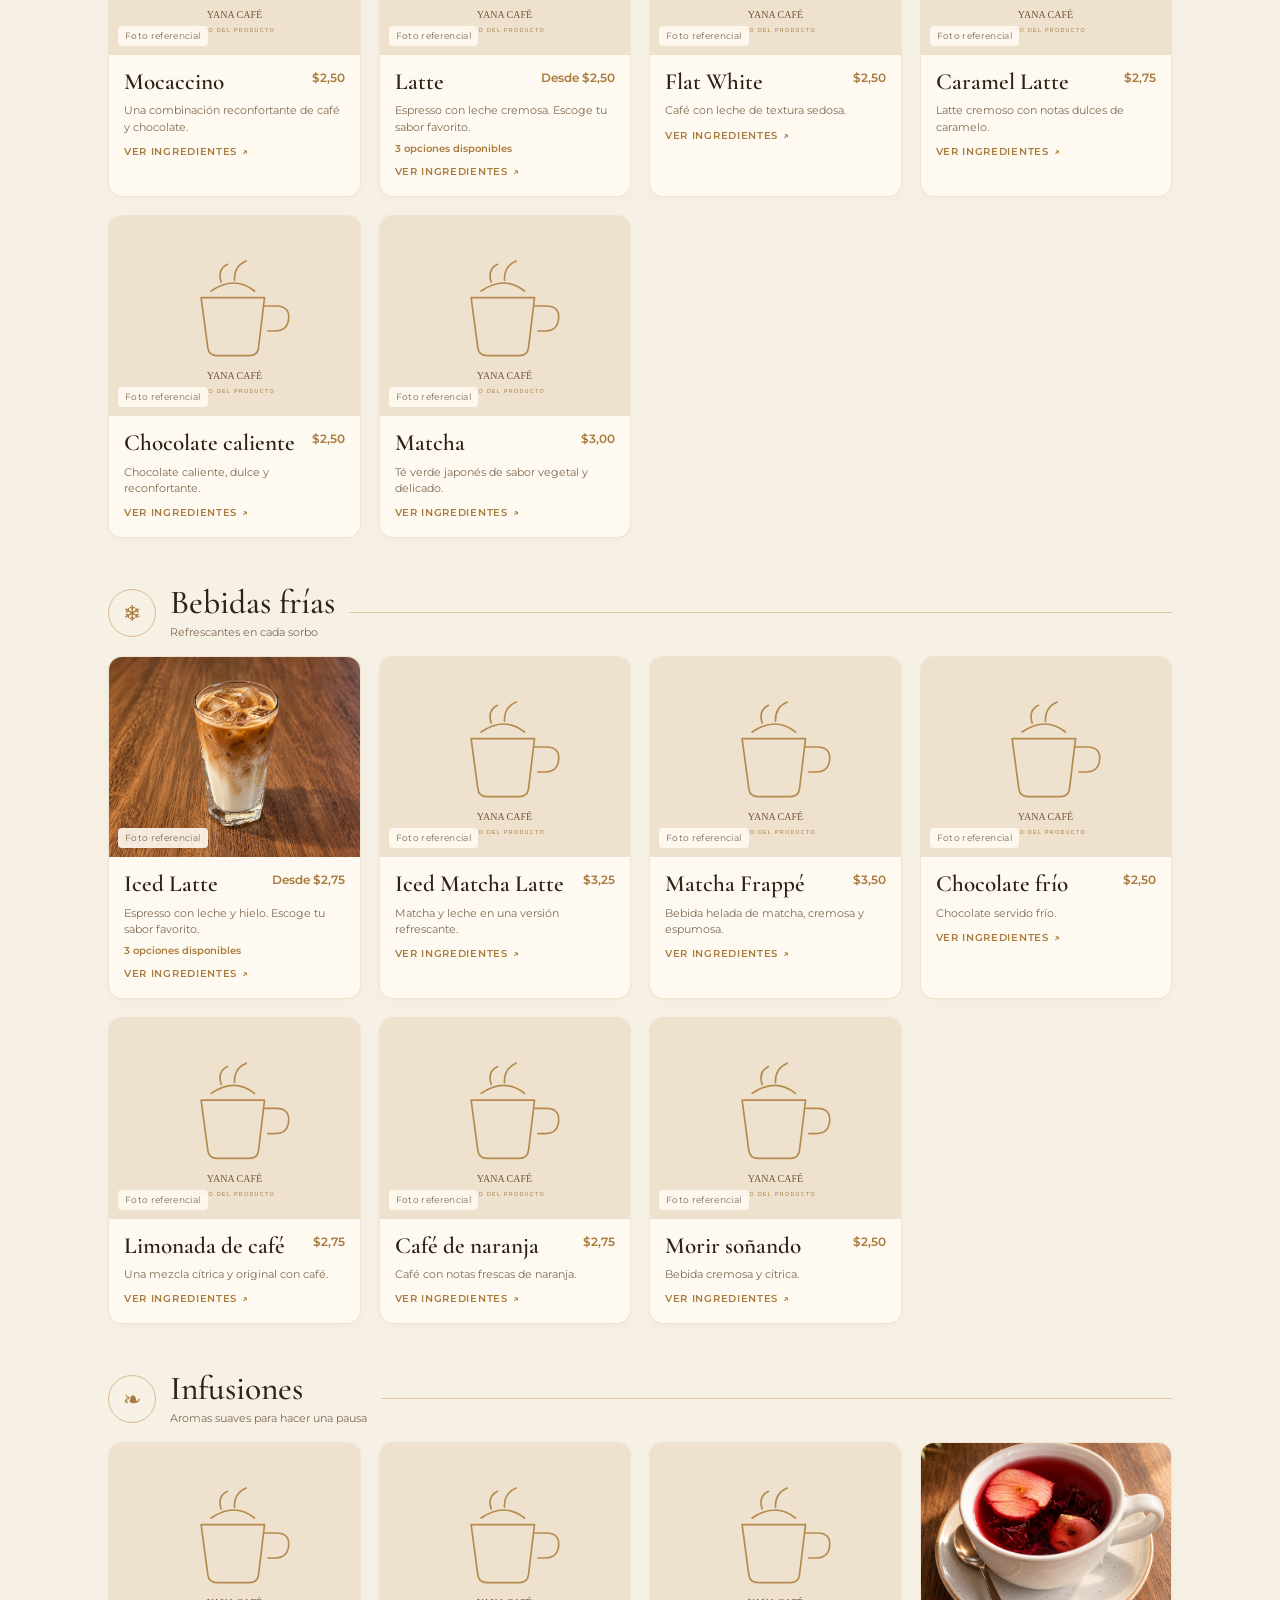
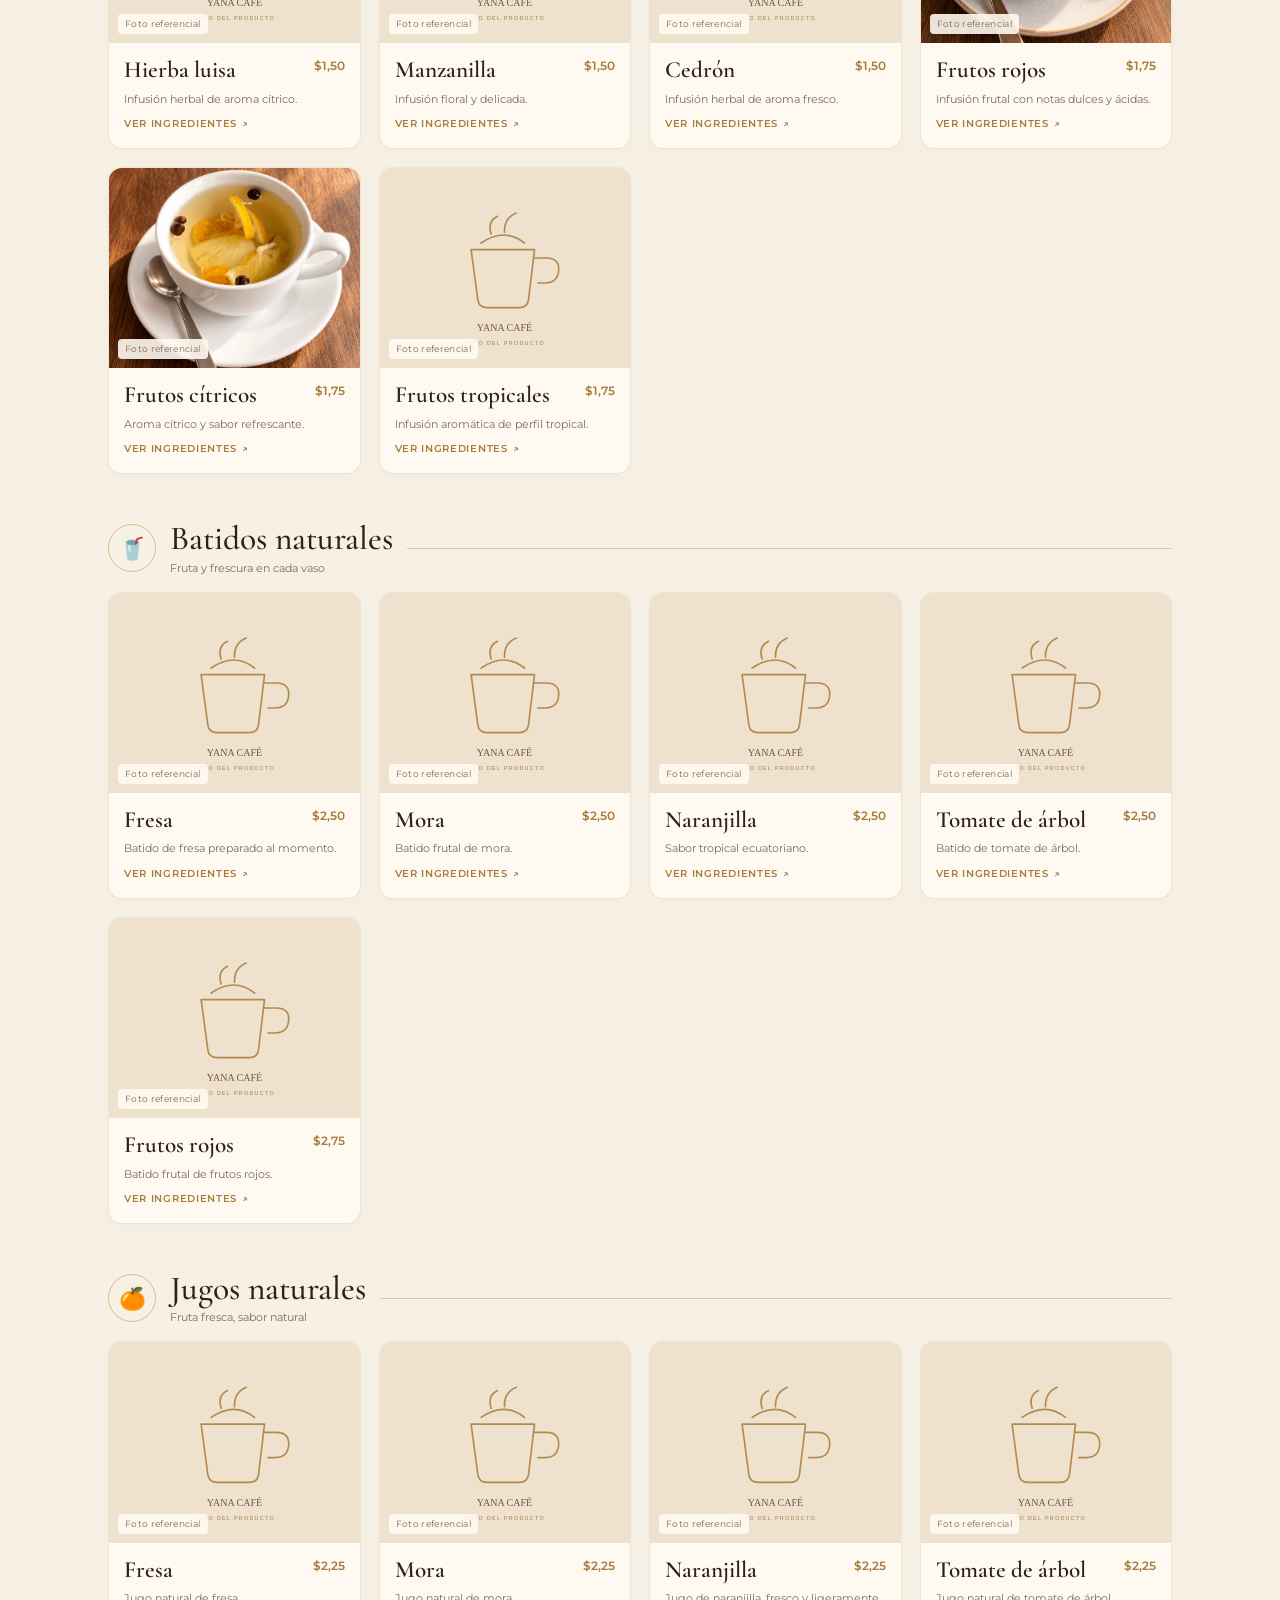
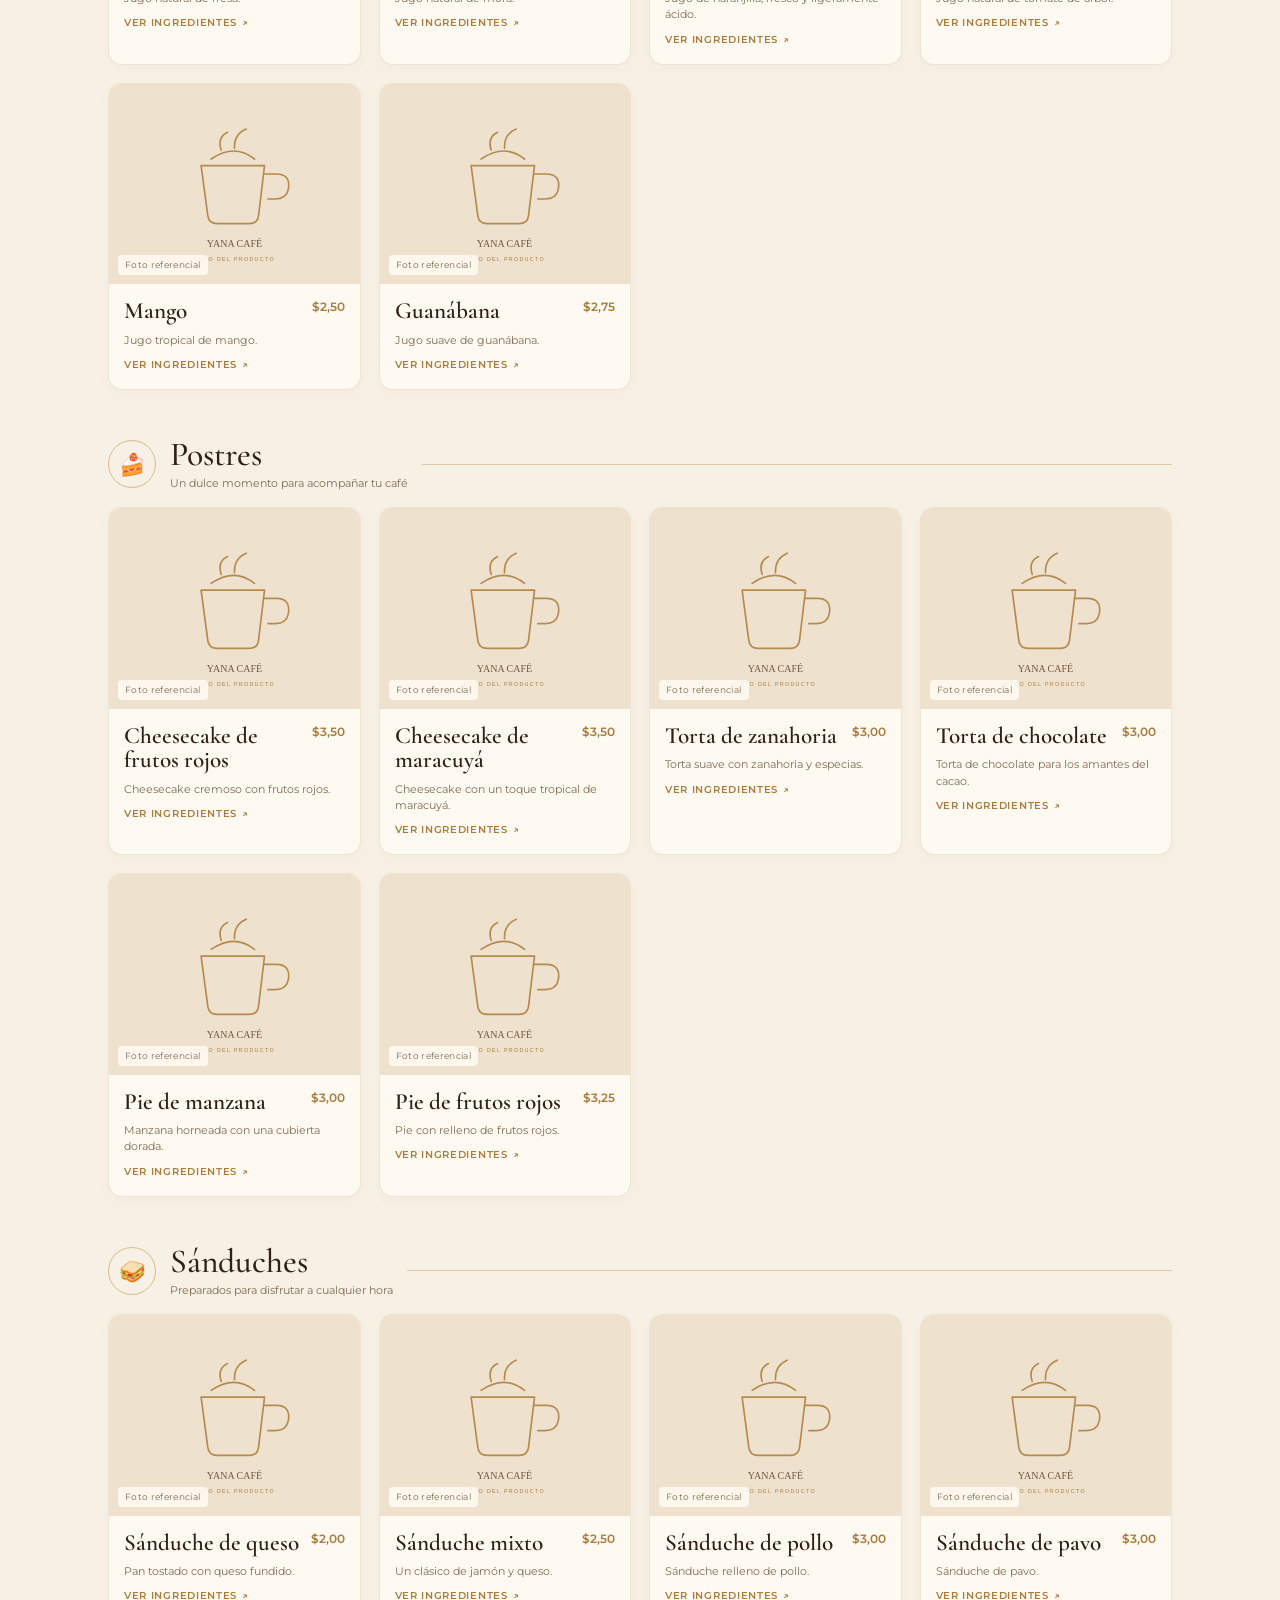
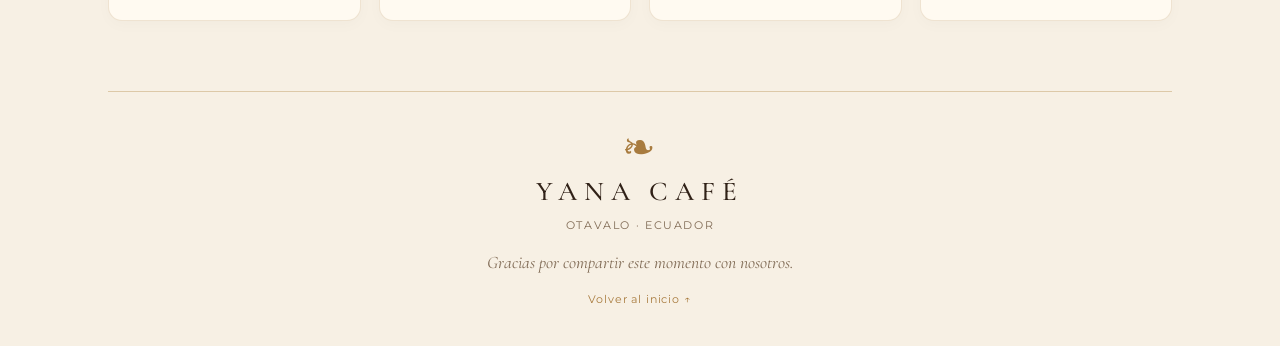
==== commit a5df8b1b: "Add files via upload" ====
--- a/index.html
+++ b/index.html
@@ -9,6 +9,7 @@
   <link rel="preconnect" href="https://images.unsplash.com">
   <link rel="stylesheet" href="styles.css">
   <link rel="stylesheet" href="styles-bilingual.css">
+<style>.milk-note{max-width:680px;margin:1rem auto;padding:.8rem 1rem;border:1px solid #c79b55;border-radius:14px;color:#553522;background:rgba(255,248,235,.72);font-size:.95rem;line-height:1.5;text-align:center}</style>
 </head>
 <body id="top">
   <header class="hero">
@@ -34,11 +35,12 @@
       <p class="eyebrow" data-i18n="menuEyebrow">NUESTRA CARTA</p>
       <h2 data-i18n="introTitle">Algo rico te espera</h2>
       <p data-i18n="introDescription">Toca cualquier producto para descubrir sus ingredientes y detalles.</p>
+      <p class="milk-note"><strong>Leches:</strong> deslactosada sin costo adicional. Leche de soya, avena o almendras: +$0.25.</p>
     </section>
     <nav class="category-nav" aria-label="Categorías del menú" id="categoryNav" data-i18n-aria="categoryNav">
       <a href="#calientes" data-i18n="catHot">Calientes</a><a href="#frias" data-i18n="catCold">Frías</a>
-      <a href="#infusiones" data-i18n="catInfusions">Infusiones</a><a href="#batidos" data-i18n="catSmoothies">Batidos</a>
-      <a href="#jugos" data-i18n="catJuices">Jugos</a><a href="#postres" data-i18n="catDesserts">Postres</a><a href="#sanduches" data-i18n="catSandwiches">Sánduches</a>
+      <a href="#infusiones" data-i18n="catInfusions">Infusiones</a><a href="#sanduches">Sanduches</a><a href="#postres" data-i18n="catDesserts">Postres</a><a href="#batidos" data-i18n="catSmoothies">Batidos</a>
+      <a href="#jugos" data-i18n="catJuices">Jugos</a><a href="#bocaditos">Bocaditos salados</a><a href="#soft">Bebidas soft</a>
     </nav>
     <div id="menuSections" class="menu-sections"></div>
     <footer class="footer">
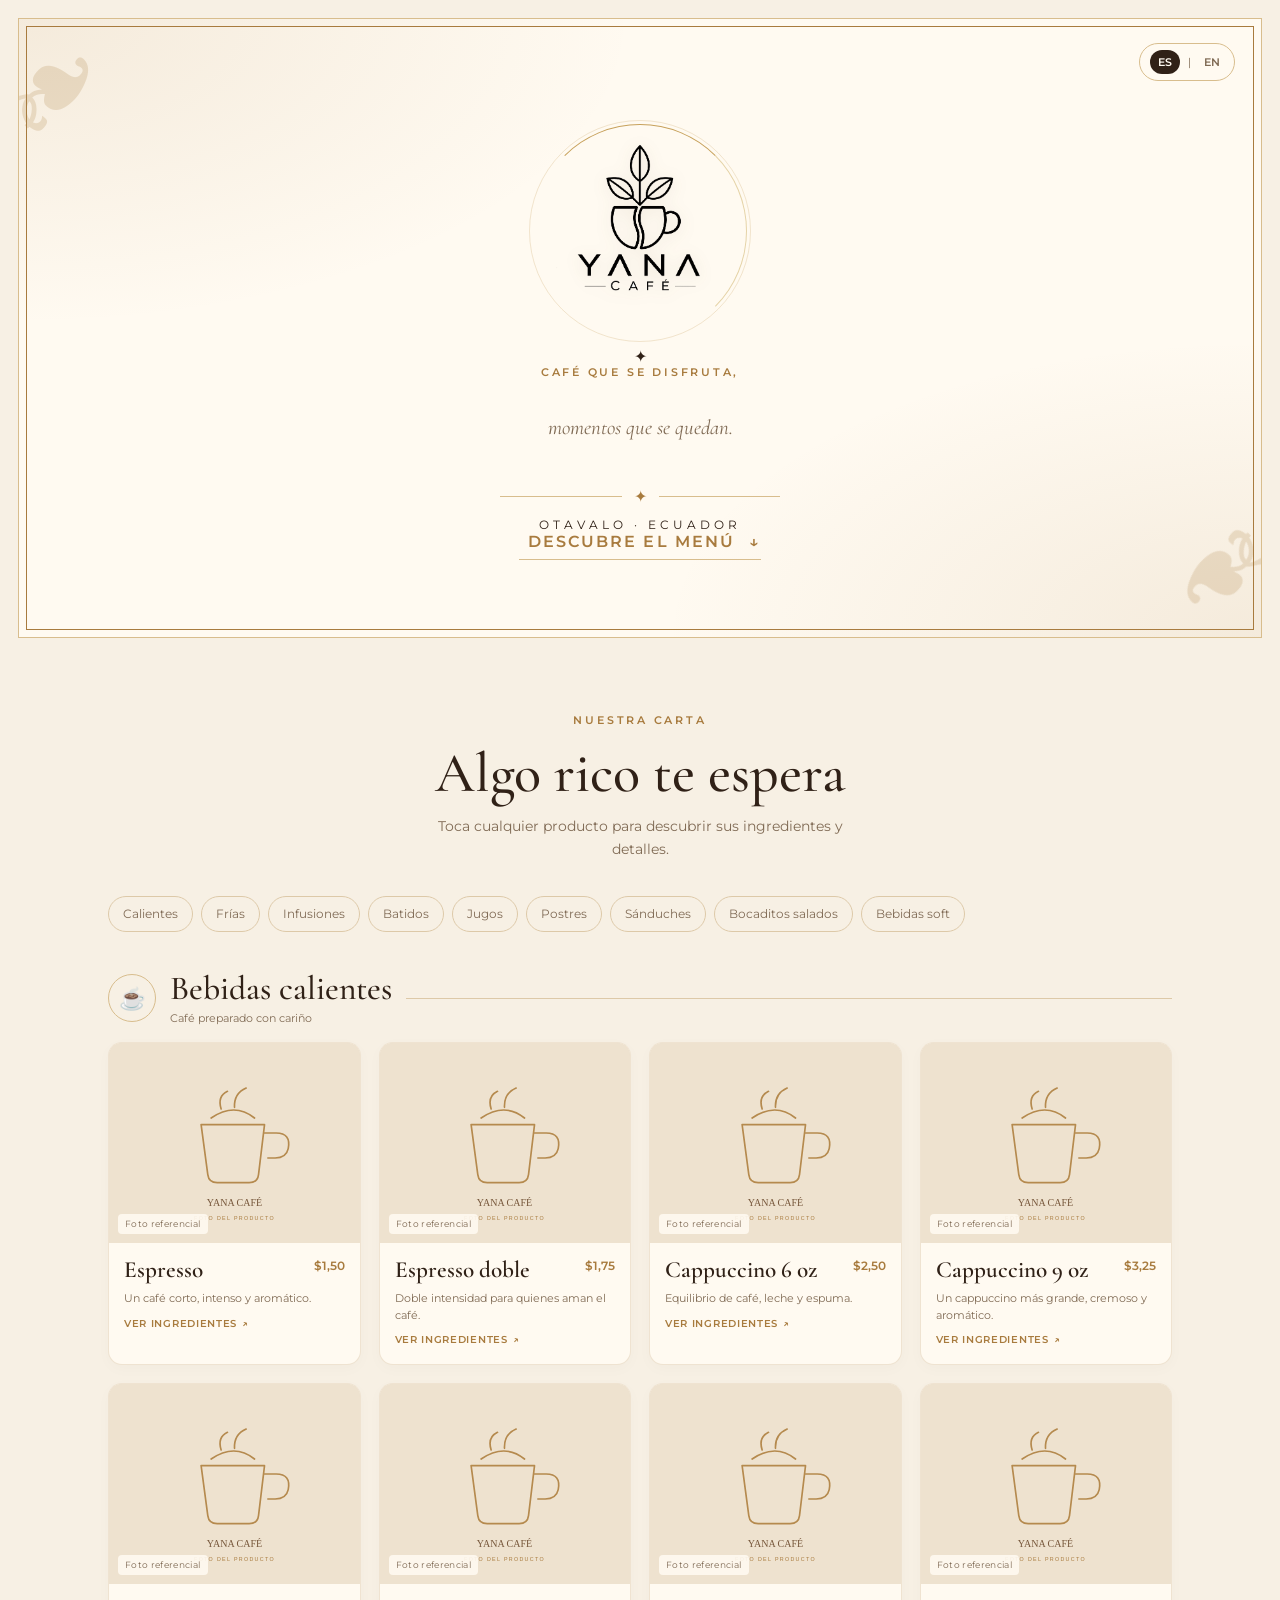
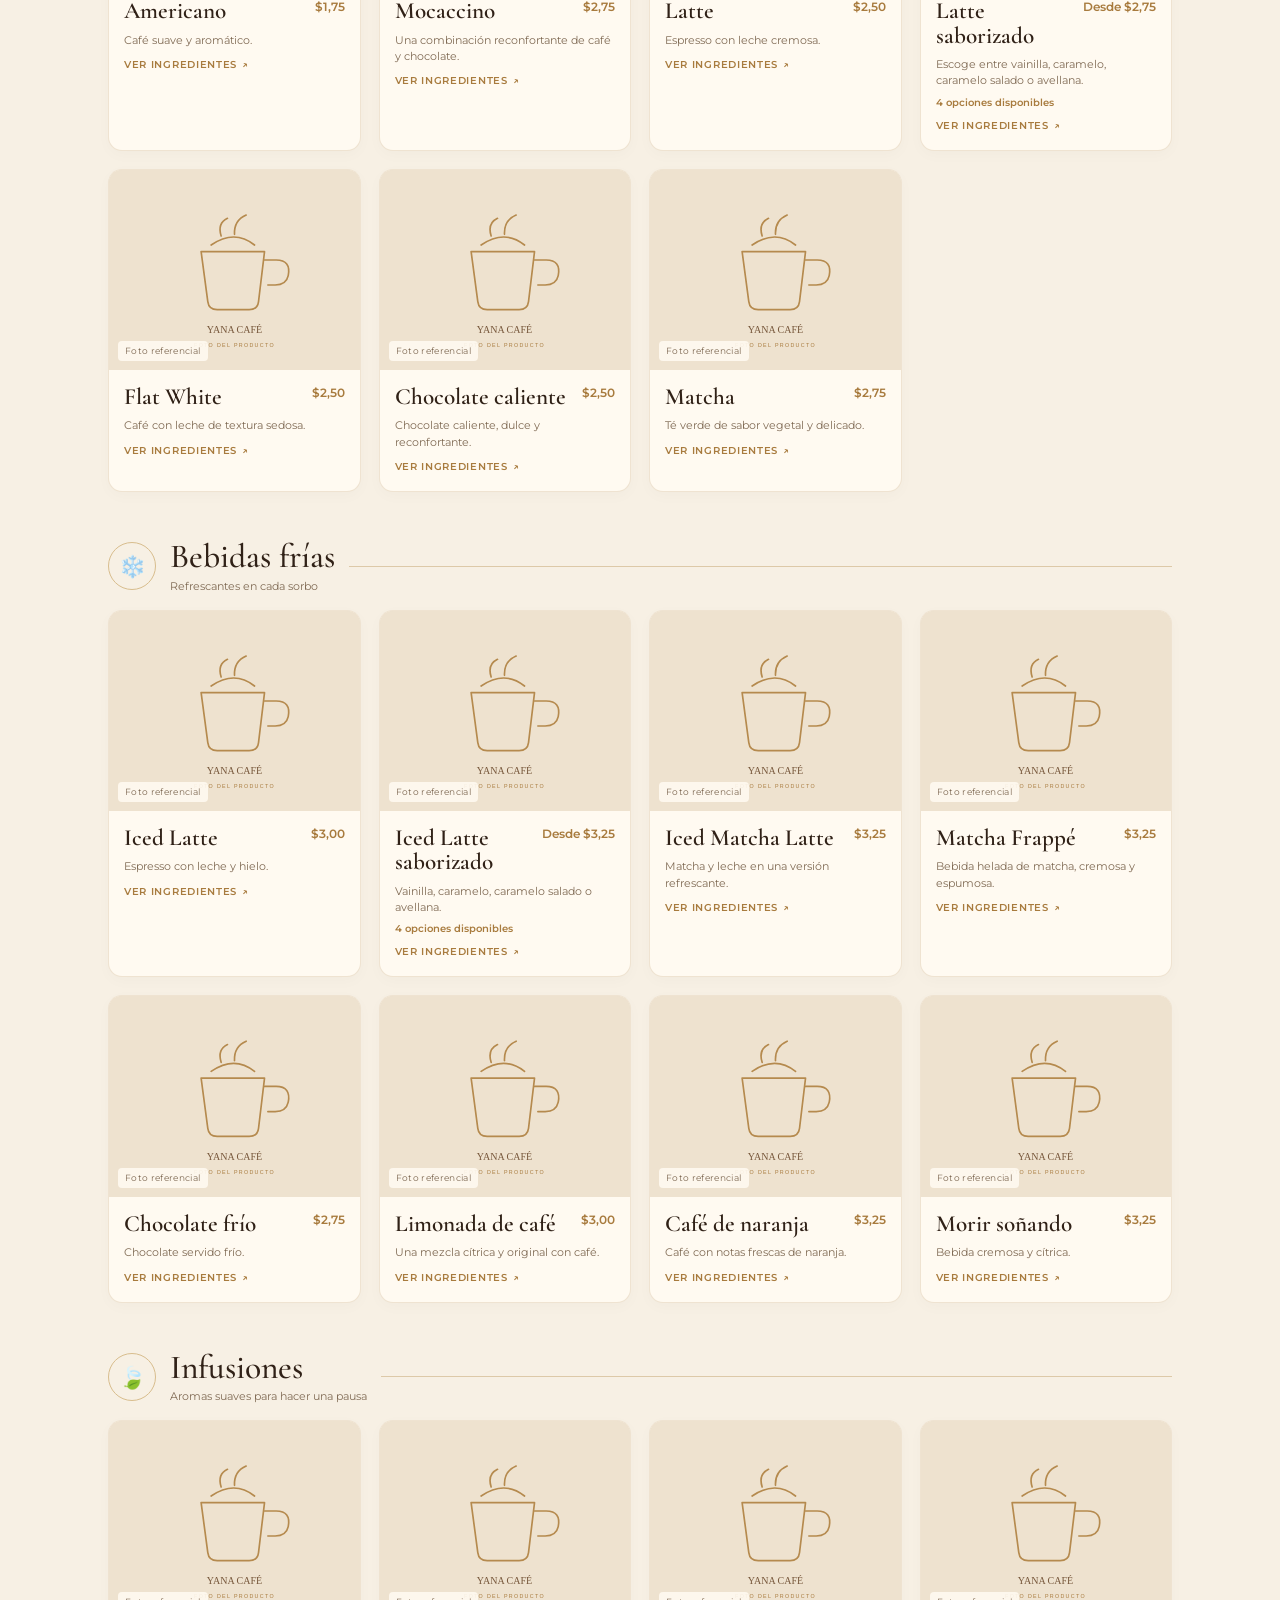
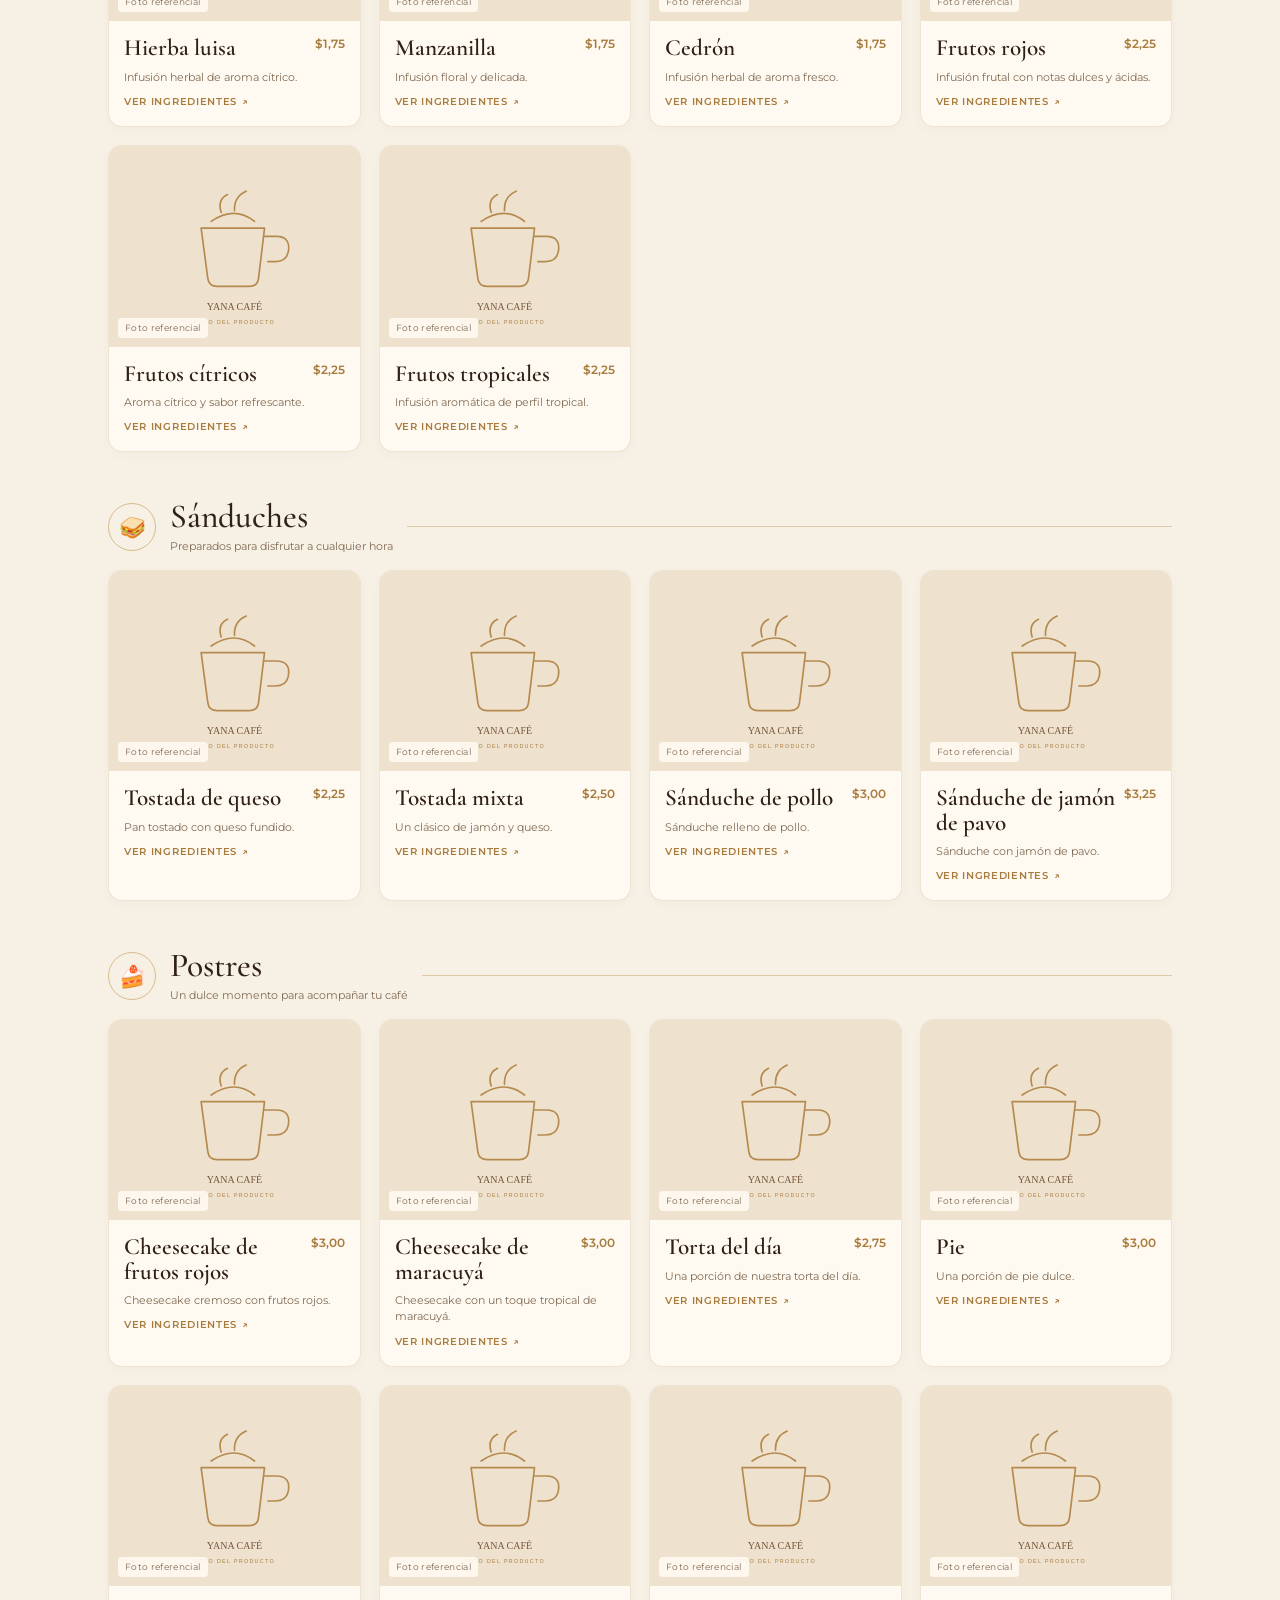
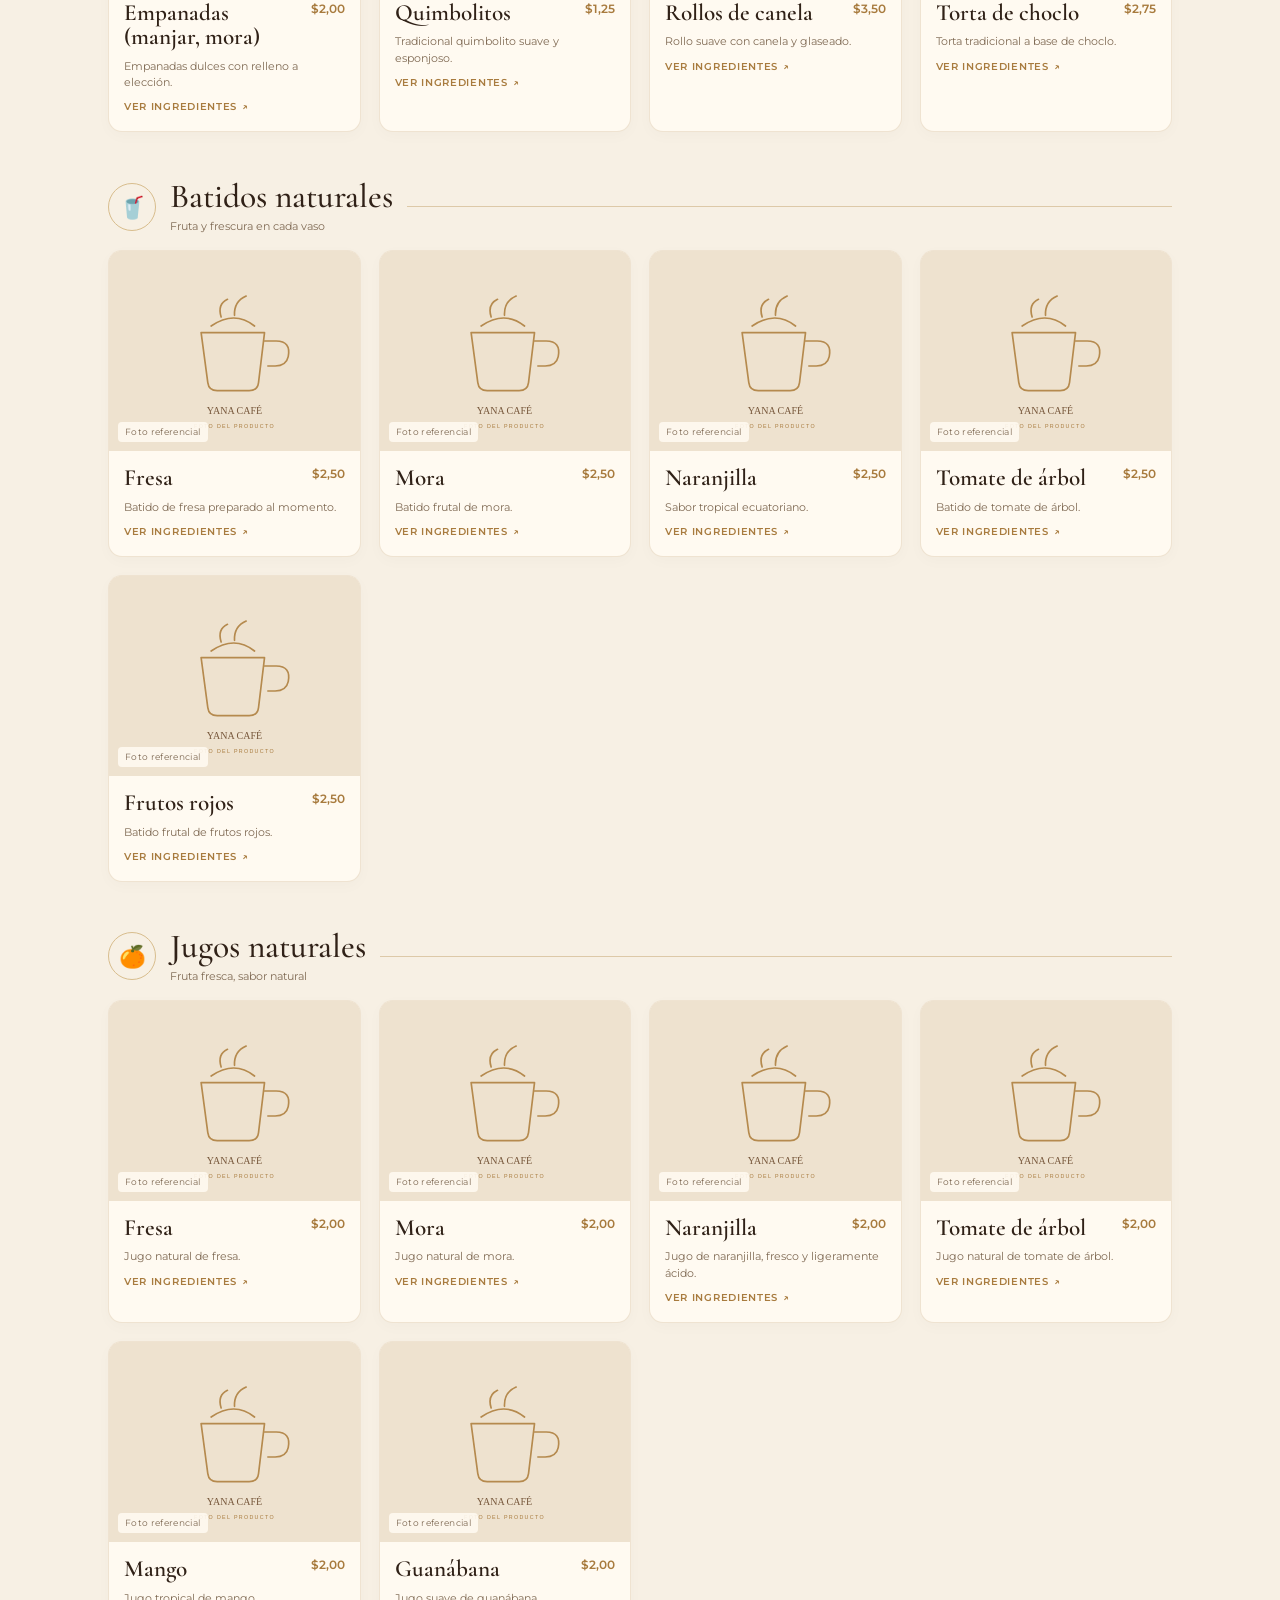
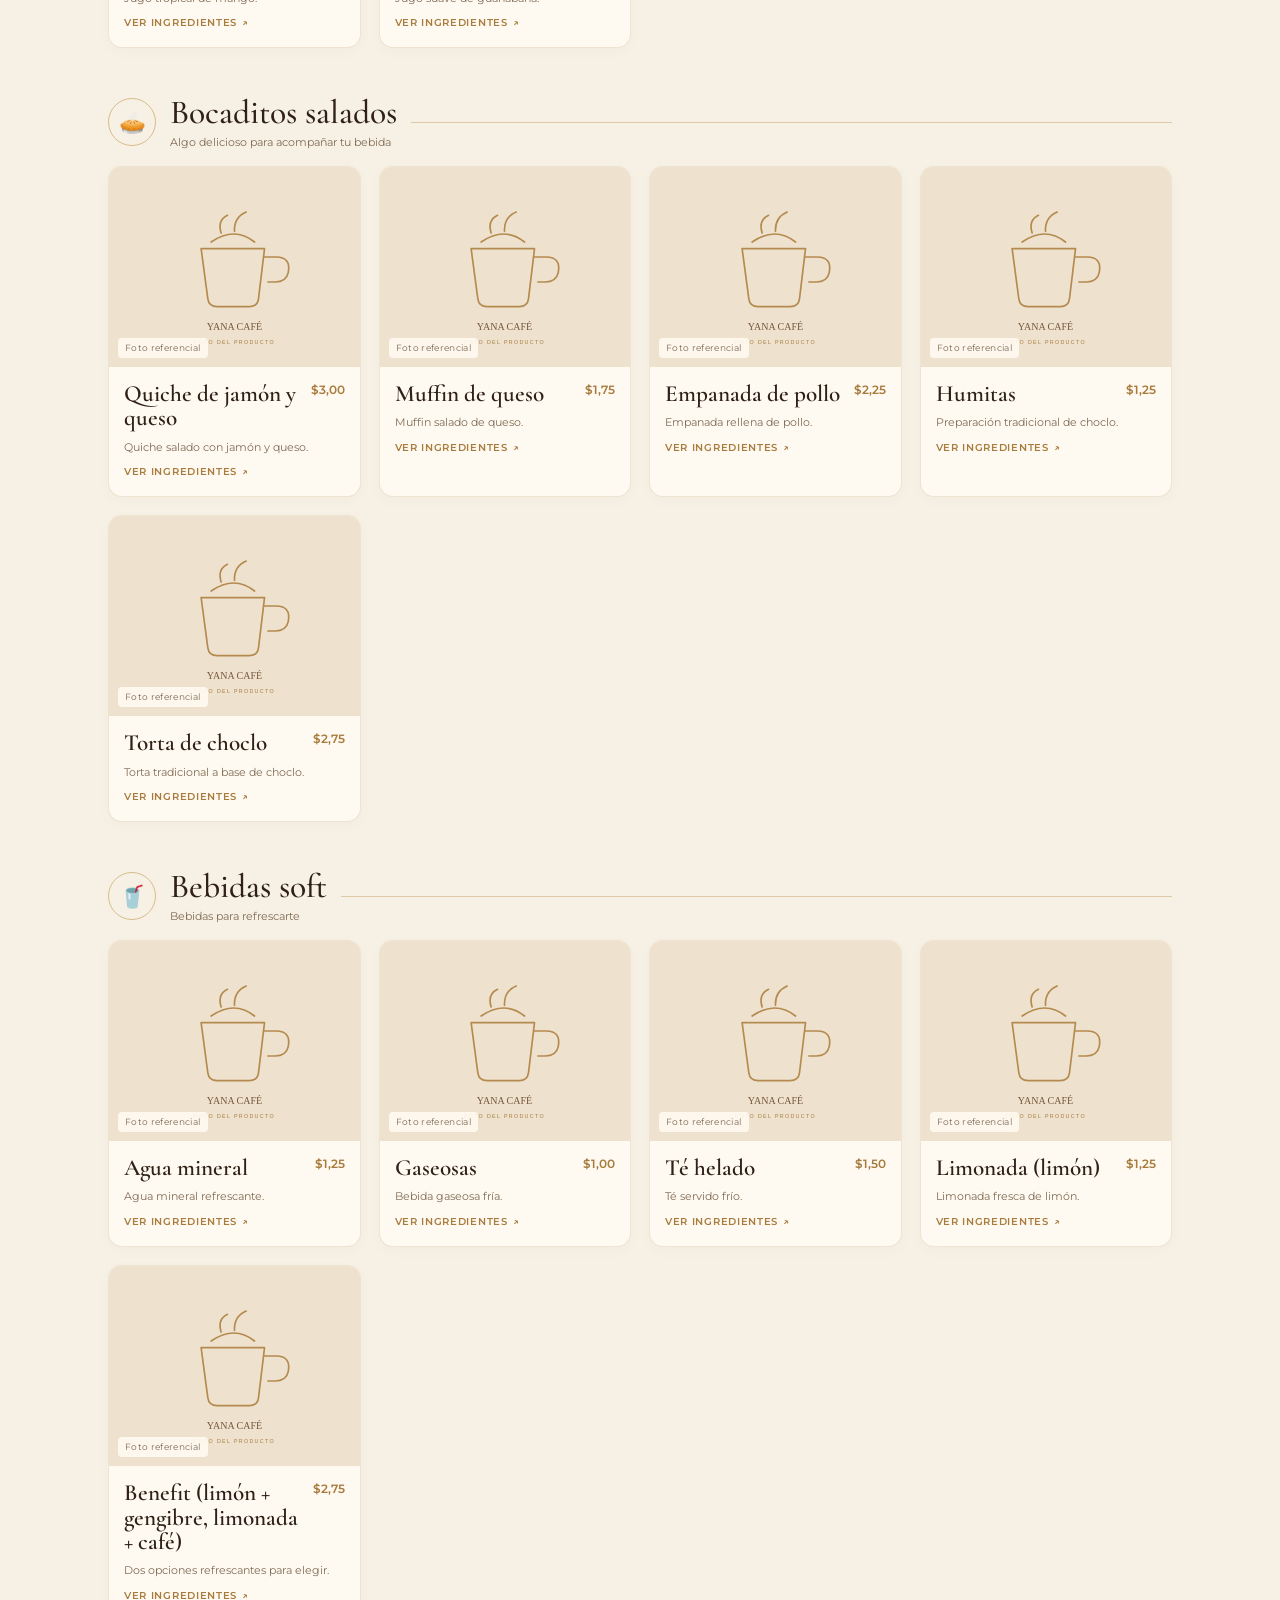
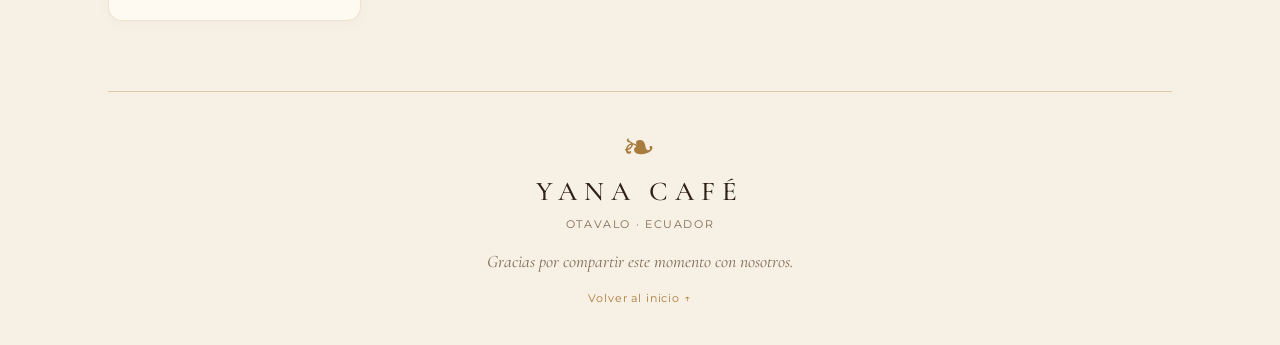
==== commit 2772090e: "Add files via upload" ====
--- a/index.html
+++ b/index.html
@@ -9,7 +9,6 @@
   <link rel="preconnect" href="https://images.unsplash.com">
   <link rel="stylesheet" href="styles.css">
   <link rel="stylesheet" href="styles-bilingual.css">
-<style>.milk-note{max-width:680px;margin:1rem auto;padding:.8rem 1rem;border:1px solid #c79b55;border-radius:14px;color:#553522;background:rgba(255,248,235,.72);font-size:.95rem;line-height:1.5;text-align:center}</style>
 </head>
 <body id="top">
   <header class="hero">
@@ -35,12 +34,11 @@
       <p class="eyebrow" data-i18n="menuEyebrow">NUESTRA CARTA</p>
       <h2 data-i18n="introTitle">Algo rico te espera</h2>
       <p data-i18n="introDescription">Toca cualquier producto para descubrir sus ingredientes y detalles.</p>
-      <p class="milk-note"><strong>Leches:</strong> deslactosada sin costo adicional. Leche de soya, avena o almendras: +$0.25.</p>
     </section>
     <nav class="category-nav" aria-label="Categorías del menú" id="categoryNav" data-i18n-aria="categoryNav">
       <a href="#calientes" data-i18n="catHot">Calientes</a><a href="#frias" data-i18n="catCold">Frías</a>
-      <a href="#infusiones" data-i18n="catInfusions">Infusiones</a><a href="#sanduches">Sanduches</a><a href="#postres" data-i18n="catDesserts">Postres</a><a href="#batidos" data-i18n="catSmoothies">Batidos</a>
-      <a href="#jugos" data-i18n="catJuices">Jugos</a><a href="#bocaditos">Bocaditos salados</a><a href="#soft">Bebidas soft</a>
+      <a href="#infusiones" data-i18n="catInfusions">Infusiones</a><a href="#batidos" data-i18n="catSmoothies">Batidos</a>
+      <a href="#jugos" data-i18n="catJuices">Jugos</a><a href="#postres" data-i18n="catDesserts">Postres</a><a href="#sanduches" data-i18n="catSandwiches">Sánduches</a><a href="#bocaditos">Bocaditos salados</a><a href="#soft">Bebidas soft</a>
     </nav>
     <div id="menuSections" class="menu-sections"></div>
     <footer class="footer">
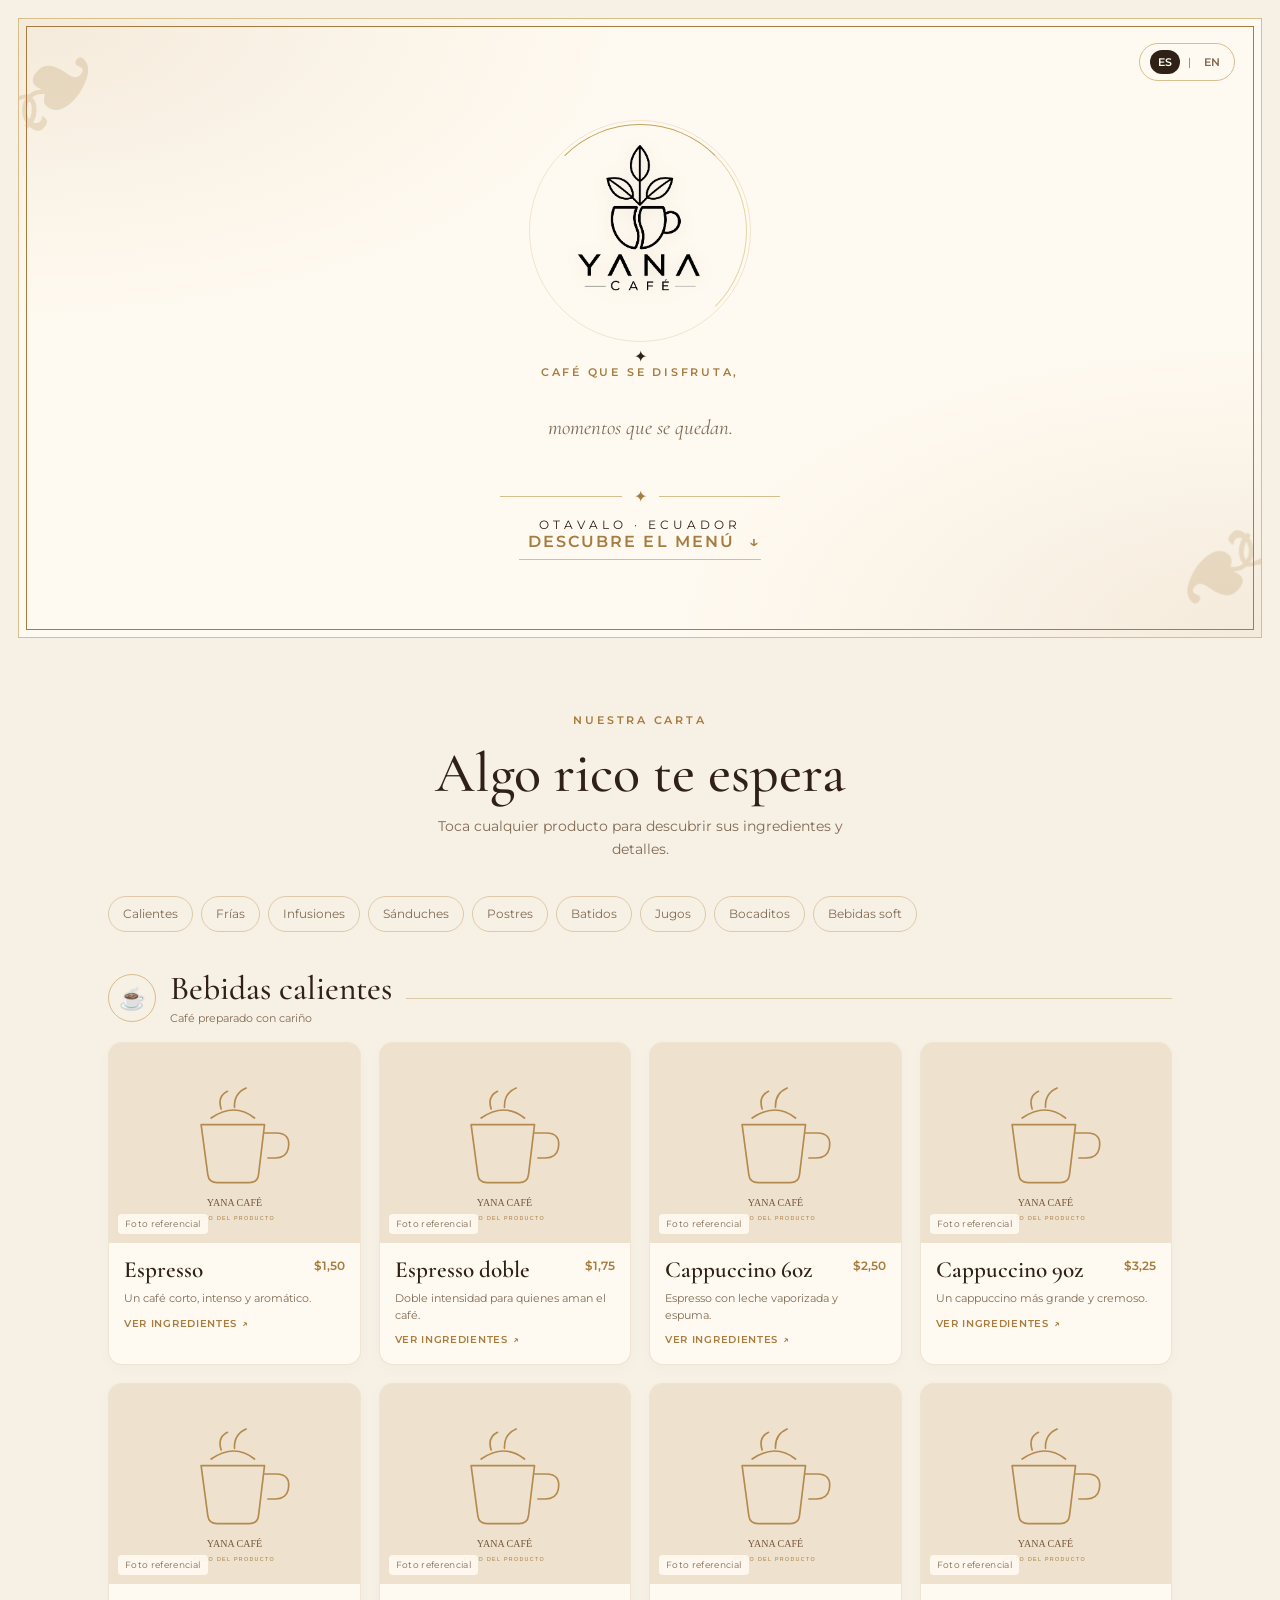
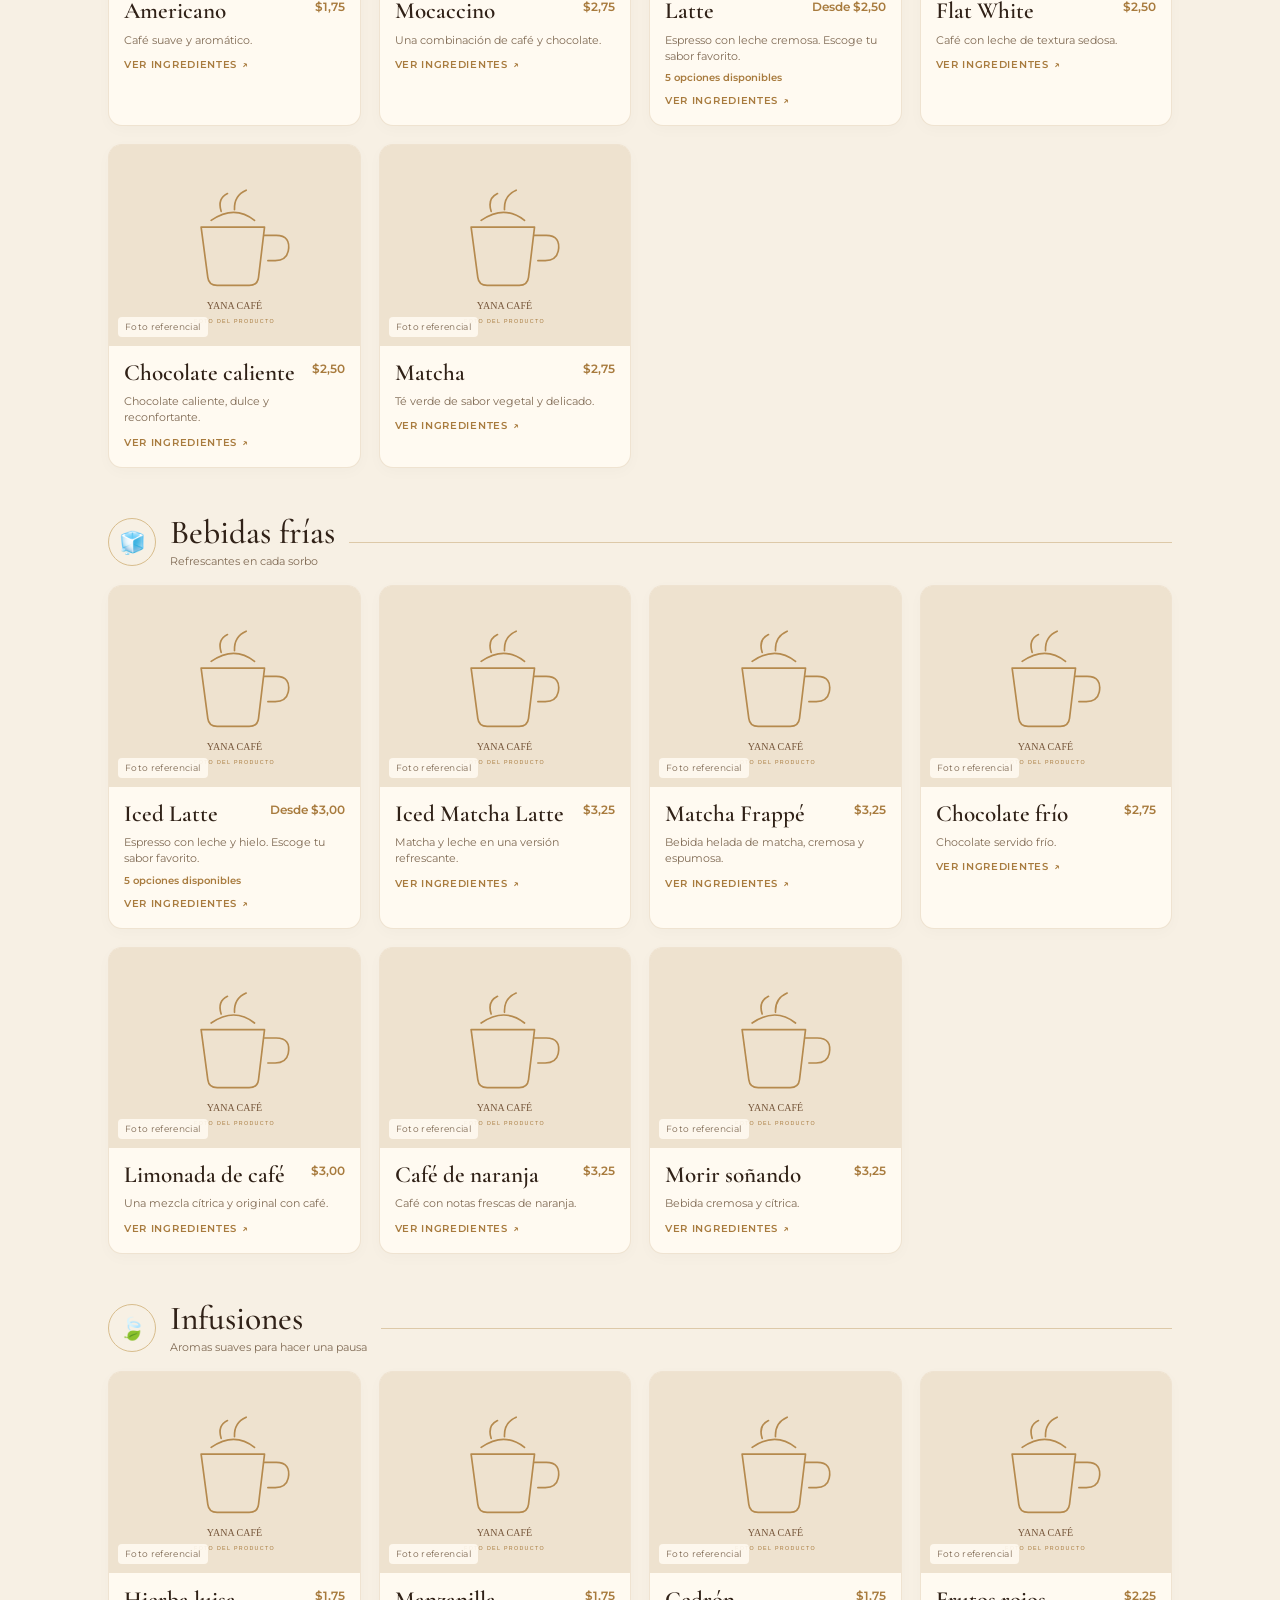
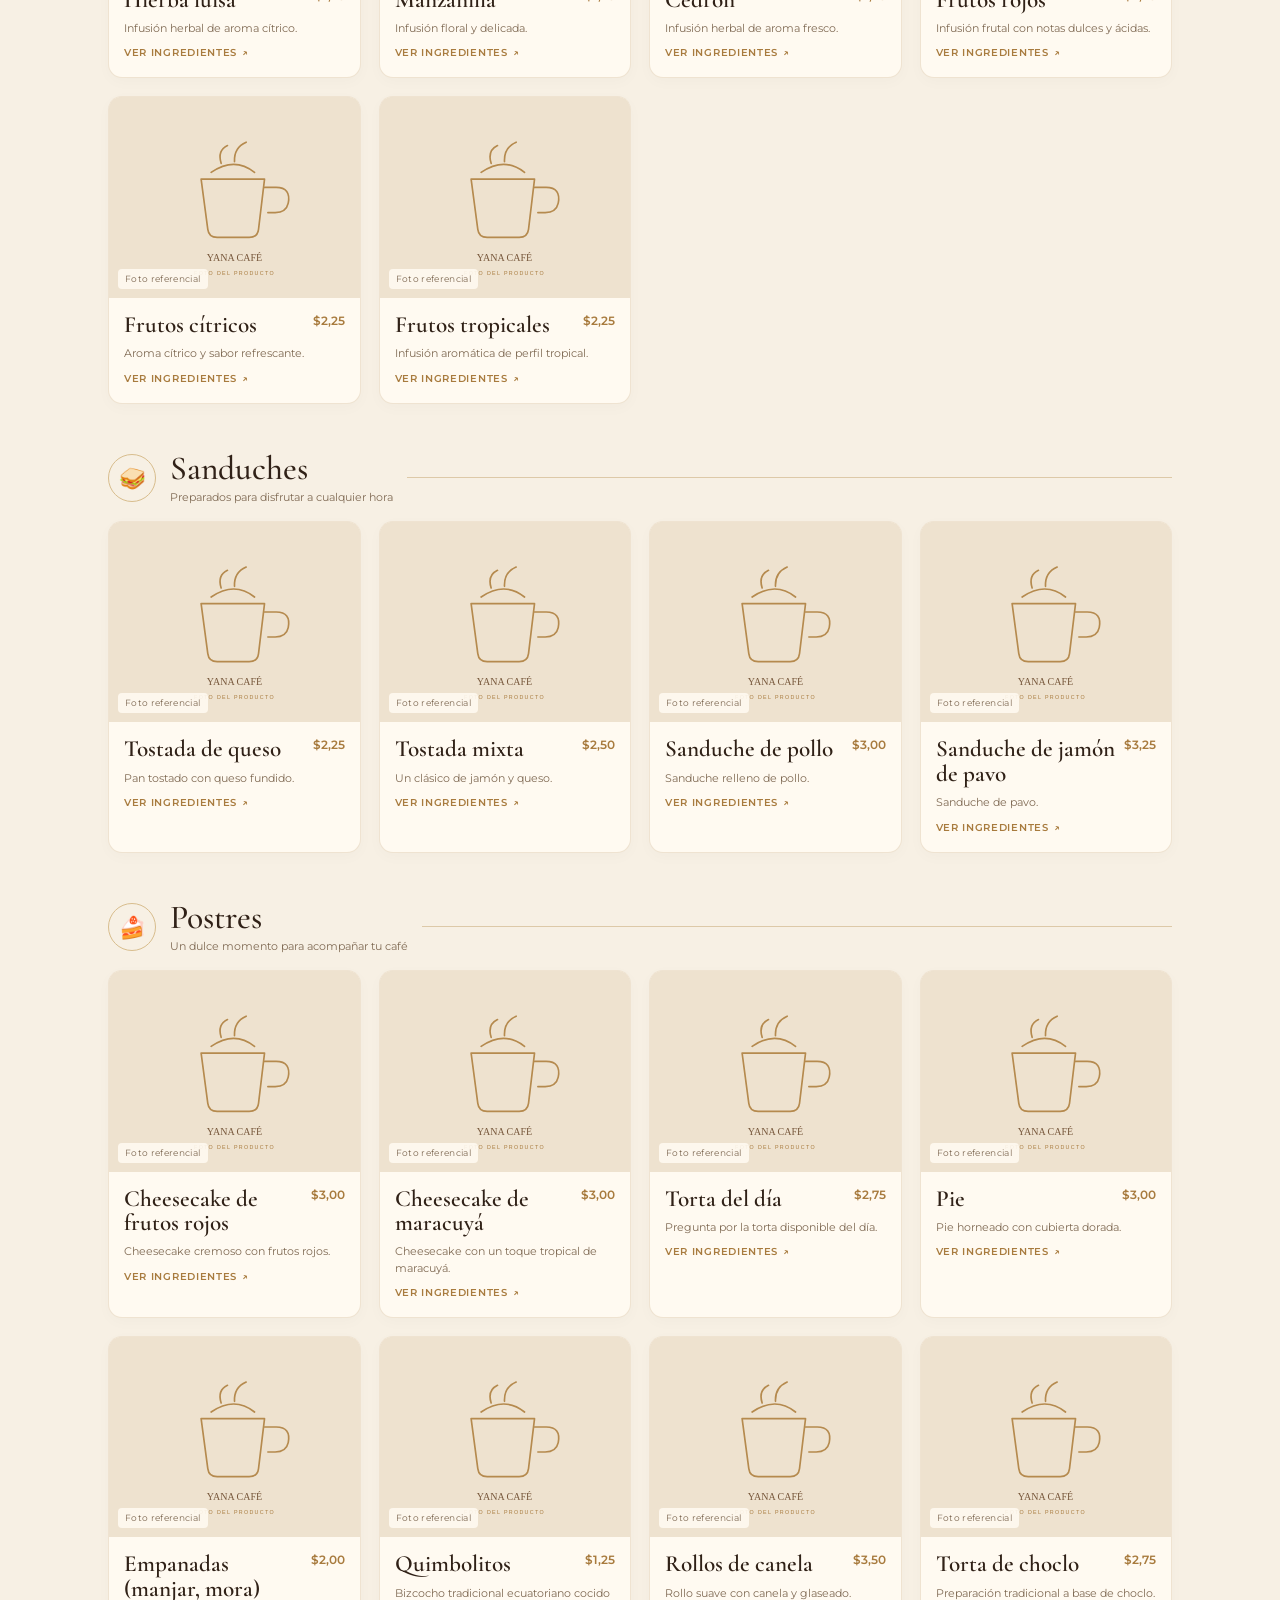
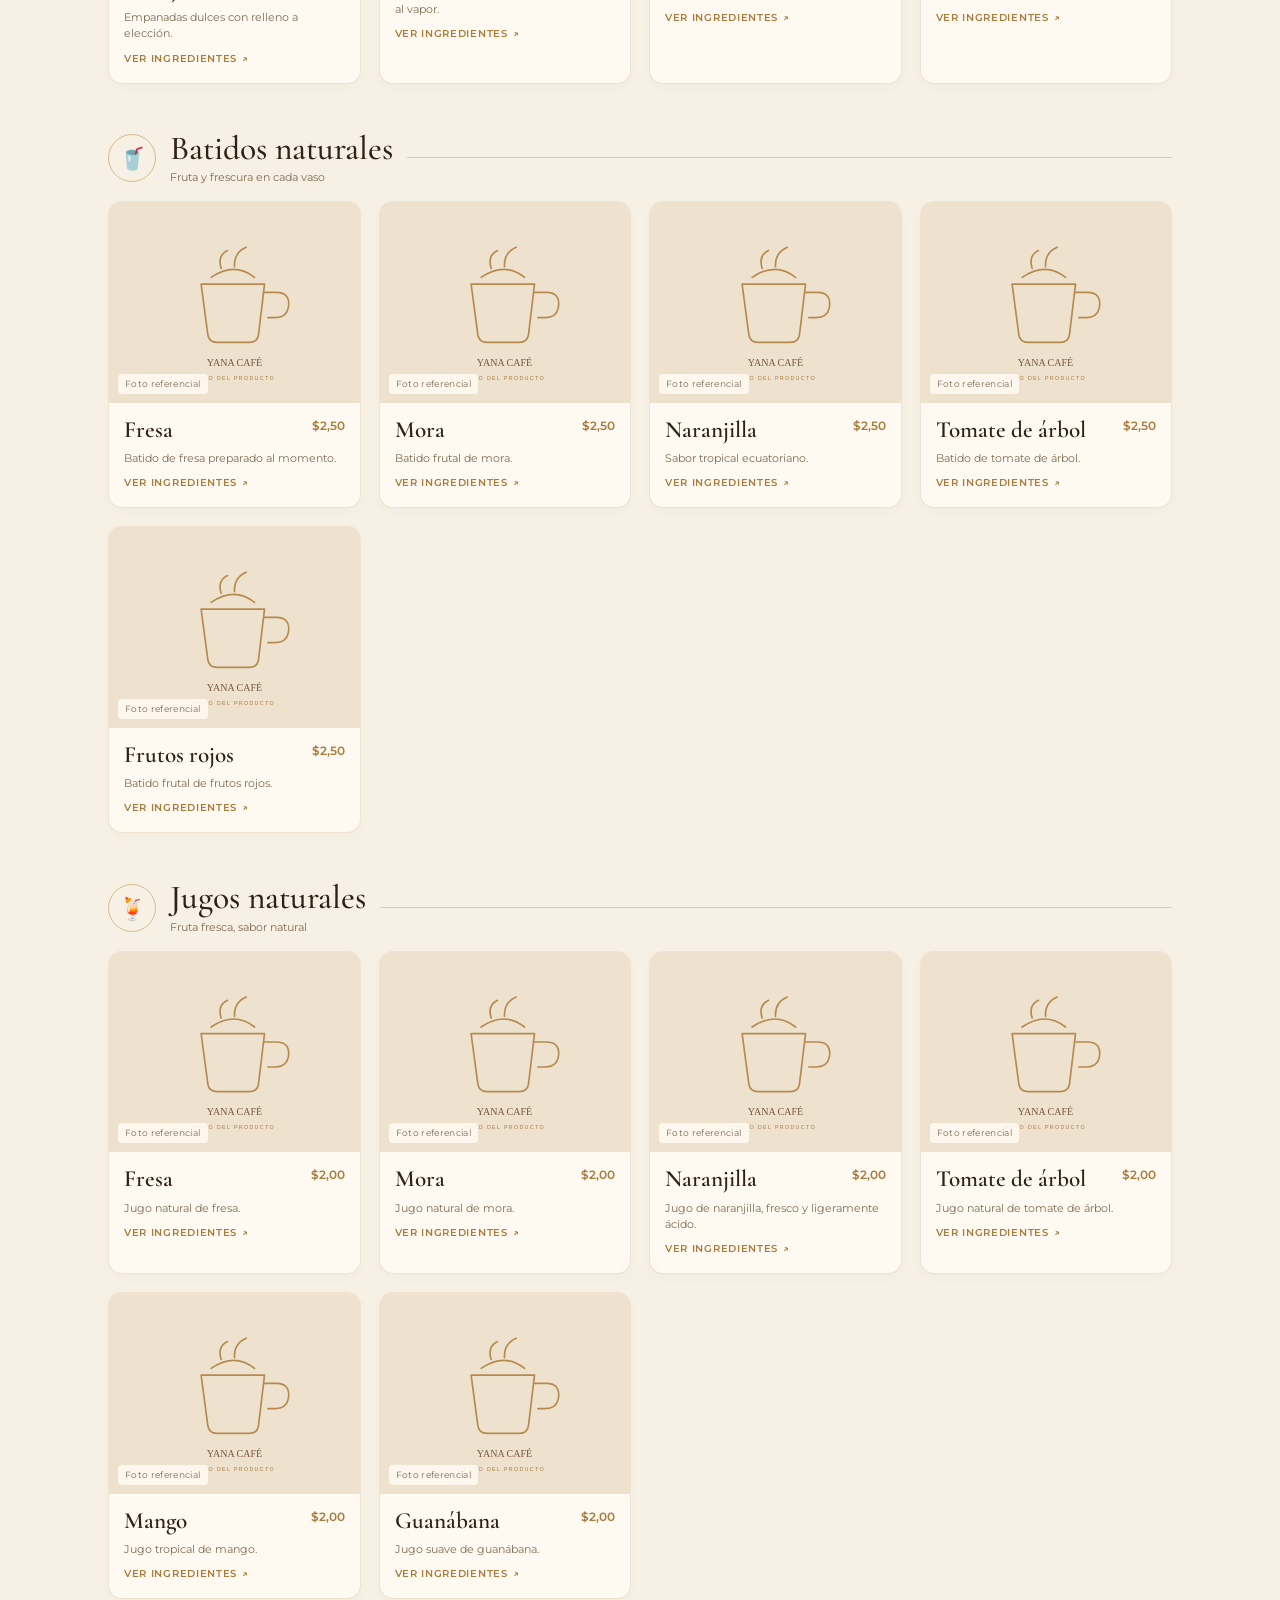
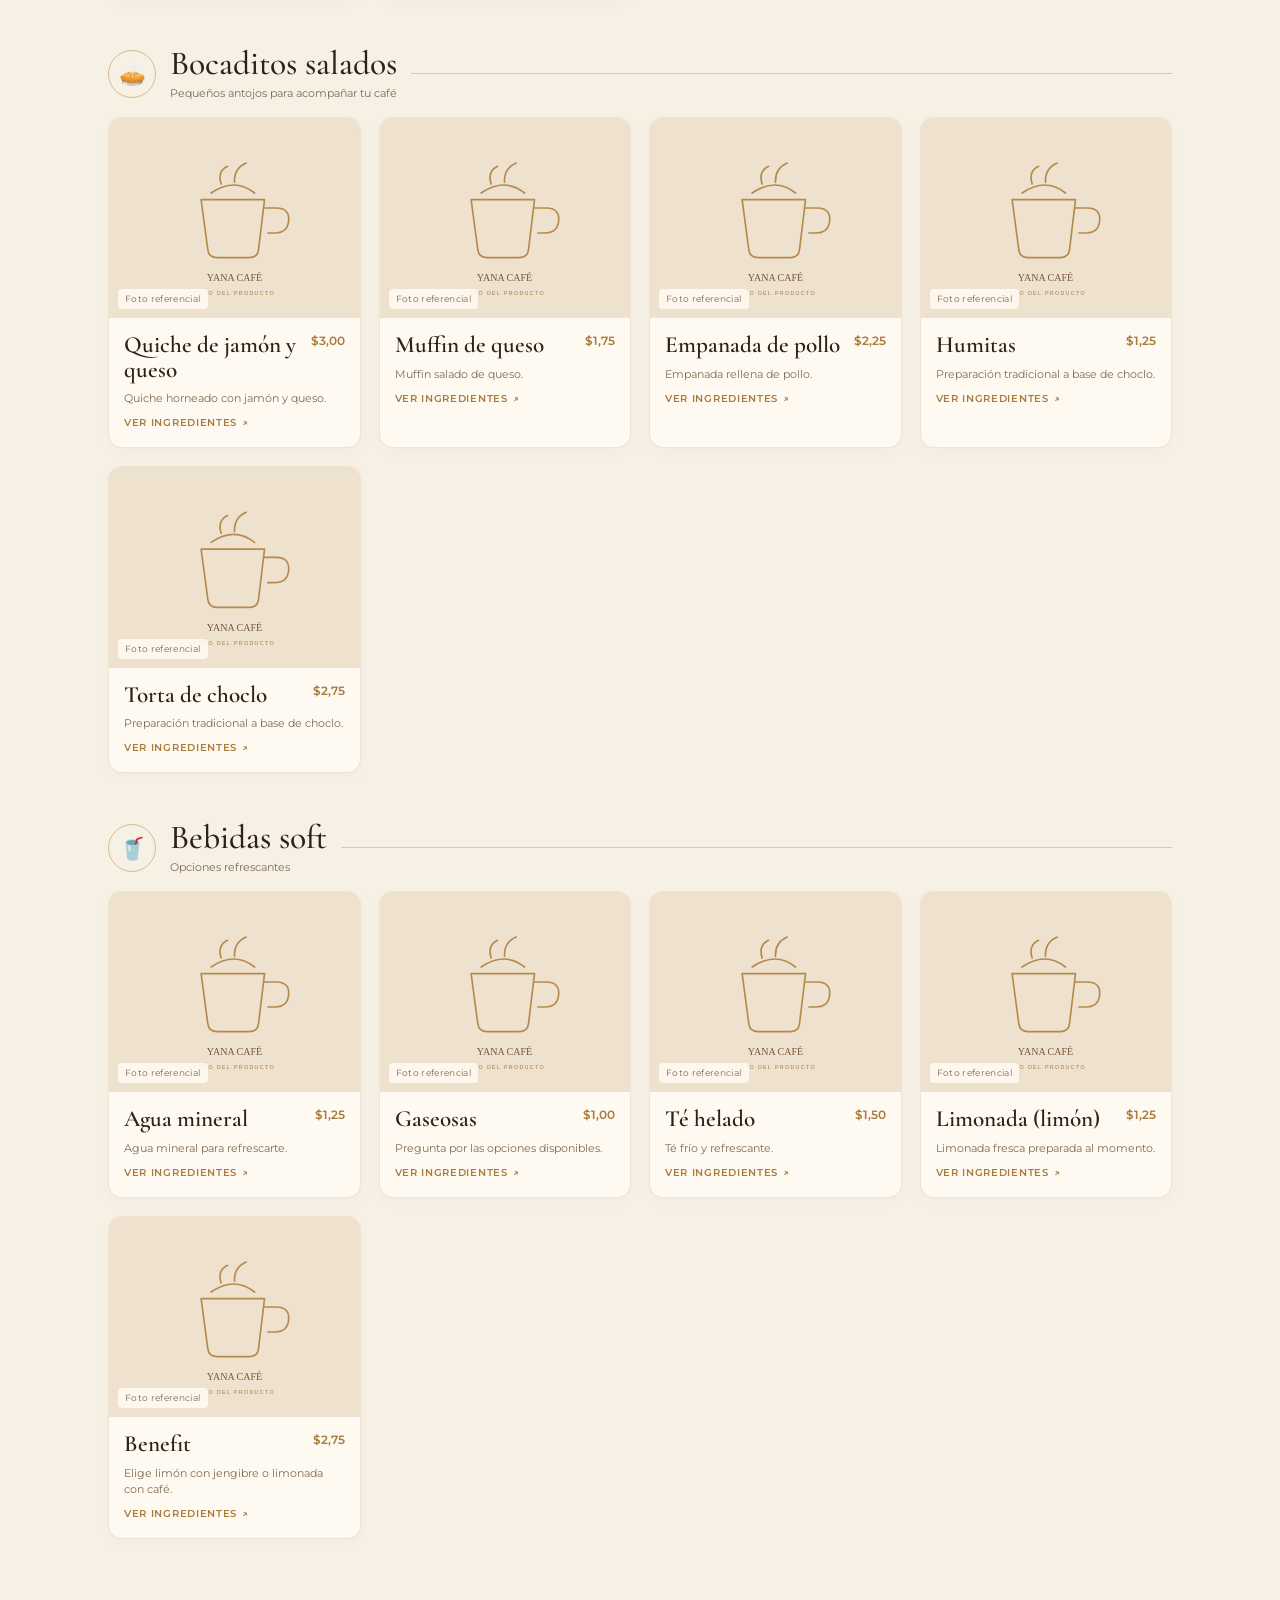
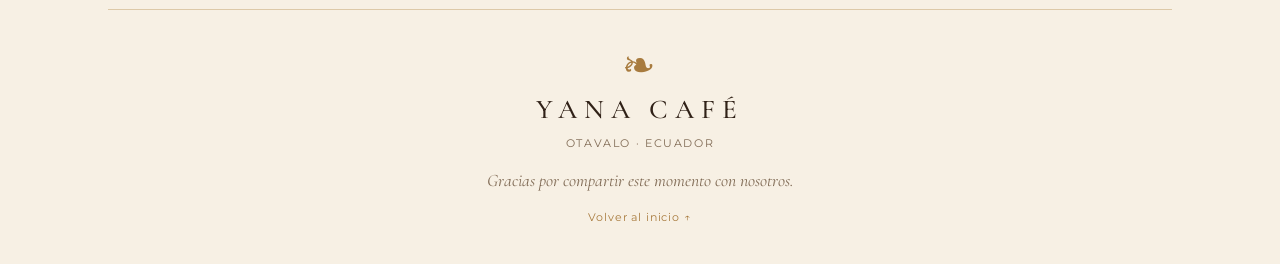
==== commit acdb1eb9: "Add files via upload" ====
--- a/index.html
+++ b/index.html
@@ -37,8 +37,9 @@
     </section>
     <nav class="category-nav" aria-label="Categorías del menú" id="categoryNav" data-i18n-aria="categoryNav">
       <a href="#calientes" data-i18n="catHot">Calientes</a><a href="#frias" data-i18n="catCold">Frías</a>
-      <a href="#infusiones" data-i18n="catInfusions">Infusiones</a><a href="#batidos" data-i18n="catSmoothies">Batidos</a>
-      <a href="#jugos" data-i18n="catJuices">Jugos</a><a href="#postres" data-i18n="catDesserts">Postres</a><a href="#sanduches" data-i18n="catSandwiches">Sánduches</a><a href="#bocaditos">Bocaditos salados</a><a href="#soft">Bebidas soft</a>
+      <a href="#infusiones" data-i18n="catInfusions">Infusiones</a><a href="#sanduches" data-i18n="catSandwiches">Sánduches</a>
+      <a href="#postres" data-i18n="catDesserts">Postres</a><a href="#batidos" data-i18n="catSmoothies">Batidos</a>
+      <a href="#jugos" data-i18n="catJuices">Jugos</a><a href="#bocaditos">Bocaditos</a><a href="#soft">Bebidas soft</a>
     </nav>
     <div id="menuSections" class="menu-sections"></div>
     <footer class="footer">
